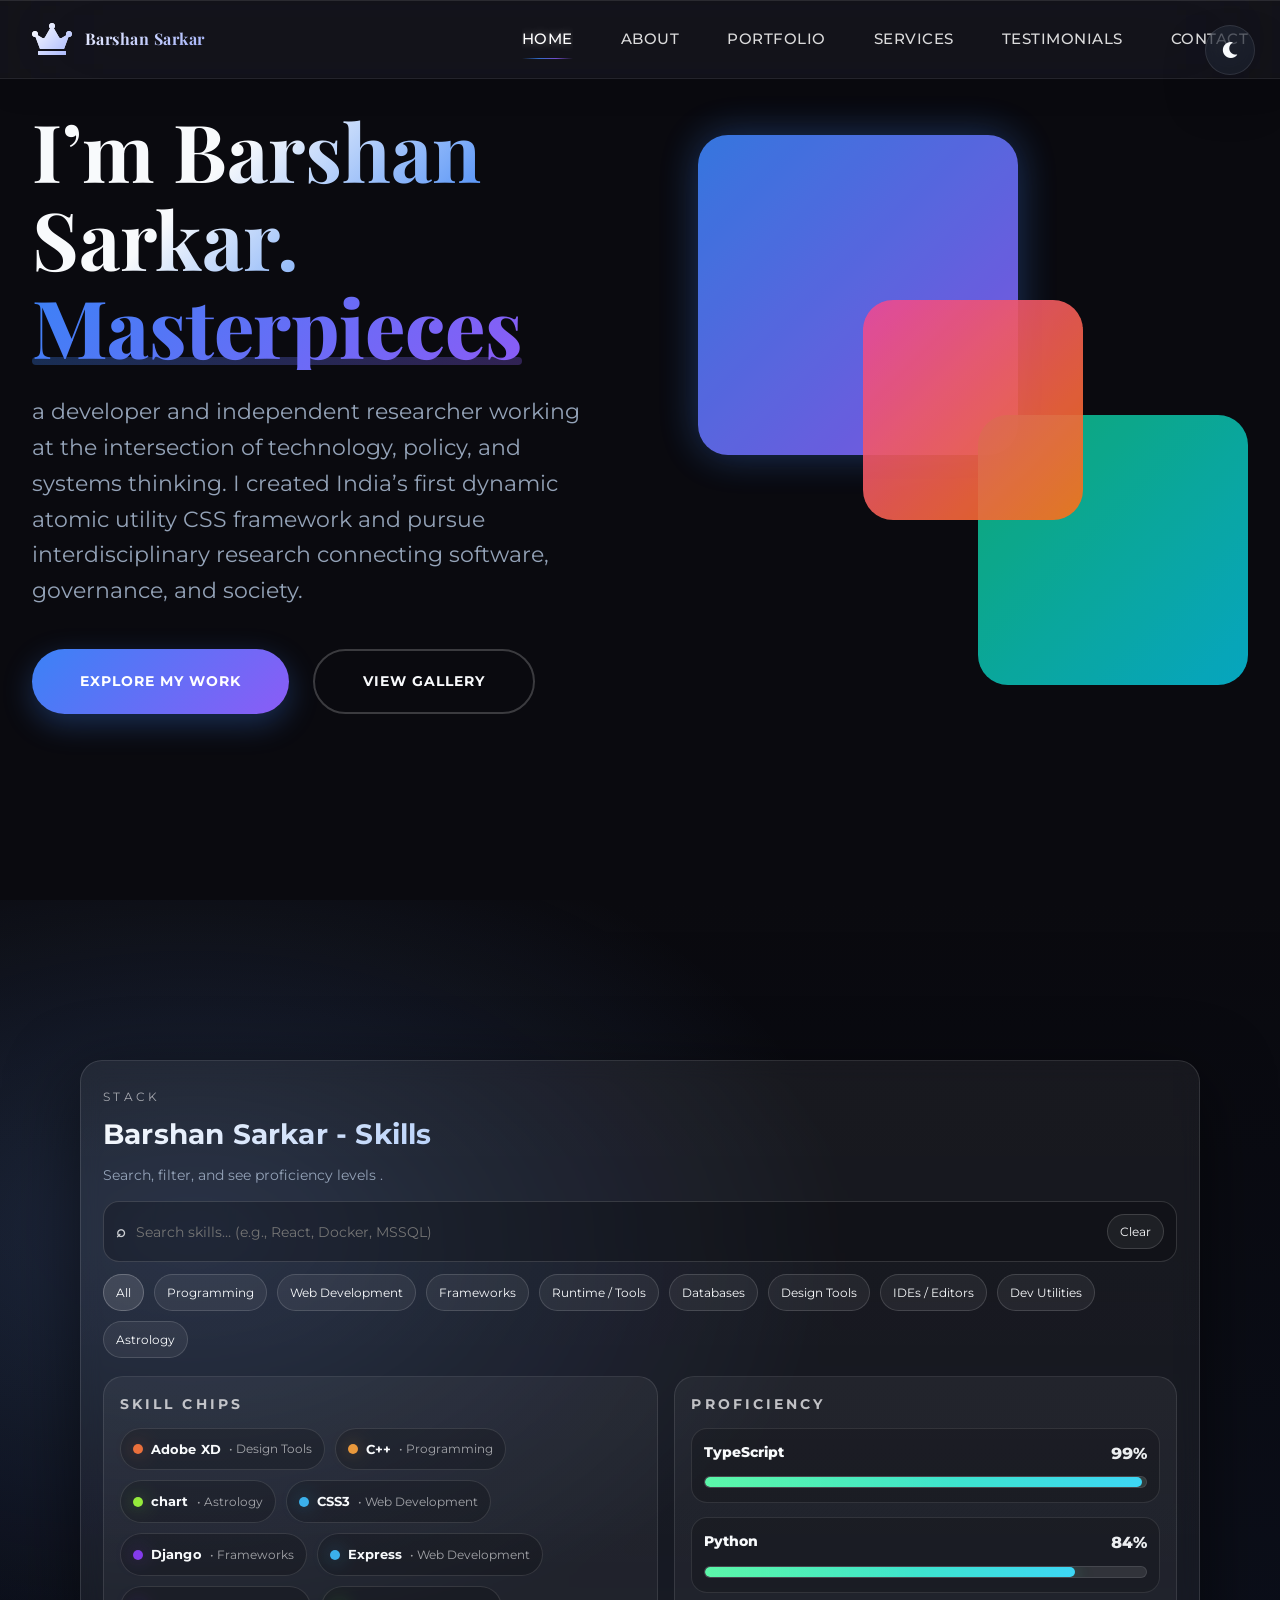
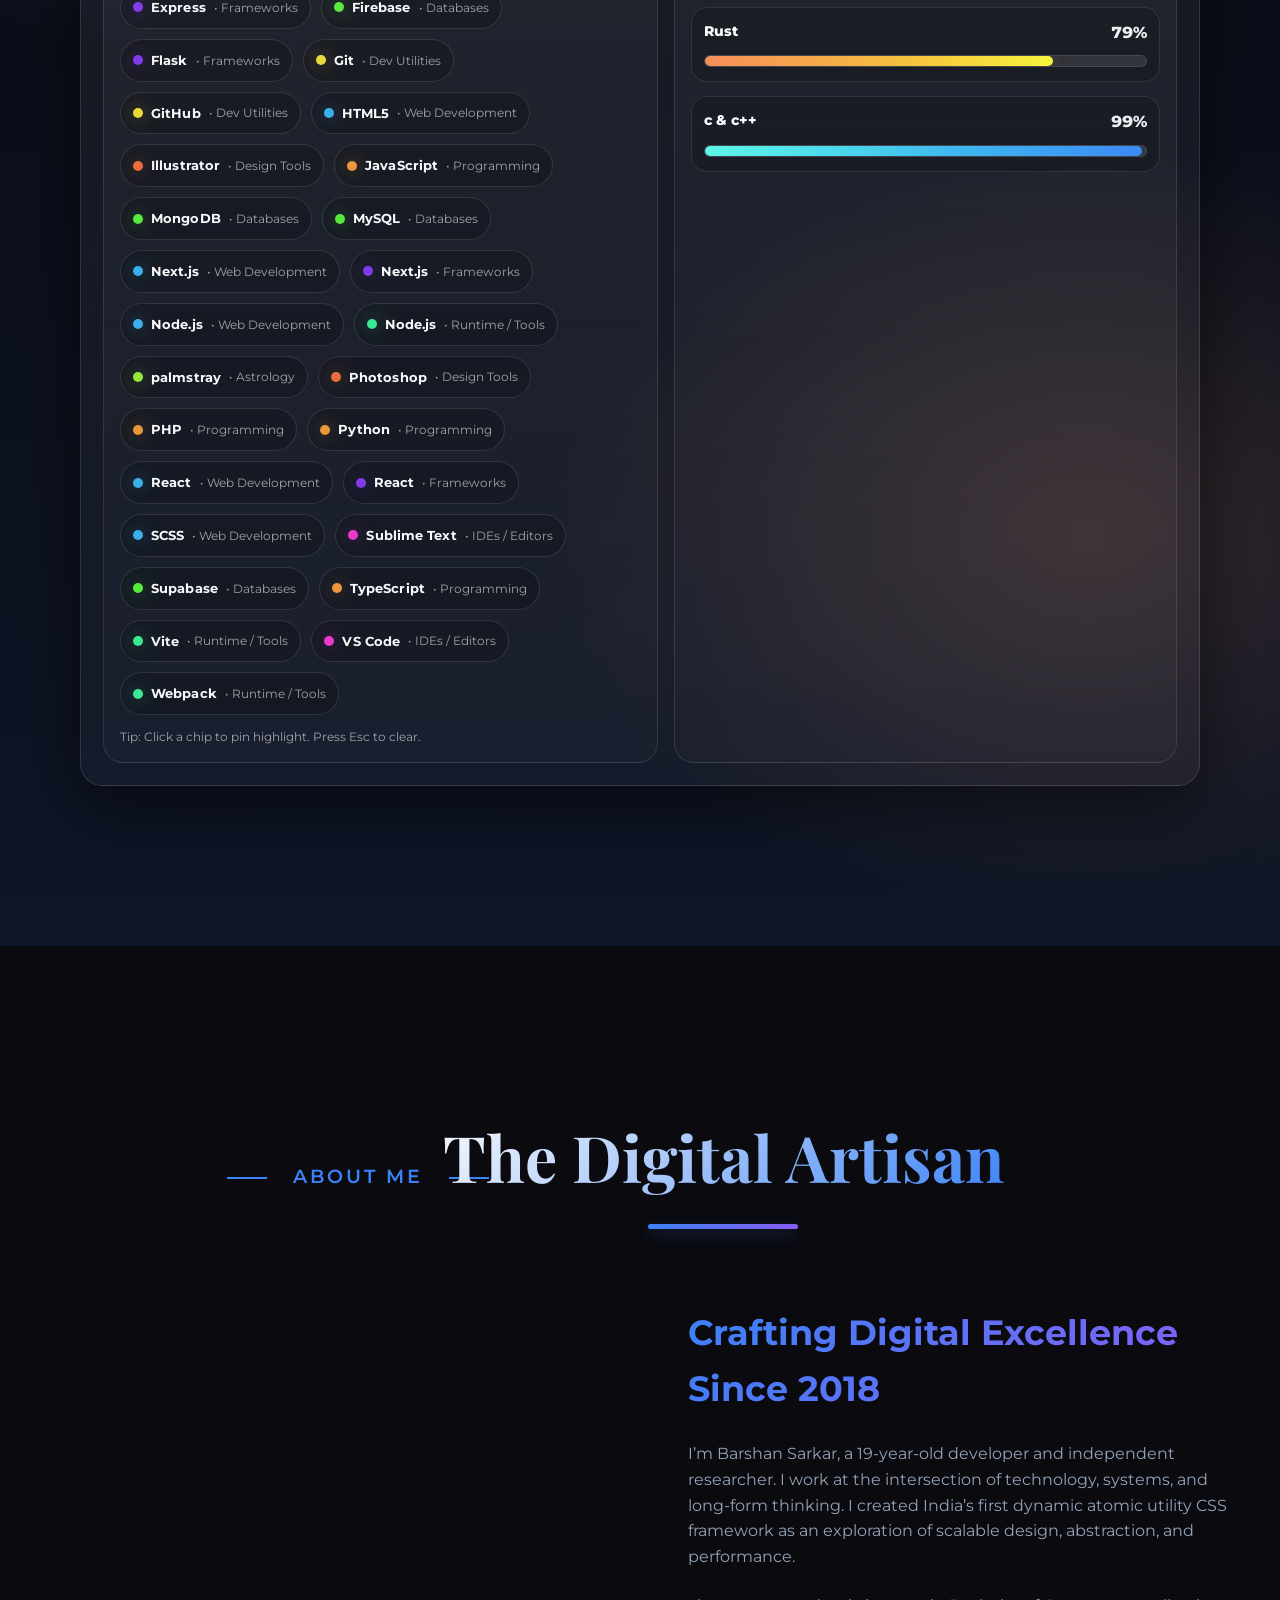
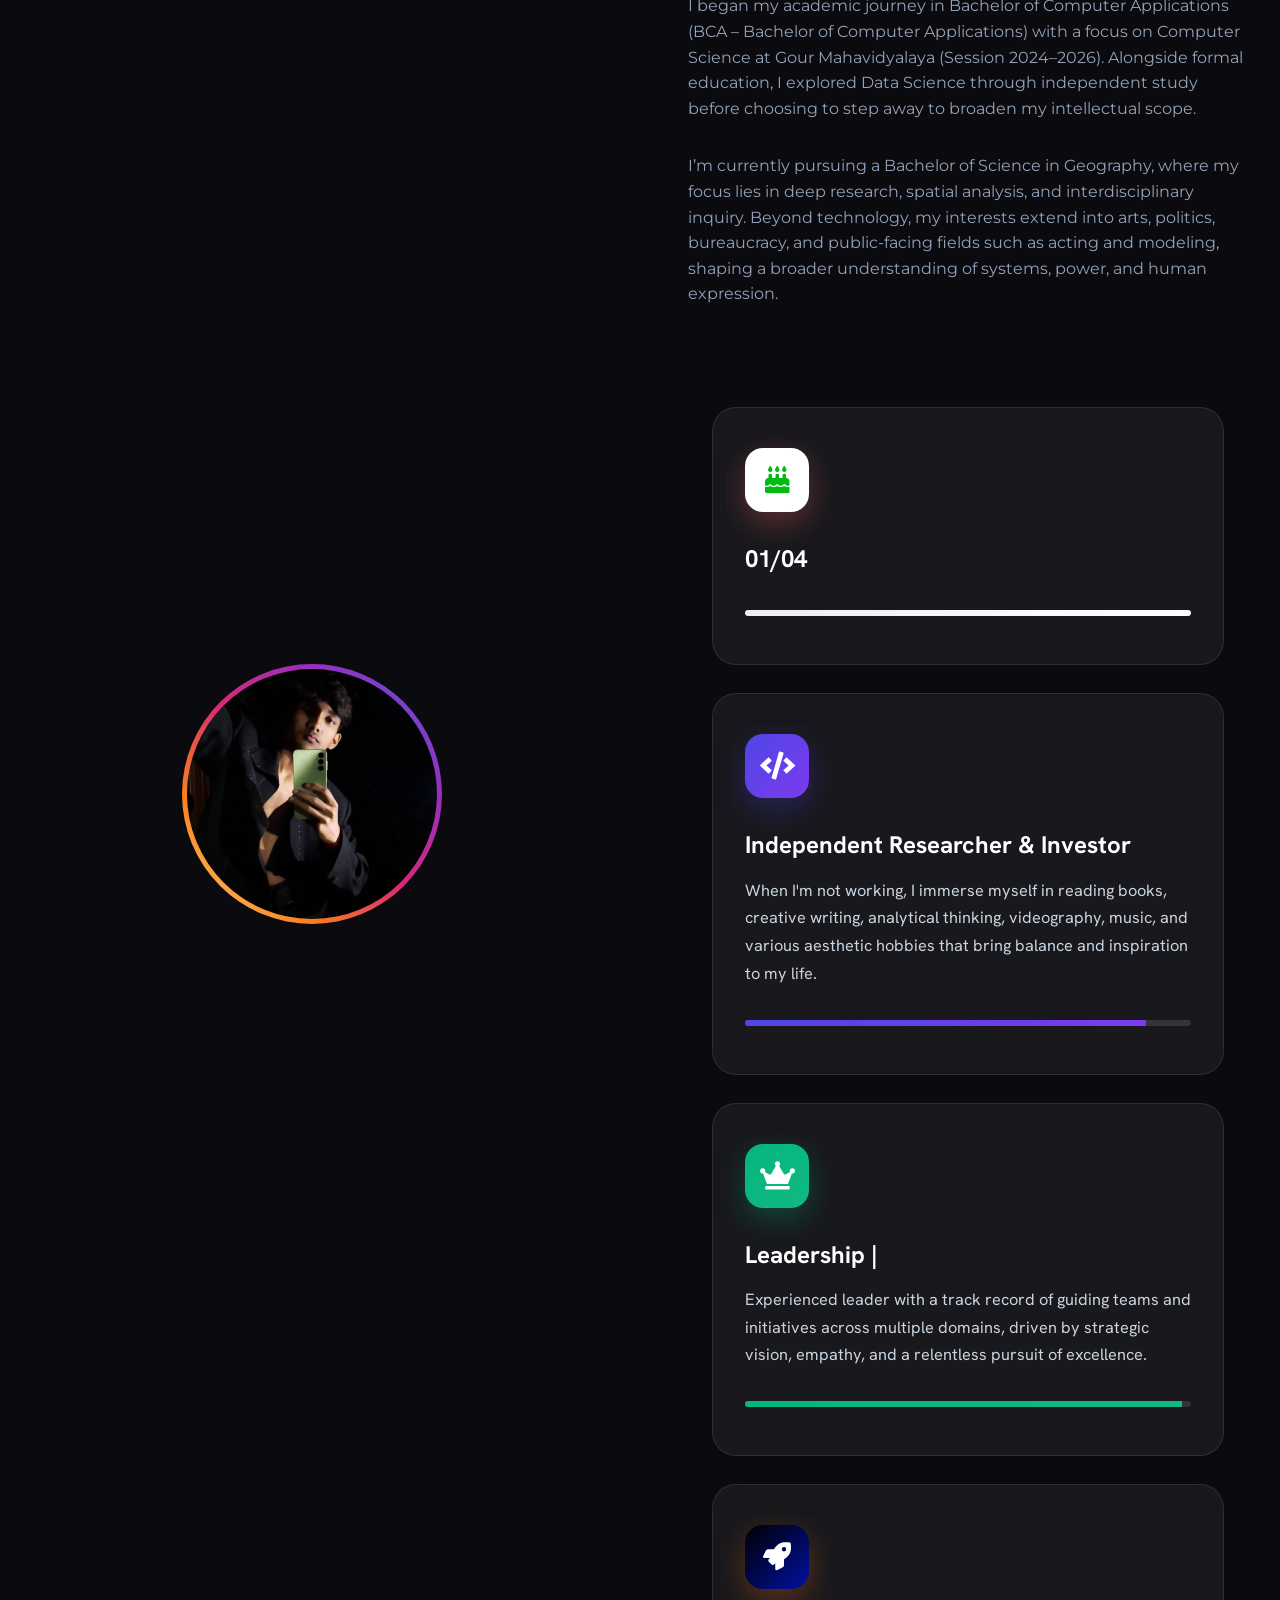
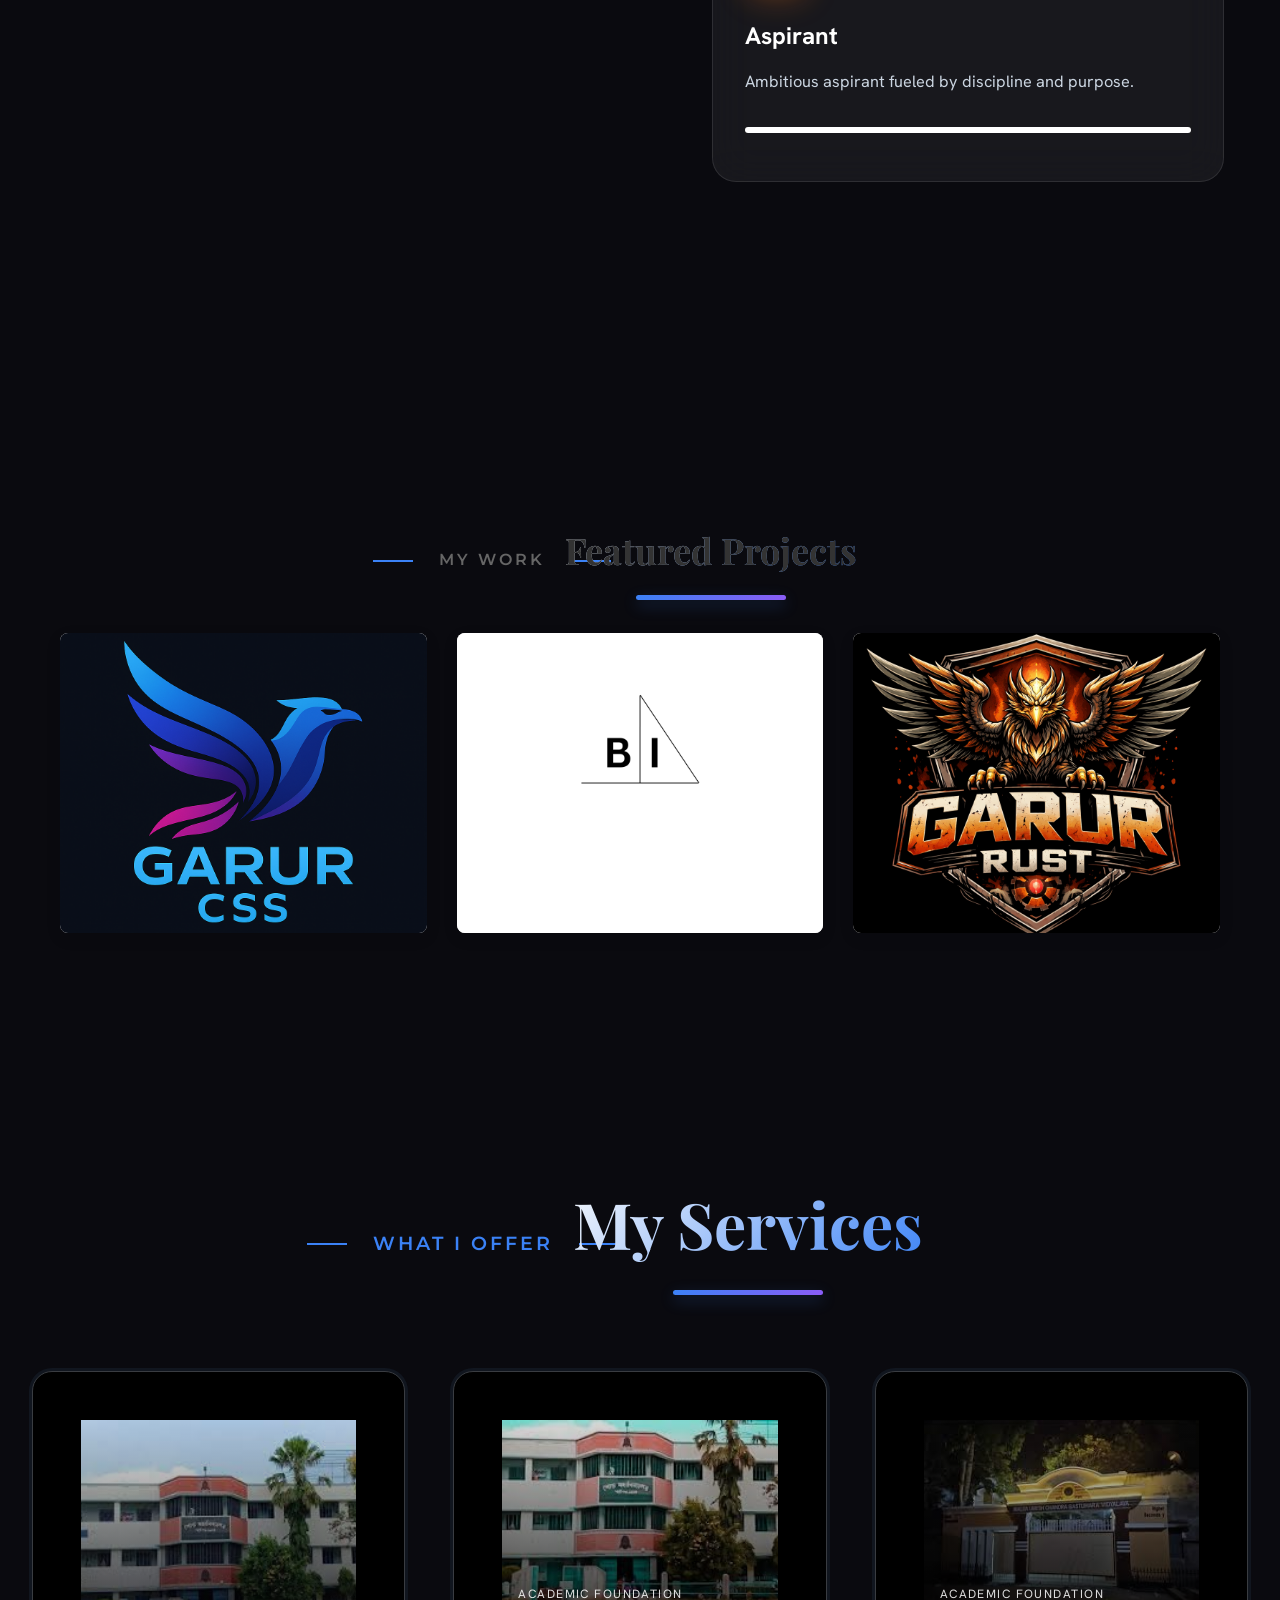
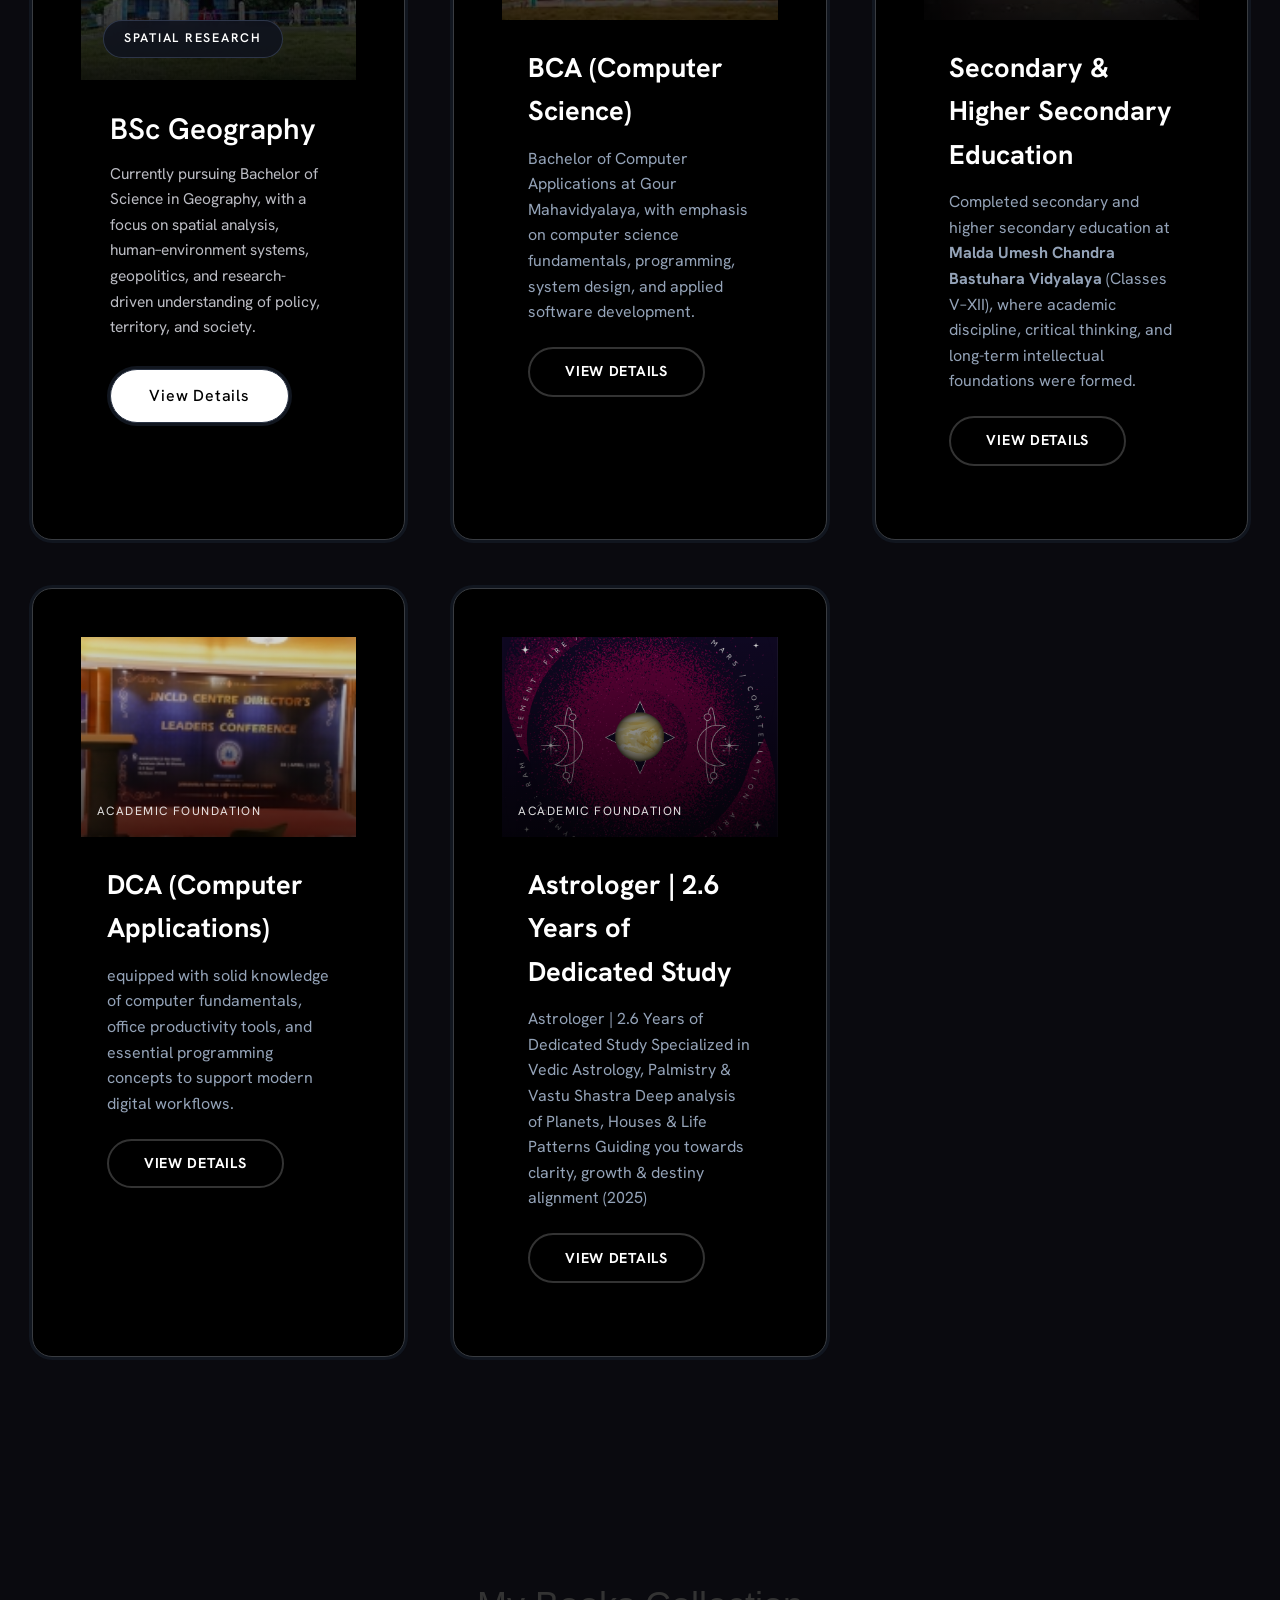
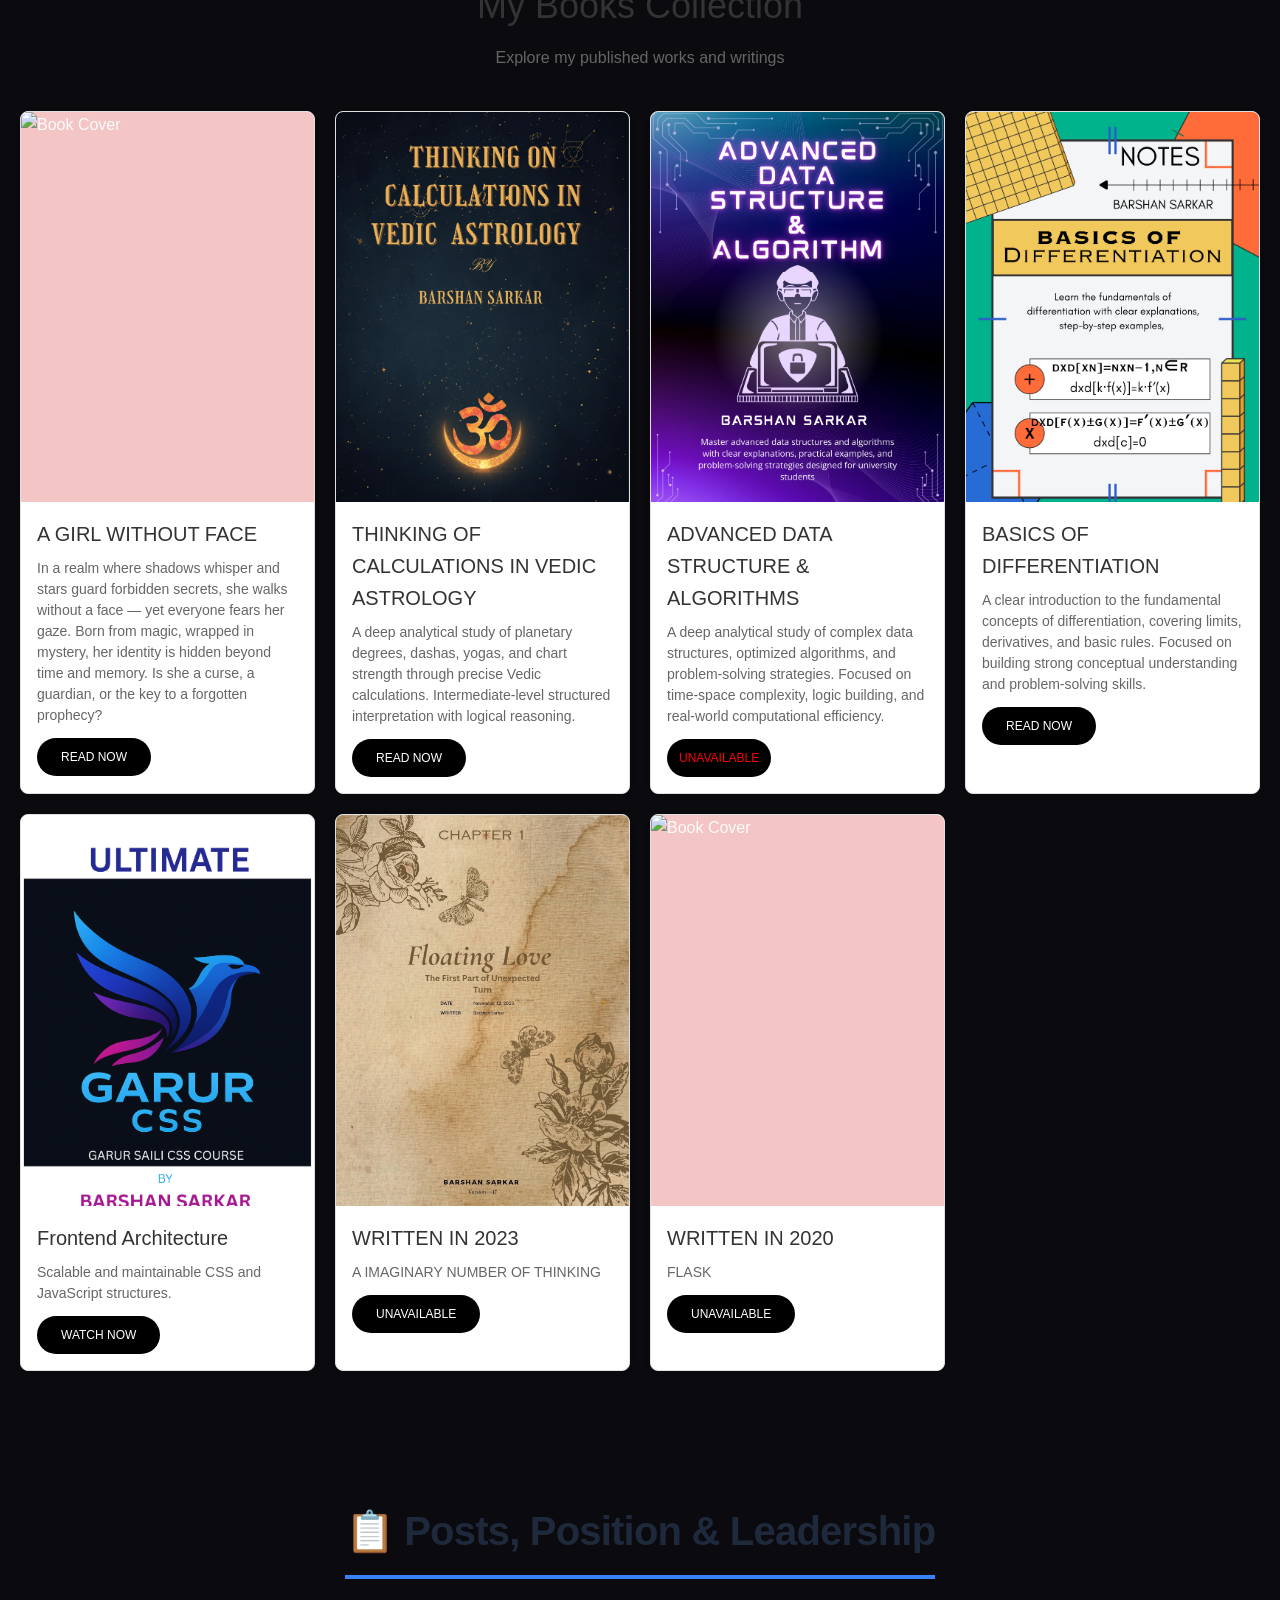
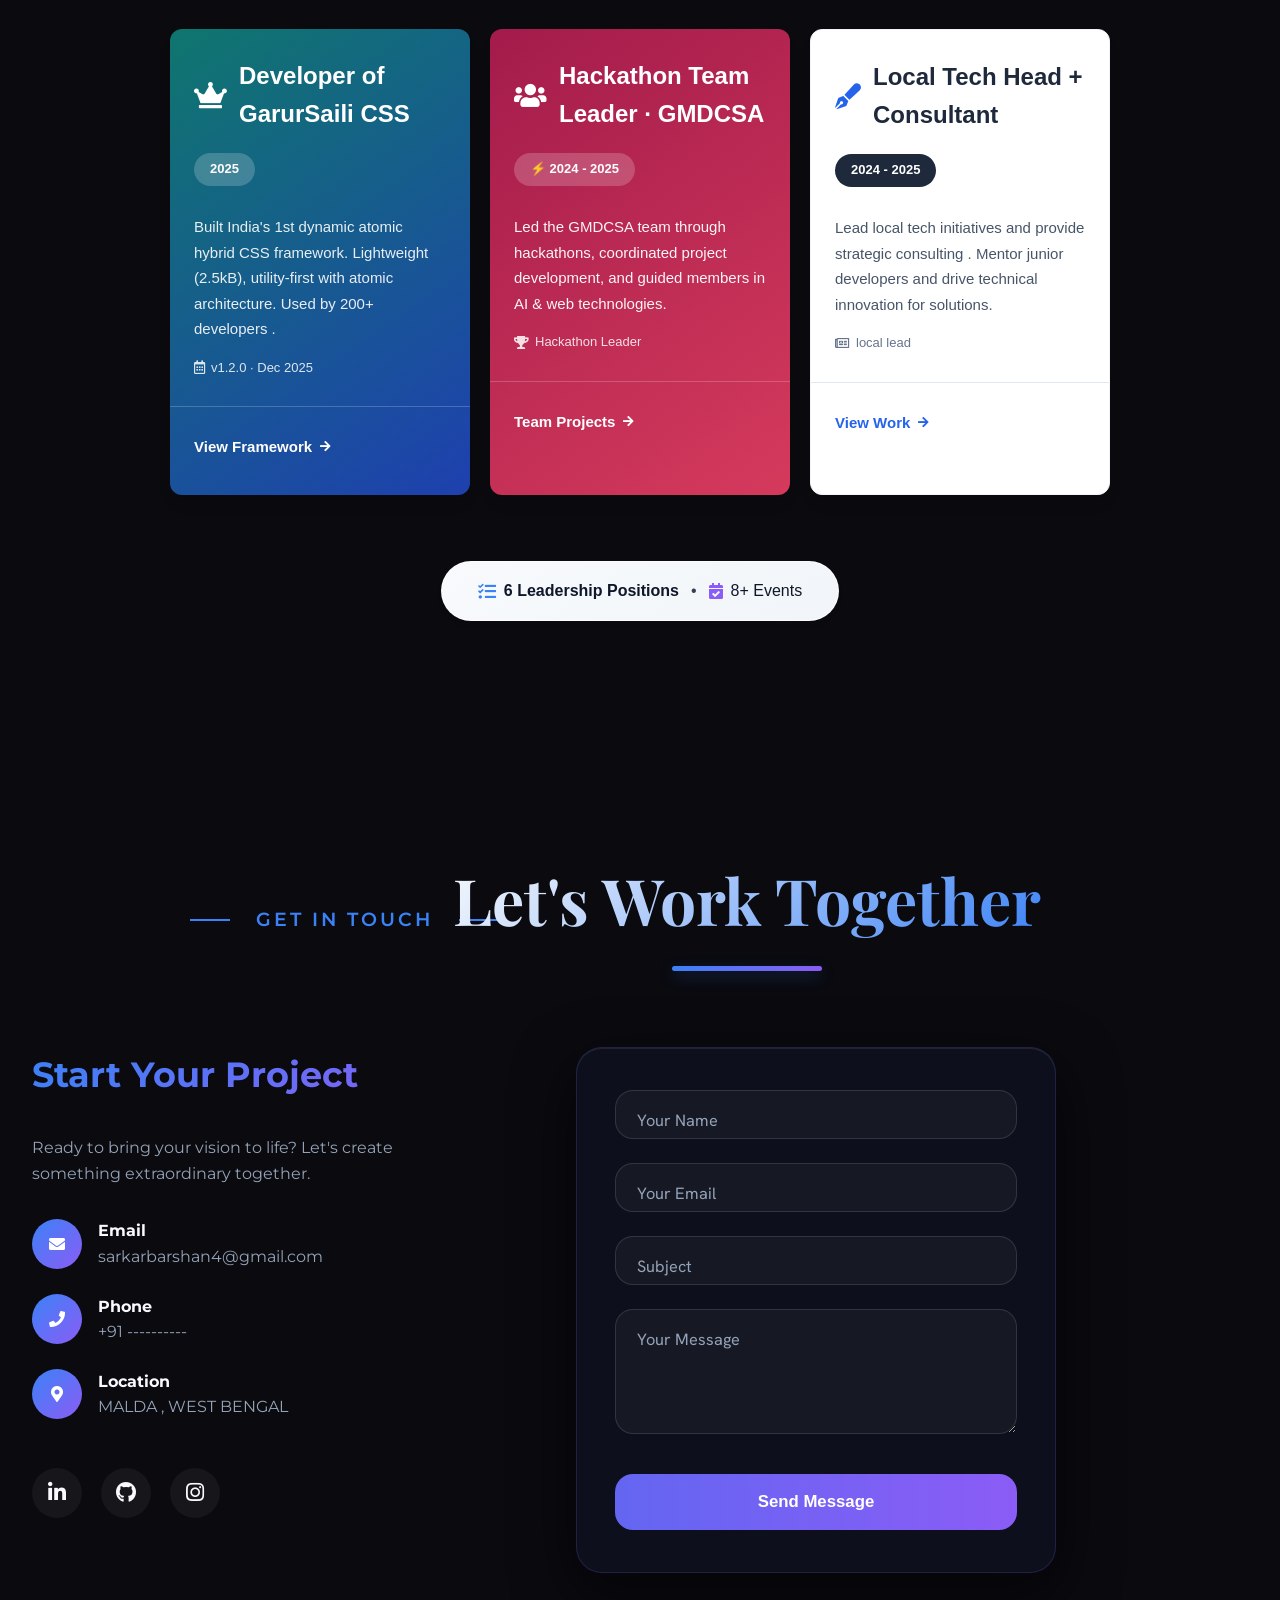
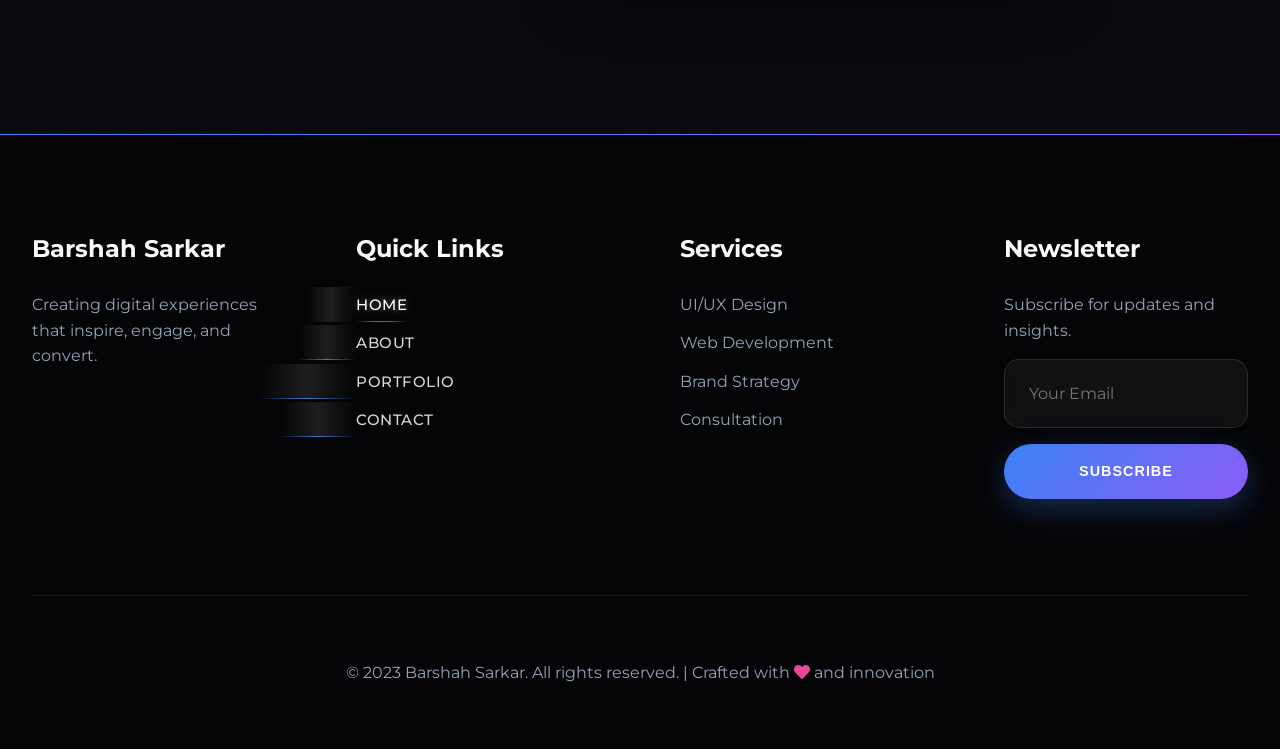
==== index.html @ 15dbcd57 "Update index.html" ====
<!DOCTYPE html>
<html lang="en">
<head>
    <meta charset="UTF-8">
    <meta name="viewport" content="width=device-width, initial-scale=1.0">
    <title>Barshah Sarkar | Digital Artisan</title>
    <link rel="stylesheet" href="https://cdnjs.cloudflare.com/ajax/libs/font-awesome/6.4.0/css/all.min.css">
    <link href="https://fonts.googleapis.com/css2?family=Montserrat:wght@300;400;500;600;700;800&family=Playfair+Display:wght@400;700;800&display=swap" rel="stylesheet">

    <style>
        :root {
            --primary-dark: #0a0a0f;
            --secondary-dark: #0f172a;
            --accent-blue: #3b82f6;
            --accent-purple: #8b5cf6;
            --accent-green: #10b981;
            --accent-pink: #ec4899;
            --accent-cyan: #06b6d4;
            --accent-orange: #f97316;
            --text-light: #f8fafc;
            --text-muted: #94a3b8;
            --card-dark: rgba(30, 41, 59, 0.4);
            --card-light: rgba(255, 255, 255, 0.05);
            --gradient-primary: linear-gradient(135deg, var(--accent-blue), var(--accent-purple));
            --gradient-secondary: linear-gradient(135deg, var(--accent-green), var(--accent-cyan));
            --gradient-tertiary: linear-gradient(135deg, var(--accent-pink), var(--accent-orange));
            --transition: all 0.5s cubic-bezier(0.4, 0, 0.2, 1);
            --shadow-lg: 0 25px 50px -12px rgba(0, 0, 0, 0.5);
            --shadow-glow-blue: 0 0 40px rgba(59, 130, 246, 0.4);
        }

        [data-theme="light"] {
            --primary-dark: #f8fafc;
            --secondary-dark: #e2e8f0;
            --text-light: #0f172a;
            --text-muted: #64748b;
            --card-dark: rgba(255, 255, 255, 0.7);
            --card-light: rgba(30, 41, 59, 0.05);
            --shadow-lg: 0 25px 50px -12px rgba(0, 0, 0, 0.15);
            --shadow-glow-blue: 0 0 30px rgba(37, 99, 235, 0.2);
        }

        * {
            margin: 0;
            padding: 0;
            box-sizing: border-box;
        }

        html {
            scroll-behavior: smooth;
            scroll-padding-top: 100px;
        }

        body {
            font-family: 'Montserrat', sans-serif;
            background-color: var(--primary-dark);
            color: var(--text-light);
            line-height: 1.6;
            overflow-x: hidden;
            transition: var(--transition);
        }

        /* Particle Background */
        #particles-js {
            position: fixed;
            width: 100%;
            height: 100%;
            z-index: -1;
        }

        /* Theme Toggle */
        .theme-toggle {
            position: fixed;
            top: 25px;
            right: 25px;
            z-index: 100000;
            width: 50px;
            height: 50px;
            border-radius: 50%;
            background: var(--card-dark);
            backdrop-filter: blur(20px);
            border: 1px solid rgba(255, 255, 255, 0.1);
            display: flex;
            align-items: center;
            justify-content: center;
            cursor: pointer;
            transition: var(--transition);
            box-shadow: var(--shadow-lg);
            animation: floatToggle 3s ease-in-out infinite;
        }

        .theme-toggle:hover {
            transform: scale(1.15) rotate(15deg);
            box-shadow: var(--shadow-glow-blue);
        }

        @keyframes floatToggle {
            0%, 100% { transform: translateY(0); }
            50% { transform: translateY(-5px); }
        }

        /* PURE CLEAR LIQUID GLASS NAVIGATION */
        .liquid-glass-nav {
            position: fixed;
            top: 0;
            left: 0;
            width: 100%;
            z-index: 1000;
            padding: 1.8rem 0;
            background: rgba(255, 255, 255, 0.04);
            backdrop-filter: blur(60px) saturate(200%) brightness(1.1);
            -webkit-backdrop-filter: blur(60px) saturate(200%) brightness(1.1);
            border-bottom: 1px solid rgba(255, 255, 255, 0.08);
            transition: all 0.6s cubic-bezier(0.175, 0.885, 0.32, 1.275);
            box-shadow:
                0 4px 40px rgba(0, 0, 0, 0.08),
                inset 0 1px 0 rgba(255, 255, 255, 0.1),
                inset 0 -1px 0 rgba(0, 0, 0, 0.05);
        }

        .liquid-glass-nav.scrolled {
            padding: 1rem 0;
            background: rgba(255, 255, 255, 0.08);
            backdrop-filter: blur(80px) saturate(300%) brightness(1.15);
            -webkit-backdrop-filter: blur(80px) saturate(300%) brightness(1.15);
            border-bottom: 1px solid rgba(255, 255, 255, 0.12);
            box-shadow:
                0 8px 50px rgba(0, 0, 0, 0.12),
                inset 0 1px 0 rgba(255, 255, 255, 0.15),
                inset 0 -1px 0 rgba(0, 0, 0, 0.08);
        }

        .container {
            max-width: 1400px;
            margin: 0 auto;
            padding: 0 2rem;
        }

        nav {
            display: flex;
            justify-content: space-between;
            align-items: center;
            position: relative;
            z-index: 1;
            height: 20px;
        }

        .logo {
            font-family: 'Playfair Display', serif;
            font-size: 2.4rem;
            font-weight: 700;
            background: linear-gradient(135deg, #ffffff 0%, #a5b4fc 100%);
            -webkit-background-clip: text;
            background-clip: text;
            color: transparent;
            letter-spacing: 0.5px;
            display: flex;
            align-items: center;
            text-decoration: none;
            transition: var(--transition);
            position: relative;
            overflow: hidden;
        }

        .logo::after {
            content: '';
            position: absolute;
            bottom: 0;
            left: 0;
            width: 0;
            height: 2px;
            background: var(--gradient-primary);
            transition: width 0.3s ease;
        }

        .logo:hover {
            transform: translateY(-2px);
        }

        .logo:hover::after {
            width: 100%;
        }

        .logo-icon {
            margin-right: 12px;
            font-size: 2rem;
            background: linear-gradient(135deg, #ffffff 0%, #a5b4fc 100%);
            -webkit-background-clip: text;
            background-clip: text;
            color: transparent;
            transition: var(--transition);
        }

        .logo:hover .logo-icon {
            transform: rotate(15deg) scale(1.1);
        }

        .nav-links {
            display: flex;
            gap: 3rem;
            align-items: center;
        }

        .nav-link {
            color: rgba(255, 255, 255, 0.85);
            text-decoration: none;
            font-weight: 500;
            font-size: 0.95rem;
            position: relative;
            padding: 0.5rem 0;
            transition: all 0.3s cubic-bezier(0.4, 0, 0.2, 1);
            letter-spacing: 0.5px;
            text-transform: uppercase;
            overflow: hidden;
        }

        .nav-link::before {
            content: '';
            position: absolute;
            bottom: 0;
            left: 0;
            width: 100%;
            height: 1px;
            background: linear-gradient(90deg, transparent, var(--accent-blue), transparent);
            transform: translateX(-100%);
            transition: transform 0.4s ease;
            opacity: 0.8;
        }

        .nav-link::after {
            content: '';
            position: absolute;
            top: 0;
            left: -100%;
            width: 100%;
            height: 100%;
            background: linear-gradient(90deg, transparent, rgba(255, 255, 255, 0.1), transparent);
            transition: left 0.5s ease;
        }

        .nav-link:hover {
            color: #ffffff;
            text-shadow: 0 0 15px rgba(255, 255, 255, 0.3);
        }

        .nav-link:hover::before {
            transform: translateX(0);
        }

        .nav-link:hover::after {
            left: 100%;
        }

        .nav-link.active {
            color: #ffffff;
            text-shadow: 0 0 10px rgba(255, 255, 255, 0.4);
        }

        .nav-link.active::before {
            transform: translateX(0);
            background: linear-gradient(90deg, transparent, var(--accent-blue), var(--accent-purple), transparent);
        }

        /* Mobile Menu Button */
        .hamburger {
            display: none;
            width: 32px;
            height: 24px;
            position: relative;
            cursor: pointer;
            background: transparent;
            border: none;
            padding: 0;
            z-index: 1001;
        }

        .hamburger span {
            position: absolute;
            width: 100%;
            height: 2px;
            background: rgba(255, 255, 255, 0.9);
            border-radius: 2px;
            transition: all 0.3s cubic-bezier(0.4, 0, 0.2, 1);
            transform-origin: center;
        }

        .hamburger span:nth-child(1) { top: 0; }
        .hamburger span:nth-child(2) { top: 11px; }
        .hamburger span:nth-child(3) { top: 22px; }

        .hamburger:hover span {
            background: var(--accent-blue);
            box-shadow: 0 0 8px rgba(59, 130, 246, 0.3);
        }

        .hamburger.active span:nth-child(1) {
            transform: rotate(45deg) translate(6px, 6px);
            background: var(--accent-blue);
        }

        .hamburger.active span:nth-child(2) {
            opacity: 0;
        }

        .hamburger.active span:nth-child(3) {
            transform: rotate(-45deg) translate(8px, -8px);
            background: var(--accent-blue);
        }

        /* Hero Section */
        .hero {
        margin-top: 10 auto;
            min-height: 100vh;
            display:flex;
            align-items: center;
            padding-top: 5rem;
            position: relative;
            overflow: hidden;
        }

        .hero-content {
            display: grid;
            grid-template-columns: 1.2fr 1fr;
            gap: 6rem;
            align-items: center;
        }

        .hero-text h1 {
            font-family: 'Playfair Display', serif;
            font-size: 5rem;
            line-height: 1.1;
            margin-bottom: 1.5rem;
            background: linear-gradient(135deg, var(--text-light) 30%, var(--accent-blue) 70%);
            -webkit-background-clip: text;
            background-clip: text;
            color: transparent;
            animation: fadeInUp 1s ease-out;
            position: relative;
        }

        .hero-text .highlight {
            background: var(--gradient-primary);
            -webkit-background-clip: text;
            background-clip: text;
            color: transparent;
            font-weight: 800;
            position: relative;
            display: inline-block;
        }

        .hero-text .highlight::after {
            content: '';
            position: absolute;
            bottom: 5px;
            left: 0;
            width: 100%;
            height: 8px;
            background: var(--gradient-primary);
            opacity: 0.3;
            z-index: -1;
            border-radius: 4px;
            animation: highlightPulse 3s infinite alternate;
        }

        @keyframes highlightPulse {
            0% { opacity: 0.2; }
            100% { opacity: 0.5; }
        }

        .hero-text p {
            font-size: 1.4rem;
            color: var(--text-muted);
            margin-bottom: 2.5rem;
            max-width: 600px;
            animation: fadeInUp 1s ease-out 0.2s both;
        }

        .hero-btns {
            display: flex;
            gap: 1.5rem;
            animation: fadeInUp 1s ease-out 0.4s both;
        }

        .btn {
            display: inline-flex;
            align-items: center;
            justify-content: center;
            padding: 1.2rem 3rem;
            border-radius: 50px;
            text-decoration: none;
            font-weight: 700;
            letter-spacing: 1px;
            transition: var(--transition);
            position: relative;
            overflow: hidden;
            z-index: 1;
            text-transform: uppercase;
            font-size: 0.9rem;
            cursor: pointer;
            border: none;
        }

        .btn-primary {
            background: var(--gradient-primary);
            color: white;
            box-shadow: 0 10px 30px rgba(59, 130, 246, 0.3);
        }

        .btn-primary:hover {
            transform: translateY(-5px) scale(1.05);
            box-shadow: 0 15px 40px rgba(59, 130, 246, 0.5);
        }

        .btn-primary::before {
            content: '';
            position: absolute;
            top: 0;
            left: -100%;
            width: 100%;
            height: 100%;
            background: linear-gradient(90deg, transparent, rgba(255,255,255,0.2), transparent);
            transition: left 0.7s;
            z-index: -1;
        }

        .btn-primary:hover::before {
            left: 100%;
        }

        .btn-secondary {
            background: transparent;
            color: var(--text-light);
            border: 2px solid rgba(255, 255, 255, 0.2);
        }

        .btn-secondary:hover {
            border-color: var(--accent-blue);
            background: rgba(59, 130, 246, 0.1);
            transform: translateY(-5px);
            box-shadow: 0 10px 25px rgba(59, 130, 246, 0.2);
        }

        /* Floating Shapes */
        .floating-shapes {
            position: relative;
            width: 550px;
            height: 550px;
        }

        .shape {
            position: absolute;
            border-radius: 30px;
            animation: float 8s ease-in-out infinite;
            opacity: 0.9;
            filter: blur(0.5px);
        }

        .shape-1 {
            width: 320px;
            height: 320px;
            background: var(--gradient-primary);
            top: 0;
            left: 0;
            animation-delay: 0s;
            box-shadow: var(--shadow-glow-blue);
        }

        .shape-2 {
            width: 270px;
            height: 270px;
            background: var(--gradient-secondary);
            bottom: 0;
            right: 0;
            animation-delay: 2s;
        }

        .shape-3 {
            width: 220px;
            height: 220px;
            background: var(--gradient-tertiary);
            top: 50%;
            left: 50%;
            transform: translate(-50%, -50%);
            animation-delay: 4s;
        }

        @keyframes float {
            0%, 100% { transform: translateY(0) rotate(0deg); }
            33% { transform: translateY(-30px) rotate(5deg); }
            66% { transform: translateY(15px) rotate(-5deg); }
        }

        @keyframes fadeInUp {
            from {
                opacity: 0;
                transform: translateY(60px) scale(0.95);
            }
            to {
                opacity: 1;
                transform: translateY(0) scale(1);
            }
        }

        /* Section Styling */
        section {
            padding: 10rem 0;
            position: relative;
        }

        .section-header {
            text-align: center;
            margin-bottom: 6rem;
        }

        .section-subtitle {
            font-size: 1.2rem;
            color: var(--accent-blue);
            text-transform: uppercase;
            letter-spacing: 3px;
            margin-bottom: 1rem;
            font-weight: 600;
            display: inline-block;
            position: relative;
            padding: 0 1rem;
        }

        .section-subtitle::before,
        .section-subtitle::after {
            content: '';
            position: absolute;
            top: 50%;
            width: 40px;
            height: 2px;
            background: var(--accent-blue);
        }

        .section-subtitle::before { left: -50px; }
        .section-subtitle::after { right: -50px; }

        .section-title {
            font-family: 'Playfair Display', serif;
            font-size: 4rem;
            background: linear-gradient(135deg, var(--text-light), var(--accent-blue));
            -webkit-background-clip: text;
            background-clip: text;
            color: transparent;
            position: relative;
            display: inline-block;
        }

        .section-title::after {
            content: '';
            position: absolute;
            bottom: -20px;
            left: 50%;
            transform: translateX(-50%);
            width: 150px;
            height: 5px;
            background: var(--gradient-primary);
            border-radius: 3px;
            box-shadow: 0 5px 15px rgba(59, 130, 246, 0.3);
        }

        /* Stats Section */
        .stats {
            padding: 5rem 0;
            background: rgba(0, 0, 0, 0.2);
            border-radius: 30px;
            margin: 3rem 0;
            position: relative;
            overflow: hidden;
        }

        .stats-grid {
            display: grid;
            grid-template-columns: repeat(4, 1fr);
            gap: 3rem;
        }

        .stat-card {
            text-align: center;
            padding: 2.5rem 2rem;
            background: var(--card-dark);
            border-radius: 25px;
            backdrop-filter: blur(20px);
            border: 1px solid rgba(255, 255, 255, 0.05);
            transition: var(--transition);
            position: relative;
            overflow: hidden;
        }

        .stat-card:hover {
            transform: translateY(-15px) scale(1.05);
            border-color: var(--accent-blue);
            box-shadow: var(--shadow-glow-blue);
        }

        .stat-icon {
            font-size: 3.5rem;
            margin-bottom: 1.5rem;
            background: var(--gradient-primary);
            -webkit-background-clip: text;
            background-clip: text;
            color: transparent;
        }

        .stat-number {
            font-size: 4rem;
            font-weight: 800;
            background: var(--gradient-primary);
            -webkit-background-clip: text;
            background-clip: text;
            color: transparent;
            line-height: 1;
            margin-bottom: 0.5rem;
        }

        /* About Section */
        .about-content {
            display: grid;
            grid-template-columns: 1fr 1fr;
            gap: 6rem;
            align-items: center;
        }

        .image-frame {
            width: 450px;
            height: 550px;
            border-radius: 30px;
            overflow: hidden;
            box-shadow: var(--shadow-lg);
            position: relative;
            margin: 0 auto;
        }

        .image-frame::before {
            content: '';
            position: absolute;
            top: -15px;
            left: -15px;
            right: -15px;
            bottom: -15px;
            /* background: var(--gradient-primary); */
            z-index: -1;
            border-radius: 45px;
            opacity: 0.5;
            filter: blur(10px);
        }

        .skills-container {
            display: grid;
            grid-template-columns: repeat(2, 1fr);
            gap: 2.5rem;
            margin-top: 4rem;
        }

        .skill-item {
            background: var(--card-dark);
            padding: 2.5rem 2rem;
            border-radius: 20px;
            transition: var(--transition);
            border: 1px solid rgba(255, 255, 255, 0.05);
            position: relative;
            overflow: hidden;
        }

        .skill-item:hover {
            transform: translateY(-15px) scale(1.02);
            border-color: var(--accent-blue);
            box-shadow: var(--shadow-glow-blue);
        }

        .skill-icon {
            font-size: 3rem;
            margin-bottom: 1.5rem;
            background: var(--gradient-primary);
            -webkit-background-clip: text;
            background-clip: text;
            color: transparent;
        }

        .skill-progress {
            height: 6px;
            background: rgba(255, 255, 255, 0.1);
            border-radius: 3px;
            margin-top: 1.5rem;
            overflow: hidden;
            position: relative;
        }

        .skill-progress-bar {
            height: 100%;
            background: var(--gradient-primary);
            border-radius: 3px;
            width: 0;
            transition: width 1.5s ease;
        }

        /* Portfolio Section */
        .portfolio-grid {
            display: grid;
            grid-template-columns: repeat(auto-fill, minmax(380px, 1fr));
            gap: 3rem;
        }

        .portfolio-item {
            position: relative;
            border-radius: 25px;
            overflow: hidden;
            height: 450px;
            transition: var(--transition);
        }

        .portfolio-item:hover {
            transform: translateY(-25px) scale(1.03);
            box-shadow: 0 30px 60px rgba(0, 0, 0, 0.4);
        }

        .portfolio-overlay {
            position: absolute;
            top: 0;
            left: 0;
            width: 100%;
            height: 100%;
            background: linear-gradient(to top, rgba(0,0,0,0.95), transparent 50%);
            padding: 3rem;
            display: flex;
            flex-direction: column;
            justify-content: flex-end;
            opacity: 0;
            transition: var(--transition);
            transform: translateY(20px);
        }

        .portfolio-item:hover .portfolio-overlay {
            opacity: 1;
            transform: translateY(0);
        }

        .portfolio-tags {
            display: flex;
            gap: 0.8rem;
            margin-bottom: 1.5rem;
            flex-wrap: wrap;
        }

        .tag {
            background: var(--accent-blue);
            color: white;
            padding: 0.4rem 1.2rem;
            border-radius: 25px;
            font-size: 0.85rem;
            font-weight: 600;
            transition: var(--transition);
            backdrop-filter: blur(10px);
        }

        .tag:hover {
            transform: translateY(-3px);
            box-shadow: 0 5px 15px rgba(59, 130, 246, 0.4);
        }

        /* Services Section */
        .services-grid {
            display: grid;
            grid-template-columns: repeat(auto-fit, minmax(350px, 1fr));
            gap: 3rem;
        }

        .service-card {
            background: var(--card-dark);
            padding: 3rem;
            border-radius: 25px;
            backdrop-filter: blur(20px);
            border: 1px solid rgba(255, 255, 255, 0.05);
            transition: var(--transition);
            position: relative;
            overflow: hidden;
        }

        .service-card:hover {
            transform: translateY(-20px);
            border-color: var(--accent-blue);
            box-shadow: var(--shadow-glow-blue);
        }

        .service-icon {
            font-size: 3.5rem;
            margin-bottom: 2rem;
            background: var(--gradient-primary);
            -webkit-background-clip: text;
            background-clip: text;
            color: transparent;
        }

        /* Testimonials */
        .testimonials {
            padding: 10rem 0;
            background: rgba(0,0,0,0.2);
            border-radius: 40px;
            position: relative;
            overflow: hidden;
        }

        .testimonial-slider {
            max-width: 900px;
            margin: 0 auto;
            position: relative;
            overflow: hidden;
        }

        .testimonial-slide {
            background: var(--card-dark);
            padding: 4rem;
            border-radius: 30px;
            text-align: center;
            backdrop-filter: blur(20px);
            border: 1px solid rgba(255, 255, 255, 0.05);
            display: none;
        }

        .testimonial-slide.active {
            display: block;
            animation: slideIn 0.8s ease;
        }

        @keyframes slideIn {
            from {
                opacity: 0;
                transform: translateX(50px) scale(0.95);
            }
            to {
                opacity: 1;
                transform: translateX(0) scale(1);
            }
        }

        .client-avatar {
            width: 100px;
            height: 100px;
            border-radius: 50%;
            margin: 0 auto 2rem;
            border: 3px solid var(--accent-blue);
            padding: 3px;
            position: relative;
            overflow: hidden;
            box-shadow: 0 10px 30px rgba(59, 130, 246, 0.3);
        }

        .client-name {
            font-size: 1.8rem;
            margin-bottom: 0.5rem;
            background: var(--gradient-primary);
            -webkit-background-clip: text;
            background-clip: text;
            color: transparent;
        }

        .client-role {
            color: var(--accent-blue);
            font-weight: 600;
            margin-bottom: 2rem;
            font-size: 1.1rem;
        }

        /* Contact Section */
        .contact-container {
            display: grid;
            grid-template-columns: 1fr 1.5fr;
            gap: 6rem;
        }

        .contact-form {
            background: var(--card-dark);
            padding: 4rem;
            border-radius: 30px;
            backdrop-filter: blur(20px);
            border: 1px solid rgba(255, 255, 255, 0.05);
            position: relative;
            overflow: hidden;
        }

        .form-group {
            margin-bottom: 2rem;
            position: relative;
        }

        .form-control {
            width: 100%;
            padding: 1.5rem;
            background: rgba(255, 255, 255, 0.05);
            border: 1px solid rgba(255, 255, 255, 0.1);
            border-radius: 15px;
            color: var(--text-light);
            font-family: 'Montserrat', sans-serif;
            transition: var(--transition);
            font-size: 1rem;
            backdrop-filter: blur(10px);
        }

        .form-control:focus {
            outline: none;
            border-color: var(--accent-blue);
            box-shadow: 0 0 0 3px rgba(59, 130, 246, 0.2);
            background: rgba(255, 255, 255, 0.08);
        }

        /* Footer */
        footer {
            padding: 6rem 0 4rem;
            background: rgba(0,0,0,0.5);
            border-top: 1px solid rgba(255,255,255,0.05);
            position: relative;
        }

        footer::before {
            content: '';
            position: absolute;
            top: 0;
            left: 0;
            width: 100%;
            height: 1px;
            background: var(--gradient-primary);
        }

        .footer-content {
            display: grid;
            grid-template-columns: repeat(4, 1fr);
            gap: 5rem;
            margin-bottom: 4rem;
        }

        .social-links {
            display: flex;
            gap: 1.2rem;
            margin-top: 2rem;
        }

        .social-link {
            display: inline-flex;
            align-items: center;
            justify-content: center;
            width: 50px;
            height: 50px;
            border-radius: 50%;
            background: var(--card-light);
            color: var(--text-light);
            font-size: 1.3rem;
            transition: var(--transition);
            text-decoration: none;
            position: relative;
            overflow: hidden;
        }

        .social-link:hover {
            transform: translateY(-8px) scale(1.1);
            box-shadow: 0 10px 25px rgba(59, 130, 246, 0.3);
            background: var(--gradient-primary);
            color: white;
        }

        .copyright {
            text-align: center;
            color: var(--text-muted);
            padding-top: 4rem;
            border-top: 1px solid rgba(255, 255, 255, 0.05);
        }

        /* Back to Top */
      .back-to-top {
    position: fixed;
    bottom: 40px;
    right: 40px;
    width: 60px;
    height: 60px;
    /* Semi-transparent base — works on both light & dark backgrounds */
    background: rgba(255, 255, 255, 0.18);
    /* Frosted glass magic (the heart of iPhone liquid glass feel) */
    backdrop-filter: blur(16px) saturate(180%);
    -webkit-backdrop-filter: blur(16px) saturate(180%);
    border-radius: 50%;
    /* Subtle luminous border like Apple's liquid glass edges */
    border: 1px solid rgba(255, 255, 255, 0.35);
    display: flex;
    align-items: center;
    justify-content: center;
    color: white;
    text-decoration: none;
    opacity: 0;
    visibility: hidden;
    transition: all 0.4s cubic-bezier(0.34, 1.56, 0.64, 1); /* Apple-like spring */
    z-index: 100;
    /* Softer, more premium shadow instead of hard glow */
    box-shadow:
        0 8px 32px rgba(0, 0, 0, 0.18),
        inset 0 1px 0 rgba(255, 255, 255, 0.35),   /* top inner shine */
        inset 0 -1px 0 rgba(255, 255, 255, 0.15);  /* subtle bottom depth */
    /* Keep your float animation but make it gentler */
    animation: float 6s ease-in-out infinite;
}

/* Optional: subtle inner specular highlight layer (very iPhone liquid glass) */
.back-to-top::before {
    content: '';
    position: absolute;
    inset: 0;
    border-radius: 50%;
    background: linear-gradient(
        135deg,
        rgba(255, 255, 255, 0.22) 0%,
        rgba(255, 255, 255, 0.08) 40%,
        transparent 60%
    );
    opacity: 0.7;
    pointer-events: none;
}

/* Hover / active state — feels more liquid & responsive */
.back-to-top:hover,
.back-to-top:active {
    transform: scale(1.12) translateY(-4px);
    background: rgba(255, 255, 255, 0.26);
    border-color: rgba(255, 255, 255, 0.5);
    box-shadow:
        0 16px 48px rgba(0, 0, 0, 0.28),
        inset 0 2px 0 rgba(255, 255, 255, 0.45),
        inset 0 -2px 0 rgba(0, 0, 0, 0.08);
    backdrop-filter: blur(20px) saturate(200%);
    -webkit-backdrop-filter: blur(20px) saturate(200%);
}

/* Your original gradient as fallback/ accent if wanted */
.back-to-top.gradient-accent {
    background: var(--gradient-primary);
    /* You can mix it like: linear-gradient(...) */
}

/* Smoother floating animation */
@keyframes float {
    0%, 100% { transform: translateY(0); }
    50%      { transform: translateY(-12px); }
}

/* Make sure it appears smoothly when visible */
.back-to-top.visible {
    opacity: 1;
    visibility: visible;
}
        /* Animations */
        .animate-on-scroll {
            opacity: 0;
            transform: translateY(60px) scale(0.95);
            transition: opacity 1s ease, transform 1s ease;
        }

        .animate-on-scroll.visible {
            opacity: 1;
            transform: translateY(0) scale(1);
        }

        /* Responsive Design */
        @media (max-width: 1200px) {
            .hero-content {
                grid-template-columns: 1fr;
                text-align: center;
                gap: 4rem;
            }

            .hero-text h1 {
                font-size: 4rem;
            }

            .floating-shapes {
                width: 450px;
                height: 450px;
                margin: 0 auto;
            }

            .about-content,
            .contact-container {
                grid-template-columns: 1fr;
                gap: 5rem;
            }

            .stats-grid {
                grid-template-columns: repeat(2, 1fr);
            }
        }

        @media (max-width: 992px) {
            .section-title {
                font-size: 3.2rem;
            }

            .footer-content {
                grid-template-columns: repeat(2, 1fr);
                gap: 4rem;
            }

            .portfolio-grid,
            .services-grid {
                grid-template-columns: repeat(auto-fill, minmax(320px, 1fr));
            }

            .skills-container {
                grid-template-columns: 1fr;
                gap: 2rem;
            }
        }

        @media (max-width: 768px) {
            .nav-links {
                position: fixed;
                top: 0;
                left: 0;
                width: 100%;
                height: 100vh;
                background: rgba(10, 10, 15, 0.98);
                backdrop-filter: blur(40px) saturate(200%);
                -webkit-backdrop-filter: blur(40px) saturate(200%);
                flex-direction: column;
                justify-content: center;
                padding: 2rem 0;
                clip-path: polygon(0 0, 100% 0, 100% 0, 0 0);
                transition: all 0.4s cubic-bezier(0.4, 0, 0.2, 1);
                opacity: 0;
                visibility: hidden;
                gap: 2rem;
            }

            .nav-links.active {
                clip-path: polygon(0 0, 100% 0, 100% 100%, 0 100%);
                opacity: 1;
                visibility: visible;
            }

            .hamburger {
                display: flex;
                flex-direction: column;
                justify-content: space-between;
                align-items: center;
            }

            .hero-text h1 {
                font-size: 3.2rem;
            }

            .section-title {
                font-size: 2.8rem;
            }

            .image-frame {
                width: 350px;
                height: 450px;
            }

            .floating-shapes {
                width: 350px;
                height: 350px;
            }

            .shape-1 { width: 220px; height: 220px; }
            .shape-2 { width: 180px; height: 180px; }
            .shape-3 { width: 150px; height: 150px; }

            .theme-toggle {
                right: 80px;
            }

            .contact-form {
                padding: 3rem;
            }
        }

        @media (max-width: 576px) {
            .container {
                padding: 0 1.5rem;
            }

            .hero-text h1 {
                font-size: 2.5rem;
            }

            .hero-btns {
                flex-direction: column;
                gap: 1.2rem;
            }

            .btn {
                width: 100%;
                justify-content: center;
            }

            .section-title {
                font-size: 2.2rem;
            }

            .section-subtitle {
                font-size: 1rem;
                letter-spacing: 2px;
            }

            .section-subtitle::before,
            .section-subtitle::after {
                width: 20px;
            }

            .section-subtitle::before { left: -30px; }
            .section-subtitle::after { right: -30px; }

            .stats-grid {
                grid-template-columns: 1fr;
                gap: 2rem;
            }

            .footer-content {
                grid-template-columns: 1fr;
                text-align: center;
                gap: 3rem;
            }

            .portfolio-grid,
            .services-grid {
                grid-template-columns: 1fr;
                gap: 2rem;
            }

            .contact-form {
                padding: 2rem;
            }

            .back-to-top {
                bottom: 20px;
                right: 20px;
                width: 50px;
                height: 50px;
            }
        }

        /* Light Theme Support */
        [data-theme="light"] .liquid-glass-nav {
            background: rgba(255, 255, 255, 0.12);
            border-bottom: 1px solid rgba(0, 0, 0, 0.08);
            box-shadow:
                0 4px 40px rgba(0, 0, 0, 0.05),
                inset 0 1px 0 rgba(255, 255, 255, 0.9),
                inset 0 -1px 0 rgba(0, 0, 0, 0.03);
        }

        [data-theme="light"] .liquid-glass-nav.scrolled {
            background: rgba(255, 255, 255, 0.18);
            border-bottom: 1px solid rgba(0, 0, 0, 0.1);
            box-shadow:
                0 8px 50px rgba(0, 0, 0, 0.08),
                inset 0 1px 0 rgba(255, 255, 255, 0.95),
                inset 0 -1px 0 rgba(0, 0, 0, 0.05);
        }

        [data-theme="light"] .logo {
            background: linear-gradient(135deg, #1e293b 0%, #475569 100%);
            -webkit-background-clip: text;
            background-clip: text;
        }

        [data-theme="light"] .logo-icon {
            background: linear-gradient(135deg, #1e293b 0%, #475569 100%);
            -webkit-background-clip: text;
            background-clip: text;
        }

        [data-theme="light"] .nav-link {
            color: rgba(15, 23, 42, 0.85);
        }

        [data-theme="light"] .nav-link:hover,
        [data-theme="light"] .nav-link.active {
            color: #0f172a;
        }

        [data-theme="light"] .nav-link::before {
            background: linear-gradient(90deg, transparent, #475569, transparent);
        }

        [data-theme="light"] .hamburger span {
            background: rgba(15, 23, 42, 0.85);
        }

        [data-theme="light"] .hamburger:hover span {
            background: #0f172a;
        }

        [data-theme="light"] .hamburger.active span {
            background: var(--accent-blue);
        }

        [data-theme="light"] .nav-links {
            background: rgba(255, 255, 255, 0.98);
        }
    </style>
</head>
<body>
    <!-- Particle Background -->
    <div id="particles-js"></div>

    <!-- Theme Toggle -->
    <div class="theme-toggle" id="themeToggle">
        <i class="fas fa-moon"></i>
    </div>

    <!-- PURE CLEAR LIQUID GLASS NAVIGATION -->
    <header class="liquid-glass-nav" id="header">
        <div class="container">
            <nav>
                <a href="#home" class="logo" style="font-size:medium;">
                    <i class="fas fa-crown logo-icon"></i>
                    Barshan Sarkar
                </a>
                <div class="nav-links" id="navLinks">
                    <a href="#home" class="nav-link active">Home</a>
                    <a href="#about" class="nav-link">About</a>
                    <a href="#portfolio" class="nav-link">Portfolio</a>
                    <a href="#services" class="nav-link">Services</a>
                    <a href="#testimonials" class="nav-link">Testimonials</a>
                    <a href="#contact" class="nav-link">Contact</a>
                </div>
                <div class="hamburger" id="hamburger">
                    <span></span>
                    <span></span>
                    <span></span>
                </div>
            </nav>
        </div>
    </header>

    <!-- Hero Section -->
    <section class="hero" id="home">
        <div class="container">
            <div class="hero-content">
                <div class="hero-text">
                    <h1>I’m Barshan Sarkar. <span class="highlight">Masterpieces</span></h1>
                    <p>a developer and independent researcher working at the intersection of technology, policy, and systems thinking. I created India’s first dynamic atomic utility CSS framework and pursue interdisciplinary research connecting software, governance, and society.</p>
                    <div class="hero-btns">
                        <a href="#portfolio" class="btn btn-primary">Explore My Work</a>
                        <a href="./image-galary.html" class="btn btn-secondary">View Gallery</a>
                    </div>
                </div>
                <div class="hero-visual">
                    <div class="floating-shapes">
                        <div class="shape shape-1"></div>
                        <div class="shape shape-2"></div>
                        <div class="shape shape-3"></div>
                    </div>
                </div>
            </div>
        </div>
    </section>

    <!-- Stats Section -->
    <!-- <section class="stats">
        <div class="container">
            <div class="stats-grid">
                <div class="stat-card animate-on-scroll">
                    <div class="stat-icon">
                        <i class="fas fa-trophy"></i>
                    </div>
                    <div class="stat-number" data-count="150">0</div>
                    <h3>Projects Completed</h3>
                </div>
                <div class="stat-card animate-on-scroll">
                    <div class="stat-icon">
                        <i class="fas fa-heart"></i>
                    </div>
                    <div class="stat-number" data-count="98">0</div>
                    <h3>Client Satisfaction</h3>
                </div>
                <div class="stat-card animate-on-scroll">
                    <div class="stat-icon">
                        <i class="fas fa-clock"></i>
                    </div>
                    <div class="stat-number" data-count="5">0</div>
                    <h3>Years Experience</h3>
                </div>
                <div class="stat-card animate-on-scroll">
                    <div class="stat-icon">
                        <i class="fas fa-award"></i>
                    </div>
                    <div class="stat-number" data-count="24">0</div>
                    <h3>Awards Won</h3>
                </div>
            </div>
        </div>
    </section> -->
    <!-- Skills Hub Section -->
<section class="skillHub" id="skills" aria-label="Skills">
    <div class="container">
        <header class="top">
            <p class="eyebrow">Stack</p>
            <h2>Barshan Sarkar - Skills</h2>
            <p class="sub">Search, filter, and see proficiency levels .</p>

            <div class="controls">
                <div class="searchWrap">
                    <span class="icon">⌕</span>
                    <input id="q" type="search" placeholder="Search skills… (e.g., React, Docker, MSSQL)" />
                    <button id="clear" type="button" class="miniBtn">Clear</button>
                </div>

                <div class="filters" id="filters" role="tablist" aria-label="Skill categories"></div>
            </div>
        </header>

        <div class="grid">
            <section class="panel">
                <h3 class="panelTitle">Skill Chips</h3>
                <div class="chipWrap" id="chipWrap" aria-live="polite"></div>
                <div class="hint">Tip: Click a chip to pin highlight. Press Esc to clear.</div>
            </section>

            <section class="panel">
                <h3 class="panelTitle">Proficiency</h3>
                <ul class="bars" id="bars"></ul>
                <!-- <div class="note">Bars are editable in the JS data. Keep it honest, keep it clean.</div> -->
            </section>
        </div>

    </div>
<style>
    /* Skills Hub Section - EXACT Implementation */
.skillHub {
    padding: 10rem 0;
    background: transparent;
    position: relative;
    overflow: hidden;
}

.skillHub .container {
    width: min(1120px, 96vw);
    border: 1px solid rgba(255, 255, 255, .12);
    border-radius: 22px;
    background: linear-gradient(180deg, rgba(255, 255, 255, .06), rgba(255, 255, 255, .03));
    box-shadow: 0 20px 70px rgba(0, 0, 0, .55);
    backdrop-filter: blur(10px);
    padding: 26px 22px 22px;
    position: relative;
    z-index: 2;
}

/* Override any conflicting global styles */
.skillHub * {
    box-sizing: border-box;
}

.skillHub .top .eyebrow {
    margin: 0 0 6px;
    font-size: 12px;
    letter-spacing: .28em;
    text-transform: uppercase;
    color: rgba(245, 245, 247, .62);
}

.skillHub .top h2 {
    margin: 0;
    font-size: 28px;
    letter-spacing: .2px;
    background: linear-gradient(135deg, var(--text-light), var(--accent-blue));
    -webkit-background-clip: text;
    background-clip: text;
    color: transparent;
}

.skillHub .top .sub {
    margin: 8px 0 0;
    color: var(--text-muted);
    line-height: 1.45;
    font-size: 14px;
}

.skillHub .controls {
    margin-top: 16px;
    display: grid;
    gap: 12px;
}

.skillHub .searchWrap {
    display: flex;
    align-items: center;
    gap: 10px;
    padding: 12px 12px;
    border-radius: 16px;
    border: 1px solid rgba(255, 255, 255, .14);
    background: rgba(0, 0, 0, .22);
}

.skillHub .searchWrap .icon {
    opacity: .8;
    font-weight: 700;
}

.skillHub .searchWrap input {
    width: 100%;
    border: 0;
    outline: none;
    background: transparent;
    color: var(--text-light);
    font-size: 14px;
    font-family: 'Montserrat', sans-serif;
}

.skillHub .miniBtn {
    border: 1px solid rgba(255, 255, 255, .14);
    background: rgba(255, 255, 255, .06);
    color: var(--text-light);
    border-radius: 999px;
    padding: 9px 12px;
    cursor: pointer;
    transition: transform .12s ease, background .12s ease;
    font-family: 'Montserrat', sans-serif;
    font-size: 12px;
}

.skillHub .miniBtn:hover {
    transform: translateY(-1px);
    background: rgba(255, 255, 255, .10);
}

.skillHub .miniBtn:active {
    transform: translateY(0) scale(.98);
}

.skillHub .filters {
    display: flex;
    flex-wrap: wrap;
    gap: 10px;
}

.skillHub .fbtn {
    border: 1px solid rgba(255, 255, 255, .14);
    background: rgba(255, 255, 255, .06);
    color: var(--text-light);
    border-radius: 999px;
    padding: 10px 12px;
    font-size: 12px;
    cursor: pointer;
    transition: transform .12s ease, background .12s ease, border-color .12s ease;
    font-family: 'Montserrat', sans-serif;
}

.skillHub .fbtn:hover {
    transform: translateY(-1px);
}

.skillHub .fbtn[aria-selected="true"] {
    background: rgba(255, 255, 255, .12);
    border-color: rgba(255, 255, 255, .22);
}

.skillHub .grid {
    margin-top: 18px;
    display: grid;
    grid-template-columns: 1.05fr .95fr;
    gap: 16px;
}

@media (max-width: 880px) {
    .skillHub .grid {
        grid-template-columns: 1fr;
    }
}

.skillHub .panel {
    border: 1px solid rgba(255, 255, 255, .10);
    background: linear-gradient(180deg, rgba(255, 255, 255, .05), rgba(255, 255, 255, .02));
    border-radius: 20px;
    padding: 16px;
    overflow: hidden;
    position: relative;
}

.skillHub .panelTitle {
    margin: 0 0 12px;
    font-size: 14px;
    letter-spacing: .22em;
    text-transform: uppercase;
    color: rgba(245, 245, 247, .75);
}

.skillHub .chipWrap {
    display: flex;
    flex-wrap: wrap;
    gap: 10px;
    align-content: flex-start;
    min-height: 200px;
}

.skillHub .chip {
    --h: 200;
    display: inline-flex;
    align-items: center;
    gap: 8px;
    padding: 10px 12px;
    border-radius: 999px;
    border: 1px solid rgba(255, 255, 255, .12);
    background: rgba(0, 0, 0, .20);
    cursor: pointer;
    user-select: none;
    transition: transform .12s ease, background .12s ease, border-color .12s ease;
    transform: translateY(6px);
    opacity: 0;
    animation: popIn .38s ease forwards;
}

@keyframes popIn {
    to {
        transform: translateY(0);
        opacity: 1;
    }
}

.skillHub .chip:hover {
    transform: translateY(-1px);
    border-color: rgba(255, 255, 255, .22);
}

.skillHub .chip .dot {
    width: 10px;
    height: 10px;
    border-radius: 999px;
    background: hsla(var(--h), 90%, 60%, .95);
    box-shadow: 0 0 18px hsla(var(--h), 90%, 60%, .42);
}

.skillHub .chip .name {
    font-size: 13px;
    font-weight: 700;
    letter-spacing: .1px;
}

.skillHub .chip .cat {
    font-size: 12px;
    color: rgba(245, 245, 247, .62);
}

.skillHub .chip.isPinned {
    background: linear-gradient(180deg, rgba(255, 255, 255, .12), rgba(255, 255, 255, .06));
    border-color: rgba(255, 255, 255, .26);
}

.skillHub .hint,
.skillHub .note {
    margin-top: 12px;
    font-size: 12px;
    color: rgba(245, 245, 247, .62);
}

.skillHub .bars {
    list-style: none;
    padding: 0;
    margin: 0;
    display: grid;
    gap: 14px;
}

.skillHub .barRow {
    padding: 12px 12px 14px;
    border-radius: 16px;
    border: 1px solid rgba(255, 255, 255, .10);
    background: rgba(0, 0, 0, .18);
}

.skillHub .barHead {
    display: flex;
    justify-content: space-between;
    align-items: flex-start;
    gap: 10px;
    margin-bottom: 10px;
}

.skillHub .barHead .label {
    font-weight: 800;
    font-size: 14px;
}

.skillHub .barHead .pct {
    font-variant-numeric: tabular-nums;
    font-weight: 800;
    opacity: .95;
}

.skillHub .track {
    height: 12px;
    border-radius: 999px;
    background: rgba(255, 255, 255, .10);
    border: 1px solid rgba(255, 255, 255, .10);
    overflow: hidden;
}

.skillHub .fill {
    --h: 200;
    width: 0%;
    height: 100%;
    border-radius: 999px;
    background: linear-gradient(90deg,
            hsla(var(--h), 90%, 60%, 1),
            hsla(calc(var(--h) + 40), 90%, 60%, 1));
    box-shadow: 0 10px 26px hsla(var(--h), 90%, 55%, .22),
        0 0 18px hsla(var(--h), 90%, 60%, .20);
    position: relative;
}

.skillHub .fill::before {
    content: "";
    position: absolute;
    inset: -30% -40%;
    background: linear-gradient(90deg, transparent, rgba(255, 255, 255, .24), transparent);
    transform: translateX(-45%);
    animation: shimmer 1.15s linear infinite;
}

@keyframes shimmer {
    0% {
        transform: translateX(-45%);
    }

    100% {
        transform: translateX(45%);
    }
}

@media (prefers-reduced-motion: reduce) {
    .skillHub .chip {
        animation: none;
        opacity: 1;
        transform: none;
    }

    .skillHub .fill::before {
        animation: none;
    }
}

/* Light theme support for skills hub */
[data-theme="light"] .skillHub .container {
    background: linear-gradient(180deg, rgba(255, 255, 255, .15), rgba(255, 255, 255, .08));
    border: 1px solid rgba(0, 0, 0, .12);
}

[data-theme="light"] .skillHub .top .eyebrow {
    color: rgba(0, 0, 0, .62);
}

[data-theme="light"] .skillHub .top .sub {
    color: var(--text-muted);
}

[data-theme="light"] .skillHub .searchWrap {
    border: 1px solid rgba(0, 0, 0, .14);
    background: rgba(255, 255, 255, .4);
}

[data-theme="light"] .skillHub .searchWrap input {
    color: var(--text-light);
}

[data-theme="light"] .skillHub .miniBtn,
[data-theme="light"] .skillHub .fbtn {
    border: 1px solid rgba(0, 0, 0, .14);
    background: rgba(0, 0, 0, .06);
    color: var(--text-light);
}

[data-theme="light"] .skillHub .fbtn:hover {
    background: rgba(0, 0, 0, .10);
}

[data-theme="light"] .skillHub .fbtn[aria-selected="true"] {
    background: rgba(0, 0, 0, .12);
    border-color: rgba(0, 0, 0, .22);
}

[data-theme="light"] .skillHub .panel {
    border: 1px solid rgba(0, 0, 0, .10);
    background: linear-gradient(180deg, rgba(0, 0, 0, .05), rgba(0, 0, 0, .02));
}

[data-theme="light"] .skillHub .panelTitle {
    color: rgba(0, 0, 0, .75);
}

[data-theme="light"] .skillHub .chip {
    border: 1px solid rgba(0, 0, 0, .12);
    background: rgba(255, 255, 255, .4);
}

[data-theme="light"] .skillHub .chip .cat {
    color: rgba(0, 0, 0, .62);
}

[data-theme="light"] .skillHub .chip.isPinned {
    background: linear-gradient(180deg, rgba(0, 0, 0, .12), rgba(0, 0, 0, .06));
    border-color: rgba(0, 0, 0, .26);
}

[data-theme="light"] .skillHub .hint,
[data-theme="light"] .skillHub .note {
    color: rgba(0, 0, 0, .62);
}

[data-theme="light"] .skillHub .barRow {
    border: 1px solid rgba(0, 0, 0, .10);
    background: rgba(255, 255, 255, .4);
}

[data-theme="light"] .skillHub .track {
    background: rgba(0, 0, 0, .10);
    border: 1px solid rgba(0, 0, 0, .10);
}

[data-theme="light"] .skillHub .fill::before {
    background: linear-gradient(90deg, transparent, rgba(0, 0, 0, .24), transparent);
}

/* Skills Hub Background Effect */
.skillHub::before {
    content: '';
    position: absolute;
    top: 0;
    left: 0;
    right: 0;
    bottom: 0;
    background:
        radial-gradient(1100px 700px at 15% 20%, rgba(120, 170, 255, .18), transparent 60%),
        radial-gradient(900px 650px at 85% 75%, rgba(255, 155, 110, .16), transparent 60%),
        linear-gradient(180deg, rgba(10, 10, 15, 0.8), rgba(15, 23, 42, 0.9));
    z-index: 1;
}

.skillHub > .container {
    position: relative;
    z-index: 2;
}
</style>
<script>
    // Skills Hub - EXACT Implementation
(function () {
    // Single source of truth
    const DATA = [
        {
            category: "Programming",
            hue: 32,
            items: ["JavaScript", "Python", "C++", "TypeScript", "PHP"]
        },
        {
            category: "Web Development",
            hue: 200,
            items: ["HTML5", "CSS3", "SCSS", "React",  "Next.js", "Node.js", "Express"]
        },
        {
            category: "Frameworks",
            hue: 265,
            items: ["React", "Next.js", "Express", "Django", "Flask"]
        },
        {
            category: "Runtime / Tools",
            hue: 150,
            items: ["Node.js",  "Webpack", "Vite"]
        },
        {
            category: "Databases",
            hue: 110,
            items: ["MySQL",  "MongoDB",  "Firebase", "Supabase"]
        },
        {
            category: "Design Tools",
            hue: 18,
            items: ["Adobe XD", "Photoshop", "Illustrator",]
        },
        {
            category: "IDEs / Editors",
            hue: 310,
            items: ["VS Code",  "Sublime Text"]
        },
        {
            category: "Dev Utilities",
            hue: 55,
            items: ["Git", "GitHub"]
        },
         {
            category: "Astrology ",
            hue: 89,
            items: ["palmstray", "chart "]
        }
    ];

    // Proficiency bars (top/core view)
    const BARS = [
        // { name: "React", value: 92, hue: 32 },
        // { name: "JavaScript", value: 96, hue: 200 },
        // { name: "Node.js", value: 86, hue: 55 },
        // { name: "UI/UX Design", value: 82, hue: 265 },
        { name: "TypeScript", value: 99, hue: 150 },
        { name: "Python", value: 84, hue: 150 },
        // { name: "AWS", value: 72, hue: 110 },
        // { name: "Docker", value: 66, hue: 110 },
        // { name: "MongoDB", value: 70, hue: 110 },
        // { name: "Next.js", value: 64, hue: 110 },
        { name: "Rust", value:79,hue:20},
        { name : "c & c++", value:99, hue : 175}
    ];

    const q = document.getElementById("q");
    const clearBtn = document.getElementById("clear");
    const filters = document.getElementById("filters");
    const chipWrap = document.getElementById("chipWrap");
    const barsEl = document.getElementById("bars");

    let activeCat = "All";
    let pinned = null;

    const prefersReduced = window.matchMedia("(prefers-reduced-motion: reduce)").matches;
    const easeOutCubic = (t) => 1 - Math.pow(1 - t, 3);

    // Build filter buttons
    const cats = ["All", ...DATA.map(d => d.category)];
    cats.forEach((c) => {
        const b = document.createElement("button");
        b.className = "fbtn";
        b.type = "button";
        b.role = "tab";
        b.setAttribute("aria-selected", c === "All" ? "true" : "false");
        b.textContent = c;
        b.addEventListener("click", () => {
            activeCat = c;
            [...filters.querySelectorAll(".fbtn")].forEach(x => x.setAttribute("aria-selected", x.textContent === c ? "true" : "false"));
            pinned = null;
            render();
        });
        filters.appendChild(b);
    });

    // Build bars
    function buildBars() {
        barsEl.innerHTML = "";
        BARS.forEach((b) => {
            const li = document.createElement("li");
            li.className = "barRow";
            li.innerHTML = `
        <div class="barHead">
          <div class="label">${escapeHtml(b.name)}</div>
          <div class="pct">0%</div>
        </div>
        <div class="track" role="progressbar" aria-valuemin="0" aria-valuemax="100" aria-valuenow="0">
          <div class="fill" style="--h:${b.hue}"></div>
        </div>
      `;
            li.dataset.value = String(b.value);
            li.dataset.hue = String(b.hue);
            barsEl.appendChild(li);
        });
    }

    function animateBars() {
        const rows = [...barsEl.querySelectorAll(".barRow")];
        rows.forEach((row, i) => {
            const value = Number(row.dataset.value || 0);
            const fill = row.querySelector(".fill");
            const pct = row.querySelector(".pct");
            const track = row.querySelector(".track");

            if (prefersReduced) {
                fill.style.width = value + "%";
                pct.textContent = value + "%";
                track.setAttribute("aria-valuenow", String(value));
                return;
            }

            fill.style.width = "0%";
            pct.textContent = "0%";
            track.setAttribute("aria-valuenow", "0");

            const delay = 90 * i;
            setTimeout(() => {
                const start = performance.now();
                const duration = 900 + Math.round(value * 5);

                const tick = (now) => {
                    const t = Math.max(0, Math.min(1, (now - start) / duration));
                    const e = easeOutCubic(t);
                    const current = Math.round(value * e);

                    fill.style.width = (value * e).toFixed(2) + "%";
                    pct.textContent = current + "%";
                    track.setAttribute("aria-valuenow", String(current));

                    if (t < 1) requestAnimationFrame(tick);
                };

                requestAnimationFrame(tick);
            }, delay);
        });
    }

    // Render chips
    function render() {
        const query = (q.value || "").trim().toLowerCase();
        chipWrap.innerHTML = "";

        let flat = [];
        DATA.forEach((group) => {
            group.items.forEach((name) => {
                flat.push({
                    name,
                    category: group.category,
                    hue: group.hue
                });
            });
        });

        // filter by category
        if (activeCat !== "All") {
            flat = flat.filter(x => x.category === activeCat);
        }

        // filter by search
        if (query) {
            flat = flat.filter(x => x.name.toLowerCase().includes(query) || x.category.toLowerCase().includes(query));
        }

        // sort: pinned first, then alpha
        flat.sort((a, b) => a.name.localeCompare(b.name));

        // render
        flat.forEach((s, idx) => {
            const chip = document.createElement("div");
            chip.className = "chip";
            chip.style.setProperty("--h", s.hue);
            chip.style.animationDelay = `${Math.min(300, idx * 14)}ms`;
            chip.innerHTML = `
        <span class="dot" aria-hidden="true"></span>
        <span class="name">${escapeHtml(s.name)}</span>
        <span class="cat">• ${escapeHtml(s.category)}</span>
      `;

            chip.addEventListener("click", () => {
                const isSame = pinned && pinned.name === s.name && pinned.category === s.category;
                pinned = isSame ? null : s;

                [...chipWrap.querySelectorAll(".chip")].forEach(c => c.classList.remove("isPinned"));
                if (!isSame) chip.classList.add("isPinned");
            });

            chipWrap.appendChild(chip);
        });

        // animate bars again so it feels synced with filters/search
        animateBars();
    }

    // Search events
    if (q) q.addEventListener("input", () => render());
    if (clearBtn) clearBtn.addEventListener("click", () => {
        if (q) q.value = "";
        render();
        if (q) q.focus();
    });

    // Esc to clear pin/search
    window.addEventListener("keydown", (e) => {
        if (e.key === "Escape") {
            pinned = null;
            if (q) q.value = "";
            render();
        }
    });

    // Intersection: animate once visible
    const io = new IntersectionObserver((entries) => {
        entries.forEach((entry) => {
            if (!entry.isIntersecting) return;
            render();
            io.disconnect();
        });
    }, { threshold: 0.22 });

    const skillHub = document.querySelector(".skillHub");
    if (skillHub) io.observe(skillHub);

    // helpers
    function escapeHtml(str) {
        return String(str)
            .replaceAll("&", "&amp;")
            .replaceAll("<", "&lt;")
            .replaceAll(">", "&gt;")
            .replaceAll('"', "&quot;")
            .replaceAll("'", "&#039;");
    }

    // Initialize when DOM is loaded
    document.addEventListener('DOMContentLoaded', function () {
        buildBars();
        render();
    });
})();
</script>
</section>


    <!-- About Section -->
    <section class="about" id="about">
        <div class="container">
            <div class="section-header">
                <p class="section-subtitle">About Me</p>
                <h2 class="section-title">The Digital Artisan</h2>
            </div>
            <div class="about-content">
               <div class="story-wrapper">
  <div class="story-ring">
    <img src="./bar.jpg" alt="Profile">
  </div>
</div>

<style>
    .story-wrapper {
  display: flex;
  justify-content: center;
  align-items: center;
}

.story-ring {
  width: 260px;
  height: 260px;
  padding: 5px; /* thickness of the ring */
  border-radius: 50%;
  background: linear-gradient(
    45deg,
    #feda75,
    #fa7e1e,
    #d62976,
    #962fbf,
    #4f5bd5
  );
  display: flex;
  justify-content: center;
  align-items: center;
}

.story-ring img {
  width: 100%;
  height: 100%;
  border-radius: 50%;
  object-fit: cover;
  background: white;
}
.story-ring {
  animation: rotate 3s linear infinite;
}

@keyframes rotate {
  0% { background-position: 0% 50%; }
  100% { background-position: 100% 50%; }
}

</style>
                <div class="about-text animate-on-scroll">
                    <h3 style="font-size: 2.2rem; margin-bottom: 1.5rem; background: var(--gradient-primary); -webkit-background-clip: text; background-clip: text; color: transparent;">Crafting Digital Excellence Since 2018</h3>
                    <p style="  margin-bottom: 1.5rem; color: var(--text-muted);">I’m Barshan Sarkar, a 19-year-old developer and independent researcher. I work at the intersection of technology, systems, and long-form thinking. I created India’s first dynamic atomic utility CSS framework as an exploration of scalable design, abstraction, and performance.</p>
                    <p style="margin-bottom: 2rem; color: var(--text-muted);">I began my academic journey in Bachelor of Computer Applications (BCA – Bachelor of Computer Applications) with a focus on Computer Science at Gour Mahavidyalaya (Session 2024–2026). Alongside formal education, I explored Data Science through independent study before choosing to step away to broaden my intellectual scope.</p>
                    <p style="margin-bottom: 2rem; color: var(--text-muted);">I’m currently pursuing a Bachelor of Science in Geography, where my focus lies in deep research, spatial analysis, and interdisciplinary inquiry. Beyond technology, my interests extend into arts, politics, bureaucracy, and public-facing fields such as acting and modeling, shaping a broader understanding of systems, power, and human expression.</p>

                    <!-- SUPER SEXY TAILWIND-STYLE SKILLS SECTION – 100% RAW CSS (no Tailwind CDN) -->
<link href="https://fonts.googleapis.com/css2?family=Hanken+Grotesk:wght@400;500;600;700&display=swap" rel="stylesheet">

<div style="max-width: 1280px; margin: 100px auto; padding: 0 24px; font-family: 'Hanken Grotesk', system-ui, sans-serif;">

  <div style="display: grid; grid-template-columns: repeat(auto-fit, minmax(300px, 1fr)); gap: 28px;">

    <!-- Skill 1 -->
    <div style="background: rgba(255,255,255,0.06); backdrop-filter: blur(20px); border: 1px solid rgba(255,255,255,0.1); border-radius: 24px; padding: 40px 32px; transition: all 0.4s cubic-bezier(0.4,0,0.2,1); position: relative; overflow: hidden;">
      <div style="width: 64px; height: 64px; background: linear-gradient(135deg, #ffffff, #ffffff); border-radius: 18px; display: flex; align-items: center; justify-content: center; margin-bottom: 28px; box-shadow: 0 10px 30px rgba(255,107,107,0.3);">
        <i class="fa-solid fa-cake-candles" style="font-size: 28px; color: rgb(0, 187, 16);"></i>
      </div>
      <h4 style="font-size: 1.5rem; font-weight: 700; color: white; margin-bottom: 12px;">01/04</h4>
      <p style="color: #cbd5e1; line-height: 1.7; font-size: 1.02rem;"></p>

      <div style="margin-top: 32px; height: 6px; background: rgba(255,255,255,0.12); border-radius: 999px; overflow: hidden;">
        <div style="width: 0%; height: 100%; background: linear-gradient(to right, #eeeeee, #ffffff); transition: width 2s cubic-bezier(0.34,1.56,0.64,1);" data-width="100"></div>
      </div>
      <div style="margin-top: 8px; font-size: 0.95rem; font-weight: 600; color: #94a3b8;"></div>
    </div>

    <!-- Skill 2 -->
    <div style="background: rgba(255,255,255,0.06); backdrop-filter: blur(20px); border: 1px solid rgba(255,255,255,0.1); border-radius: 24px; padding: 40px 32px; transition: all 0.4s cubic-bezier(0.4,0,0.2,1); position: relative; overflow: hidden;">
      <div style="width: 64px; height: 64px; background: linear-gradient(135deg, #4f46e5, #7c3aed); border-radius: 18px; display: flex; align-items: center; justify-content: center; margin-bottom: 28px; box-shadow: 0 10px 30px rgba(79,70,229,0.3);">
        <i class="fas fa-code" style="font-size: 28px; color: white;"></i>
      </div>
      <h4 style="font-size: 1.5rem; font-weight: 700; color: white; margin-bottom: 12px;">Independent Researcher & Investor </h4>
      <p style="color: #cbd5e1; line-height: 1.7; font-size: 1.02rem;">When I'm not working, I immerse myself in reading books, creative writing, analytical thinking, videography, music, and various aesthetic hobbies that bring balance and inspiration to my life.</p>

      <div style="margin-top: 32px; height: 6px; background: rgba(255,255,255,0.12); border-radius: 999px; overflow: hidden;">
        <div style="width: 0%; height: 100%; background: linear-gradient(to right, #4f46e5, #7c3aed); transition: width 2s cubic-bezier(0.34,1.56,0.64,1);" data-width="90"></div>
      </div>
      <div style="margin-top: 8px; font-size: 0.95rem; font-weight: 600; color: #94a3b8;"></div>
    </div>

    <!-- Skill 3 -->
    <div style="background: rgba(255,255,255,0.06); backdrop-filter: blur(20px); border: 1px solid rgba(255,255,255,0.1); border-radius: 24px; padding: 40px 32px; transition: all 0.4s cubic-bezier(0.4,0,0.2,1); position: relative; overflow: hidden;">
      <div style="width: 64px; height: 64px; background: linear-gradient(135deg, #06b67f, #10b981); border-radius: 18px; display: flex; align-items: center; justify-content: center; margin-bottom: 28px; box-shadow: 0 10px 30px rgba(6,182,127,0.3);">
        <i class="fas fa-crown" style="font-size: 28px; color: white;"></i>
      </div>
      <h4 style="font-size: 1.5rem; font-weight: 700; color: white; margin-bottom: 12px;">Leadership | </h4>
      <p style="color: #cbd5e1; line-height: 1.7; font-size: 1.02rem;">Experienced leader with a track record of guiding teams and initiatives across multiple domains,
    driven by strategic vision, empathy, and a relentless pursuit of excellence.</p>

      <div style="margin-top: 32px; height: 6px; background: rgba(255,255,255,0.12); border-radius: 999px; overflow: hidden;">
        <div style="width: 0%; height: 100%; background: linear-gradient(to right, #06b67f, #10b981); transition: width 2s cubic-bezier(0.34,1.56,0.64,1);" data-width="98"></div>
      </div>
      <div style="margin-top: 8px; font-size: 0.95rem; font-weight: 600; color: #94a3b8;"></div>
    </div>

    <!-- Skill 4 -->
    <div style="background: rgba(255,255,255,0.06); backdrop-filter: blur(20px); border: 1px solid rgba(255,255,255,0.1); border-radius: 24px; padding: 40px 32px; transition: all 0.4s cubic-bezier(0.4,0,0.2,1); position: relative; overflow: hidden;">
      <div style="width: 64px; height: 64px; background: linear-gradient(135deg, #000000, #0010a3); border-radius: 18px; display: flex; align-items: center; justify-content: center; margin-bottom: 28px; box-shadow: 0 10px 30px rgba(249,115,22,0.3);">
        <i class="fas fa-rocket" style="font-size: 28px; color: white;"></i>
      </div>
      <h4 style="font-size: 1.5rem; font-weight: 700; color: white; margin-bottom: 12px;">Aspirant </h4>
      <p style="color: #cbd5e1; line-height: 1.7; font-size: 1.02rem;">Ambitious aspirant fueled by discipline and purpose.</p>

      <div style="margin-top: 32px; height: 6px; background: rgba(255,255,255,0.12); border-radius: 999px; overflow: hidden;">
        <div style="width: 0%; height: 100%; background: linear-gradient(to right, #ffffff, #ffffff); transition: width 2s cubic-bezier(0.34,1.56,0.64,1);" data-width="100"></div>
      </div>
      <div style="margin-top: 8px; font-size: 0.95rem; font-weight: 600; color: #94a3b8;"></div>
    </div>

  </div>
</div>

<script>
  // Animate progress bars on load
  document.addEventListener('DOMContentLoaded', () => {
    document.querySelectorAll('[data-width]').forEach(bar => {
      setTimeout(() => {
        bar.style.width = bar.getAttribute('data-width') + '%';
      }, 300);
    });
  });
</script>
                </div>
            </div>
        </div>
    </section>

    <!-- Portfolio Section -->
    <section class="portfolio" id="portfolio" style="padding: 80px 0; background: transparent;  ">
    <div class="container" style="max-width: 1200px; margin: 0 auto; padding: 0 20px;">

        <!-- Section Header -->
        <div class="section-header" style="text-align: center; margin-bottom: 50px;">
            <p class="section-subtitle" style="color: #666; font-size: 16px; margin-bottom: 10px;">My Work</p>
            <h2 class="section-title" style="font-size: 36px; color: #333; margin: 0;">Featured Projects</h2>
        </div>

        <!-- Portfolio Grid -->
        <div class="portfolio-grid" style="display: grid; grid-template-columns: repeat(auto-fit, minmax(300px, 1fr)); gap: 30px;">

            <!-- Project 1 -->
            <div class="portfolio-item animate-on-scroll" style="position: relative; border-radius: 8px; overflow: hidden; box-shadow: 0 5px 15px rgba(0,0,0,0.1); height: 300px; background: #f5f5f5;">
                <img src="./garur.png"
                     alt="Luxe Retail Platform"
                     style="width: 100%; height: 100%; object-fit: cover; display: block;">
                <div class="portfolio-overlay" style="position: absolute; bottom: 0; left: 0; right: 0; padding: 20px; background: linear-gradient(to top, rgba(0,0,0,0.8), transparent); color: white;">
                    <div class="portfolio-tags" style="margin-bottom: 10px;">
                        <span class="tag" style="background: rgba(255,255,255,0.2); padding: 4px 12px; border-radius: 20px; font-size: 12px; margin-right: 8px;">Web Design</span>
                        <span class="tag" style="background: rgba(255,255,255,0.2); padding: 4px 12px; border-radius: 20px; font-size: 12px; margin-right: 8px;">Atomic </span>
                        <span class="tag" style="background: rgba(255,255,255,0.2); padding: 4px 12px; border-radius: 20px; font-size: 12px;">Dynamic </span>
                    </div>
                    <h3 style="font-size: 20px; margin-bottom: 5px; color: white;">GARUR SAILI CSS </h3>
                    <p style="font-size: 14px; margin: 0; opacity: 0.9;">INDIAN AND GLOBAL 1ST FULLY DYNAMIC ATOMIC HYBRID CSS FRAMEWORK . WHEN I WAS IN 19 Y OLD I MADE IT </p>
                </div>
            </div>

            <!-- Project 2 -->
            <div class="portfolio-item animate-on-scroll" style="position: relative; border-radius: 8px; overflow: hidden; box-shadow: 0 5px 15px rgba(0,0,0,0.1); height: 300px; background: #f5f5f5;">
                <img src="./B.png"
                     alt="Wellness Tracker"
                     style="width: 100%; height: 100%; object-fit: cover; display: block;">
                <div class="portfolio-overlay" style="position: absolute; bottom: 0; left: 0; right: 0; padding: 20px; background: linear-gradient(to top, rgba(0,0,0,0.8), transparent); color: white;">
                    <div class="portfolio-tags" style="margin-bottom: 10px;">
                        <span class="tag" style="background: rgba(255,255,255,0.2); padding: 4px 12px; border-radius: 20px; font-size: 12px; margin-right: 8px;">Web Function and Logic </span>
                        <span class="tag" style="background: rgba(255,255,255,0.2); padding: 4px 12px; border-radius: 20px; font-size: 12px; margin-right: 8px;">Compiler </span>
                        <span class="tag" style="background: rgba(255,255,255,0.2); padding: 4px 12px; border-radius: 20px; font-size: 12px;">Programming Language </span>
                    </div>
                    <h3 style="font-size: 20px; margin-bottom: 5px; color: white;">BI</h3>
                    <p style="font-size: 14px; margin: 0; opacity: 0.9;">THIS IS A MICRO COMPILER TO MAKE LOGICAL FUNCTIONS FOR HTML , LIKE JAVASCRIPT </p>
                </div>
            </div>

            <!-- Project 3 -->
            <div class="portfolio-item animate-on-scroll" style="position: relative; border-radius: 8px; overflow: hidden; box-shadow: 0 5px 15px rgba(0,0,0,0.1); height: 300px; background: #f5f5f5;">
                <img src="./ChatGPT Image Feb 21, 2026, 09_30_31 PM.png"
                     alt="Fintech Dashboard"
                     style="width: 100%; height: 100%; object-fit: cover; display: block;">
                <div class="portfolio-overlay" style="position: absolute; bottom: 0; left: 0; right: 0; padding: 20px; background: linear-gradient(to top, rgba(0,0,0,0.8), transparent); color: white;">
                    <div class="portfolio-tags" style="margin-bottom: 10px;">
                        <span class="tag" style="background: rgba(255,255,255,0.2); padding: 4px 12px; border-radius: 20px; font-size: 12px; margin-right: 8px;">Ultra Fast </span>
                        <span class="tag" style="background: rgba(255,255,255,0.2); padding: 4px 12px; border-radius: 20px; font-size: 12px; margin-right: 8px;">Rust Based </span>
                        <span class="tag" style="background: rgba(255,255,255,0.2); padding: 4px 12px; border-radius: 20px; font-size: 12px;">Performance</span>
                    </div>
                    <h3 style="font-size: 20px; margin-bottom: 5px; color: white;">RUST POWERD GARURSAILI CSS </h3>
                    <p style="font-size: 14px; margin: 0; opacity: 0.9;">EXTREAMLY POWERFUL AND LIGHTNING FAST . IT IS UNDER DEV .. IT WILL FULLY DYNAMIC AND POWERFUL</p>
                </div>
            </div>

        </div>
    </div>
</section>

<!-- Add Font Awesome if needed -->
<link rel="stylesheet" href="https://cdnjs.cloudflare.com/ajax/libs/font-awesome/5.8.2/css/all.min.css">

    <!-- Services Section -->
    <section class="services" id="services">
        <div class="container">
            <div class="section-header">
                <p class="section-subtitle">What I Offer</p>
                <h2 class="section-title">My Services</h2>
            </div>
            <div class="services-grid">
               <!-- 1. Add this font link once in your <head> -->
<link href="https://fonts.googleapis.com/css2?family=Hanken+Grotesk:wght@400;500;600&display=swap" rel="stylesheet">

<!-- YOUR ORIGINAL CARD – NOW FULL SLEEK PREMIUM (100% inline CSS + JS for shine) -->
<div class="service-card animate-on-scroll"
     style="
       position: relative;
       overflow: hidden;
       border-radius: 20px;
       background: #000000;
       border: 1px solid #393c41;
       box-shadow: 0 0 0 3px #11161f;
       transition: all 0.2s cubic-bezier(0.3, 0.8, 0.5, 0.5);
       font-family: 'Hanken Grotesk', sans-serif;
       color: white;
       width: 100%;
       max-width: 380px;
     "
     id="premium-card"
     onmouseover="this.style.boxShadow='0 0 0 3px #1f2839'; this.style.transform='scale(1.02)';"
     onmouseout="this.style.boxShadow='0 0 0 3px #11161f'; this.style.transform='scale(1)';">

  <!-- Image Section -->
  <div style="position: relative; width: 100%; height: 260px; overflow: hidden;">
    <img
      src="./images.jpeg"
      alt="BSc Geography"
      style="
        width: 100%;
        height: 100%;
        object-fit: cover;
        transition: transform 0.8s cubic-bezier(0.3, 0.8, 0.5, 0.5);
      "
      onmouseover="this.style.transform='scale(1.08)'"
      onmouseout="this.style.transform='scale(1)'"
    >

    <!-- Dark Gradient Overlay -->
    <div style="
      position: absolute;
      inset: 0;
      background: linear-gradient(to bottom, rgba(0,0,0,0.12), rgba(4, 4, 7, 0.88));
    "></div>

    <!-- Floating Label -->
    <span style="
      position: absolute;
      bottom: 22px;
      left: 22px;
      font-size: 0.78rem;
      font-weight: 600;
      letter-spacing: 0.14em;
      text-transform: uppercase;
      color: white;
      background: rgba(15,18,30,0.85);
      padding: 8px 20px;
      border-radius: 999px;
      backdrop-filter: blur(10px);
      border: 1px solid rgba(165,195,255,0.2);
      z-index: 3;
    ">Spatial Research</span>
  </div>

  <!-- Content -->
  <div style="padding: 2rem 1.8rem 2.2rem; position: relative; z-index: 3;">
    <h3 style="font-size: 1.85rem; margin-bottom: 0.9rem; font-weight: 600; line-height: 1.15;">
      BSc Geography
    </h3>
    <p style="color: #bcbdc4; margin-bottom: 1.8rem; line-height: 1.65; font-size: 0.97rem;">
      Currently pursuing Bachelor of Science in Geography, with a focus on spatial analysis, human–environment systems, geopolitics, and research-driven understanding of policy, territory, and society.
    </p>
    <a href="#education"
       style="
         padding: 0.85rem 2.4rem;
         border-radius: 120px;
         background: #ffffff;
         border: 1px solid #2a3344;
         color: #000000;
         font-weight: 500;
         letter-spacing: 0.05em;
         text-decoration: none;
         display: inline-flex;
         align-items: center;
         transition: all 0.3s cubic-bezier(0.3, 0.8, 0.5, 0.5);
         box-shadow: 0 0 0 3px #11161f;
       "
       onmouseover="this.style.borderColor='#64748b'; this.style.boxShadow='0 0 0 3px #1f2839'; this.style.transform='translateY(-2px)';"
       onmouseout="this.style.borderColor='#2a3344'; this.style.boxShadow='0 0 0 3px #11161f'; this.style.transform='translateY(0)';">
      View Details
    </a>
  </div>

  <!-- Mouse-following shine layer (inline) -->
  <div id="shine" style="
    position: absolute;
    inset: 0;
    border-radius: inherit;
    background: radial-gradient(96px circle at 50% 50%, rgba(255, 255, 255, 0.35) 33%, transparent 50%);
    filter: blur(30px);
    opacity: 0;
    pointer-events: none;
    transition: opacity 1s cubic-bezier(0.3, 0.8, 0.5, 0.5);
    z-index: 2;
  "></div>

  <!-- Edge shine layer (inline) -->
  <div id="edge" style="
    position: absolute;
    top: -30%;
    left: 0;
    width: 2px;
    height: 90px;
    background: linear-gradient(transparent, #a3bffa, transparent);
    opacity: 0.3;
    transform: translateY(-100%);
    transition: all 1s ease-in;
    z-index: 3;
  "></div>
</div>

<script>
  // Mouse-following shine + edge shine (exactly like your SCSS)
  const card = document.getElementById('premium-card');
  const shine = document.getElementById('shine');
  const edge = document.getElementById('edge');

  card.addEventListener('mousemove', (e) => {
    const rect = card.getBoundingClientRect();
    const x = ((e.clientX - rect.left) / rect.width) * 100;
    const y = ((e.clientY - rect.top) / rect.height) * 100;

    shine.style.background = `radial-gradient(96px circle at ${x}% ${y}%, rgba(255,255,255,0.35) 33%, transparent 50%)`;
    shine.style.opacity = '1';
    edge.style.transform = 'translateY(420%)';
    edge.style.opacity = '0.9';
  });

  card.addEventListener('mouseleave', () => {
    shine.style.opacity = '0';
    edge.style.transform = 'translateY(-100%)';
    edge.style.opacity = '0.3';
  });
</script>
              <div class="service-card animate-on-scroll"
     style="
       position: relative;
       overflow: hidden;
       border-radius: 20px;
       background: #000000;
       border: 1px solid #393c41;
       box-shadow: 0 0 0 3px #11161f;
       transition: all 0.2s cubic-bezier(0.3, 0.8, 0.5, 0.5);
       font-family: 'Hanken Grotesk', sans-serif;
       color: white;
       width: 100%;
       max-width: 380px;
     "
     id="premium-card"
     onmouseover="this.style.boxShadow='0 0 0 3px #1f2839'; this.style.transform='scale(1.02)';"
     onmouseout="this.style.boxShadow='0 0 0 3px #11161f'; this.style.transform='scale(1)';"

     onmouseover="this.style.transform='translateY(-8px)'; this.style.boxShadow='0 30px 80px rgba(0,0,0,0.45)'"
     onmouseout="this.style.transform='translateY(0)'; this.style.boxShadow='none'"
>

    <!-- Image Section -->
    <div style="position: relative; width: 100%; height: 200px; overflow: hidden;">
        <img
            src="./images (1).jpeg"
            alt="Gour Mahavidyalaya"
            style="
                width: 100%;
                height: 100%;
                object-fit: cover;
                transition: transform 0.6s ease;
            "
            onmouseover="this.style.transform='scale(1.08)'"
            onmouseout="this.style.transform='scale(1)'"
        >

        <!-- Dark Gradient Overlay -->
        <div style="
            position: absolute;
            inset: 0;
            background: linear-gradient(
                to bottom,
                rgba(0,0,0,0.15),
                rgba(0,0,0,0.75)
            );
        "></div>

        <!-- Floating Label -->
        <span style="
            position: absolute;
            bottom: 16px;
            left: 16px;
            font-size: 0.75rem;
            letter-spacing: 0.12em;
            text-transform: uppercase;
            color: rgba(255,255,255,0.85);
        ">
            Academic Foundation
        </span>
    </div>

    <!-- Content -->
    <div style="padding: 1.6rem;">
        <h3 style="font-size: 1.7rem; margin-bottom: 0.8rem;">
            BCA (Computer Science)
        </h3>

        <p style="color: var(--text-muted); margin-bottom: 1.4rem; line-height: 1.6;">
            Bachelor of Computer Applications at Gour Mahavidyalaya, with emphasis on computer science fundamentals, programming, system design, and applied software development.
        </p>

        <a href="#education"
           class="btn btn-secondary"
           style="
                padding: 0.7rem 2.2rem;
                border-radius: 999px;
                letter-spacing: 0.05em;
                color: #fff ;
           ">
            View Details
        </a>
    </div>
</div>


               <div class="service-card animate-on-scroll"
     style="
        position: relative;
       overflow: hidden;
       border-radius: 20px;
       background: #000000;
       border: 1px solid #393c41;
       box-shadow: 0 0 0 3px #11161f;
       transition: all 0.2s cubic-bezier(0.3, 0.8, 0.5, 0.5);
       font-family: 'Hanken Grotesk', sans-serif;
       color: white;
       width: 100%;
       max-width: 380px;
     "
     id="premium-card"
     onmouseover="this.style.boxShadow='0 0 0 3px #1f2839'; this.style.transform='scale(1.02)';"
     onmouseout="this.style.boxShadow='0 0 0 3px #11161f'; this.style.transform='scale(1)';"

     onmouseover="this.style.transform='translateY(-8px)'; this.style.boxShadow='0 30px 80px rgba(0,0,0,0.45)'"
     onmouseout="this.style.transform='translateY(0)'; this.style.boxShadow='none'"
>

    <!-- Image Section -->
    <div style="position: relative; width: 100%; height: 200px; overflow: hidden;">
        <img
            src="./images (2).jpeg"
            alt="Malda Umesh Chandra Bastuhara Vidyalaya"
            style="
                width: 100%;
                height: 100%;
                object-fit: cover;
                transition: transform 0.6s ease;
            "
            onmouseover="this.style.transform='scale(1.08)'"
            onmouseout="this.style.transform='scale(1)'"
        >

        <!-- Dark Gradient Overlay -->
        <div style="
            position: absolute;
            inset: 0;
            background: linear-gradient(
                to bottom,
                rgba(0,0,0,0.15),
                rgba(0,0,0,0.75)
            );
        "></div>

        <!-- Floating Label -->
        <span style="
            position: absolute;
            bottom: 16px;
            left: 16px;
            font-size: 0.75rem;
            letter-spacing: 0.12em;
            text-transform: uppercase;
            color: rgba(255,255,255,0.85);
        ">
            Academic Foundation
        </span>
    </div>

    <!-- Content -->
    <div style="padding: 1.6rem;">
        <h3 style="font-size: 1.7rem; margin-bottom: 0.8rem;">
            Secondary & Higher Secondary Education
        </h3>

        <p style="color: var(--text-muted); margin-bottom: 1.4rem; line-height: 1.6;">
            Completed secondary and higher secondary education at
            <strong>Malda Umesh Chandra Bastuhara Vidyalaya</strong> (Classes V–XII),
            where academic discipline, critical thinking, and long-term intellectual foundations were formed.
        </p>

        <a href="#education"
           class="btn btn-secondary"
           style="
                padding: 0.7rem 2.2rem;
                border-radius: 999px;
                letter-spacing: 0.05em;
                color: #fff ;
           ">
            View Details
        </a>
    </div>




</div>

  <div class="service-card animate-on-scroll"
     style="
        position: relative;
       overflow: hidden;
       border-radius: 20px;
       background: #000000;
       border: 1px solid #393c41;
       box-shadow: 0 0 0 3px #11161f;
       transition: all 0.2s cubic-bezier(0.3, 0.8, 0.5, 0.5);
       font-family: 'Hanken Grotesk', sans-serif;
       color: white;
       width: 100%;
       max-width: 380px;
     "
     id="premium-card"
     onmouseover="this.style.boxShadow='0 0 0 3px #1f2839'; this.style.transform='scale(1.02)';"
     onmouseout="this.style.boxShadow='0 0 0 3px #11161f'; this.style.transform='scale(1)';"

     onmouseover="this.style.transform='translateY(-8px)'; this.style.boxShadow='0 30px 80px rgba(0,0,0,0.45)'"
     onmouseout="this.style.transform='translateY(0)'; this.style.boxShadow='none'"
>

    <!-- Image Section -->
    <div style="position: relative; width: 100%; height: 200px; overflow: hidden;">
        <img
            src="./jncldn60717e63509c0.jpg"
            alt="Malda Umesh Chandra Bastuhara Vidyalaya"
            style="
                width: 100%;
                height: 100%;
                object-fit: cover;
                transition: transform 0.6s ease;
            "
            onmouseover="this.style.transform='scale(1.08)'"
            onmouseout="this.style.transform='scale(1)'"
        >

        <!-- Dark Gradient Overlay -->
        <div style="
            position: absolute;
            inset: 0;
            background: linear-gradient(
                to bottom,
                rgba(0,0,0,0.15),
                rgba(0,0,0,0.75)
            );
        "></div>

        <!-- Floating Label -->
        <span style="
            position: absolute;
            bottom: 16px;
            left: 16px;
            font-size: 0.75rem;
            letter-spacing: 0.12em;
            text-transform: uppercase;
            color: rgba(255,255,255,0.85);
        ">
            Academic Foundation
        </span>
    </div>

    <!-- Content -->
    <div style="padding: 1.6rem;">
        <h3 style="font-size: 1.7rem; margin-bottom: 0.8rem;">
            DCA (Computer Applications)
        </h3>

        <p style="color: var(--text-muted); margin-bottom: 1.4rem; line-height: 1.6;">
            equipped with solid knowledge of computer fundamentals,
    office productivity tools, and essential programming concepts to support modern digital workflows.
</p>
        </p>

        <a href="#education"
           class="btn btn-secondary"
           style="
                padding: 0.7rem 2.2rem;
                border-radius: 999px;
                letter-spacing: 0.05em;
                color: #fff;
           ">
            View Details
        </a>
    </div>





</div>


  <div class="service-card animate-on-scroll"
     style="
        position: relative;
       overflow: hidden;
       border-radius: 20px;
       background: #000000;
       border: 1px solid #393c41;
       box-shadow: 0 0 0 3px #11161f;
       transition: all 0.2s cubic-bezier(0.3, 0.8, 0.5, 0.5);
       font-family: 'Hanken Grotesk', sans-serif;
       color: white;
       width: 100%;
       max-width: 380px;
     "
     id="premium-card"
     onmouseover="this.style.boxShadow='0 0 0 3px #1f2839'; this.style.transform='scale(1.02)';"
     onmouseout="this.style.boxShadow='0 0 0 3px #11161f'; this.style.transform='scale(1)';"

     onmouseover="this.style.transform='translateY(-8px)'; this.style.boxShadow='0 30px 80px rgba(0,0,0,0.45)'"
     onmouseout="this.style.transform='translateY(0)'; this.style.boxShadow='none'"
>

    <!-- Image Section -->
    <div style="position: relative; width: 100%; height: 200px; overflow: hidden;">
        <img
            src="./Astrologer.png"
            alt="Malda Umesh Chandra Bastuhara Vidyalaya"
            style="
                width: 100%;
                height: 100%;
                object-fit: cover;
                transition: transform 0.6s ease;
            "
            onmouseover="this.style.transform='scale(1.08)'"
            onmouseout="this.style.transform='scale(1)'"
        >

        <!-- Dark Gradient Overlay -->
        <div style="
            position: absolute;
            inset: 0;
            background: linear-gradient(
                to bottom,
                rgba(0,0,0,0.15),
                rgba(0,0,0,0.75)
            );
        "></div>

        <!-- Floating Label -->
        <span style="
            position: absolute;
            bottom: 16px;
            left: 16px;
            font-size: 0.75rem;
            letter-spacing: 0.12em;
            text-transform: uppercase;
            color: rgba(255,255,255,0.85);
        ">
            Academic Foundation
        </span>
    </div>

    <!-- Content -->
    <div style="padding: 1.6rem;">
        <h3 style="font-size: 1.7rem; margin-bottom: 0.8rem;">
            Astrologer | 2.6 Years of Dedicated Study
        </h3>

        <p style="color: var(--text-muted); margin-bottom: 1.4rem; line-height: 1.6;">
            Astrologer | 2.6 Years of Dedicated Study
Specialized in Vedic Astrology, Palmistry & Vastu Shastra
Deep analysis of Planets, Houses & Life Patterns
Guiding you towards clarity, growth & destiny alignment (2025)
        </p>

        <a href="#education"
           class="btn btn-secondary"
           style="
                padding: 0.7rem 2.2rem;
                border-radius: 999px;
                letter-spacing: 0.05em;
                color: #fff;
           ">
            View Details
        </a>
    </div>

            </div>
        </div>
    </section>



<!-- Achievements Section -->




<!-- Books Collection Section -->
<section style="padding: 60px 0; font-family: 'Roboto', sans-serif; background: transparent;">
    <div style="max-width: 1368px; margin: 0 auto; padding: 0 20px;">
        <!-- Section Header -->
        <div style="text-align: center; margin-bottom: 40px;">
            <h2 style="font-size: 36px; color: #333; margin-bottom: 10px; font-weight: 500;">My Books Collection</h2>
            <p style="color: #666; font-size: 16px;">Explore my published works and writings</p>
        </div>

        <!-- The Modal (hidden by default) -->
        <div id="contactModal" style="display:none; position:fixed; z-index:1000; left:0; top:0; width:100%; height:100%; background:rgba(0,0,0,0.4); backdrop-filter: blur(8px); -webkit-backdrop-filter: blur(8px);">
          <div style="background:#fff; margin:10% auto; padding:30px; border-radius:12px; width:90%; max-width:480px; position:relative; box-shadow:0 8px 32px rgba(0,0,0,0.3);">
            <!-- Close button -->
            <span onclick="document.getElementById('contactModal').style.display='none'"
                  style="position:absolute; right:20px; top:10px; font-size:36px; cursor:pointer; color:#aaa;">
              ×
            </span>
            <h2>Contact Me</h2>
            <form action="https://formsubmit.co/sarkarbarshan4@gmail.com" method="POST" style="display:flex; flex-direction:column; gap:16px;">
              <input type="text" name="name" placeholder="Your Name" required style="padding:12px; border:1px solid #ccc; border-radius:6px;">
              <input type="email" name="email" placeholder="Your Email" required style="padding:12px; border:1px solid #ccc; border-radius:6px;">
              <textarea name="message" placeholder="Your Message" required style="padding:12px; border:1px solid #ccc; border-radius:6px; min-height:120px;"></textarea>
              <button type="submit" style="padding:12px; background:#000; color:white; border:none; border-radius:6px; cursor:pointer;">Send Message</button>
            </form>
            <p style="font-size:13px; color:#555; text-align:center; margin-top:20px;">
              Messages will be sent to: <strong>sarkarbarshan4@gmail.com</strong><br>
              Check your <strong>Spam folder</strong> if not in Inbox!
            </p>
          </div>
        </div>

        <!-- Product Grid - Modified for single column on mobile -->
        <div class="product-grid" style="display: grid;
                                        grid-template-columns: repeat(1, 1fr);
                                        gap: 20px;
                                        width: 100%;">

            <!-- Book 1 -->
            <div class="product-card" style="overflow: hidden; width: 100%; max-width: 328px; margin: 0 auto; border: solid 1px #e0e0e0; border-radius: 8px; background: white; box-shadow: 0 2px 8px rgba(0,0,0,0.05);">
                <div class="image-container" style="width: 100%; aspect-ratio: 3/4; background-color: #f4c5c5; position: relative; overflow: hidden;">
                    <img src="./A GIRL WITHOUT FACE.png" width="328" height="440" alt="Book Cover" style="width: 100%; height: auto; max-width: 100%; display: block;">
                </div>
                <div class="product-details" style="padding: 16px;">
                    <h2 style="font-size: 20px; margin-bottom: 8px; color: #333; font-weight: 500;">A GIRL WITHOUT FACE </h2>
                    <p style="color: #666; font-size: 14px; margin-bottom: 12px; line-height: 1.5;">In a realm where shadows whisper and stars guard forbidden secrets, she walks without a face — yet everyone fears her gaze. Born from magic, wrapped in mystery, her identity is hidden beyond time and memory. Is she a curse, a guardian, or the key to a forgotten prophecy?</p>
                    <button class="btnx"
                            onclick="document.getElementById('contactModal').style.display='block';"
                            style="font-size:12px; color:#fff; font-weight:100; padding:12px 24px; border:none; background:#000; border-radius:20px; cursor:pointer; transition:background-color 0.3s ease;"
                            onmouseover="this.style.backgroundColor='#333333'"
                            onmouseout="this.style.backgroundColor='#000000'">
                      READ NOW
                    </button>
                </div>
            </div>

            <!-- Book 2 -->
            <div class="product-card" style="overflow: hidden; width: 100%; max-width: 328px; margin: 0 auto; border: solid 1px #e0e0e0; border-radius: 8px; background: white; box-shadow: 0 2px 8px rgba(0,0,0,0.05);">
                <div class="image-container" style="width: 100%; aspect-ratio: 3/4; background-color: #f4c5c5; position: relative; overflow: hidden;">
                    <img src="./THINKING OF CALCULATIONS.png" width="328" height="440" alt="Book Cover" style="width: 100%; height: auto; max-width: 100%; display: block;">
                </div>
                <div class="product-details" style="padding: 16px;">
                    <h2 style="font-size: 20px; margin-bottom: 8px; color: #333; font-weight: 500;">THINKING OF CALCULATIONS IN VEDIC ASTROLOGY</h2>
                    <p style="color: #666; font-size: 14px; margin-bottom: 12px; line-height: 1.5;">A deep analytical study of planetary degrees, dashas, yogas, and chart strength through precise Vedic calculations. Intermediate-level structured interpretation with logical reasoning.</p>
                    <button class="btnx"
                            onclick="document.getElementById('contactModal').style.display='block';"
                            style="font-size:12px; color:#fff; font-weight:100; padding:12px 24px; border:none; background:#000; border-radius:20px; cursor:pointer; transition:background-color 0.3s ease;"
                            onmouseover="this.style.backgroundColor='#333333'"
                            onmouseout="this.style.backgroundColor='#000000'">
                      READ NOW
                    </button>
                </div>
            </div>

            <!-- Book 3 -->
            <div class="product-card" style="overflow: hidden; width: 100%; max-width: 328px; margin: 0 auto; border: solid 1px #e0e0e0; border-radius: 8px; background: white; box-shadow: 0 2px 8px rgba(0,0,0,0.05);">
                <div class="image-container" style="width: 100%; aspect-ratio: 3/4; background-color: #f4c5c5; position: relative; overflow: hidden;">
                    <img src="./Advanced Data Structure & Algorithm.png" width="328" height="440" alt="Book Cover" style="width: 100%; height: auto; max-width: 100%; display: block;">
                </div>
                <div class="product-details" style="padding: 16px;">
                    <h2 style="font-size: 20px; margin-bottom: 8px; color: #333; font-weight: 500;">ADVANCED DATA STRUCTURE & ALGORITHMS</h2>
                    <p style="color: #666; font-size: 14px; margin-bottom: 12px; line-height: 1.5;">A deep analytical study of complex data structures, optimized algorithms, and problem-solving strategies. Focused on time-space complexity, logic building, and real-world computational efficiency.</p>
                    <button style="font-size: 12px; color: #ff0000; font-weight: 100; padding: 12px; border: none; background-color: #000000; border-radius: 20px; "> UNAVAILABLE </button>
                </div>
            </div>

            <!-- Book 4 -->
            <div class="product-card" style="overflow: hidden; width: 100%; max-width: 328px; margin: 0 auto; border: solid 1px #e0e0e0; border-radius: 8px; background: white; box-shadow: 0 2px 8px rgba(0,0,0,0.05);">
                <div class="image-container" style="width: 100%; aspect-ratio: 3/4; background-color: #f4c5c5; position: relative; overflow: hidden;">
                    <img src="./BASICS OF.png" width="328" height="440" alt="Book Cover" style="width: 100%; height: auto; max-width: 100%; display: block;">
                </div>
                <div class="product-details" style="padding: 16px;">
                    <h2 style="font-size: 20px; margin-bottom: 8px; color: #333; font-weight: 500;">BASICS OF DIFFERENTIATION</h2>
                    <p style="color: #666; font-size: 14px; margin-bottom: 12px; line-height: 1.5;">A clear introduction to the fundamental concepts of differentiation, covering limits, derivatives, and basic rules. Focused on building strong conceptual understanding and problem-solving skills.</p>
                    <button class="btnx"
                            onclick="document.getElementById('contactModal').style.display='block';"
                            style="font-size:12px; color:#fff; font-weight:100; padding:12px 24px; border:none; background:#000; border-radius:20px; cursor:pointer; transition:background-color 0.3s ease;"
                            onmouseover="this.style.backgroundColor='#333333'"
                            onmouseout="this.style.backgroundColor='#000000'">
                      READ NOW
                    </button>
                </div>
            </div>

            <!-- Book 5 -->
            <div class="product-card" style="overflow: hidden; width: 100%; max-width: 328px; margin: 0 auto; border: solid 1px #e0e0e0; border-radius: 8px; background: white; box-shadow: 0 2px 8px rgba(0,0,0,0.05);">
                <div class="image-container" style="width: 100%; aspect-ratio: 3/4; background-color: #f4c5c5; position: relative; overflow: hidden;">
                    <img src="./GARUR SAILI CSS COURSE.png" width="328" height="440" alt="Book Cover" style="width: 100%; height: auto; max-width: 100%; display: block;">
                </div>
                <div class="product-details" style="padding: 16px;">
                    <h2 style="font-size: 20px; margin-bottom: 8px; color: #333; font-weight: 500;">Frontend Architecture</h2>
                    <p style="color: #666; font-size: 14px; margin-bottom: 12px; line-height: 1.5;">Scalable and maintainable CSS and JavaScript structures.</p>
                    <button class="btnx"
                            onclick="document.getElementById('contactModal').style.display='block';"
                            style="font-size:12px; color:#fff; font-weight:100; padding:12px 24px; border:none; background:#000; border-radius:20px; cursor:pointer; transition:background-color 0.3s ease;"
                            onmouseover="this.style.backgroundColor='#333333'"
                            onmouseout="this.style.backgroundColor='#000000'">
                      WATCH NOW
                    </button>
                </div>
            </div>


             <div class="product-card" style="overflow: hidden; width: 100%; max-width: 328px; margin: 0 auto; border: solid 1px #e0e0e0; border-radius: 8px; background: white; box-shadow: 0 2px 8px rgba(0,0,0,0.05);">
                <div class="image-container" style="width: 100%; aspect-ratio: 3/4; background-color: #f4c5c5; position: relative; overflow: hidden;">
                    <img src="./GI/Screenshot_20231112_001047_Chrome.jpg" width="328" height="440" alt="Book Cover" style="width: 100%; height: auto; max-width: 100%; display: block;">
                </div>
                <div class="product-details" style="padding: 16px;">
                    <h2 style="font-size: 20px; margin-bottom: 8px; color: #333; font-weight: 500;">WRITTEN IN 2023</h2>
                    <p style="color: #666; font-size: 14px; margin-bottom: 12px; line-height: 1.5;">A IMAGINARY NUMBER OF THINKING </p>
                    <button class="btnx"
                            onclick="document.getElementById('contactModal').style.display='block';"
                            style="font-size:12px; color:#fff; font-weight:100; padding:12px 24px; border:none; background:#000; border-radius:20px; cursor:pointer; transition:background-color 0.3s ease;"
                            onmouseover="this.style.backgroundColor='#333333'"
                            onmouseout="this.style.backgroundColor='#000000'">
                      UNAVAILABLE
                    </button>
                </div>
            </div>




              <div class="product-card" style="overflow: hidden; width: 100%; max-width: 328px; margin: 0 auto; border: solid 1px #e0e0e0; border-radius: 8px; background: white; box-shadow: 0 2px 8px rgba(0,0,0,0.05);">
                <div class="image-container" style="width: 100%; aspect-ratio: 3/4; background-color: #f4c5c5; position: relative; overflow: hidden;">
                    <img src="./GI/" width="328" height="440" alt="Book Cover" style="width: 100%; height: auto; max-width: 100%; display: block;">
                </div>
                <div class="product-details" style="padding: 16px;">
                    <h2 style="font-size: 20px; margin-bottom: 8px; color: #333; font-weight: 500;">WRITTEN IN 2020</h2>
                    <p style="color: #666; font-size: 14px; margin-bottom: 12px; line-height: 1.5;">FLASK </p>
                    <button class="btnx"
                            onclick="document.getElementById('contactModal').style.display='block';"
                            style="font-size:12px; color:#fff; font-weight:100; padding:12px 24px; border:none; background:#000; border-radius:20px; cursor:pointer; transition:background-color 0.3s ease;"
                            onmouseover="this.style.backgroundColor='#333333'"
                            onmouseout="this.style.backgroundColor='#000000'">
                      UNAVAILABLE
                    </button>
                </div>
            </div>
        </div>

        <!-- Media Queries -->
        <style>
            @media (min-width: 640px) {
                .product-grid {
                    grid-template-columns: repeat(3, 1fr) !important;
                }
            }
            @media (min-width: 1024px) {
                .product-grid {
                    grid-template-columns: repeat(4, 1fr) !important;
                }
            }
        </style>
    </div>
</section>


    <!-- Testimonials -->

<!-- ===== SECTION: POSTS, POSITION & LEADERSHIP ===== -->
<!-- Tailwind-style inline CSS - No external classes, pure inline styles -->

<div style="margin: 48px 0; padding: 20px; font-family: -apple-system, BlinkMacSystemFont, 'Segoe UI', Roboto, sans-serif;">

    <!-- Category Header -->
    <div style="width: 100%; text-align: center; margin-bottom: 24px;">
        <span style="font-size: 40px; font-weight: 600; color: #1e293b; letter-spacing: -0.02em; display: inline-block; border-bottom: 4px solid #3b82f6; padding-bottom: 12px;">
            📋 Posts, Position & Leadership
        </span>
    </div>
    <br/>

    <!-- Cards Container - Flexbox Grid -->
    <div style="display: flex; flex-wrap: wrap; justify-content: center; gap: 20px; max-width: 1400px; margin: 0 auto;">

        <!-- ========== CARD 1: Student Council President ========== -->
       <div style="width: 300px; position: relative; box-shadow: 0 10px 15px -3px rgba(0,0,0,0.1), 0 4px 6px -2px rgba(0,0,0,0.05); transition: all 0.3s; border-radius: 12px; background: linear-gradient(145deg, #0f766e, #1e40af); display: inline-block; vertical-align: top; min-height: 300px;"
     onmouseover="this.style.transform='translateY(-8px)'; this.style.boxShadow='0 20px 25px -5px rgba(0,0,0,0.2), 0 10px 10px -5px rgba(0,0,0,0.1)'"
     onmouseout="this.style.transform='translateY(0)'; this.style.boxShadow='0 10px 15px -3px rgba(0,0,0,0.1), 0 4px 6px -2px rgba(0,0,0,0.05)'">

    <div style="padding: 28px 24px; color: white;">
        <!-- Title with Icon -->
        <span style="font-size: 24px; font-weight: 700; font-family: 'Open Sans', sans-serif; display: flex; align-items: center; gap: 12px; margin-bottom: 12px;">
            <i class="fas fa-crown" style="font-size: 26px;"></i>
            Developer of GarurSaili CSS
        </span>

        <!-- Position Badge -->
        <span style="display: inline-block; background: rgba(255,255,255,0.2); padding: 6px 16px; border-radius: 9999px; font-size: 13px; font-weight: 600; margin: 8px 0 12px; backdrop-filter: blur(4px);">
             2025
        </span>

        <!-- Description -->
        <p style="line-height: 1.7; font-size: 15px; color: rgba(255,255,255,0.95); margin: 16px 0; opacity: 0.95;">
            Built India's 1st dynamic atomic hybrid CSS framework. Lightweight (2.5kB), utility-first with atomic architecture. Used by 200+ developers .
        </p>

        <!-- Date/Metric Tag -->
        <span style="display: block; font-size: 13px; opacity: 0.85; margin-top: 16px; display: flex; align-items: center; gap: 6px;">
            <i class="far fa-calendar-alt"></i> v1.2.0 · Dec 2025
        </span>
    </div>

    <!-- Card Link/Button -->
    <div style="padding: 20px 24px 28px; border-top: 1px solid rgba(255,255,255,0.2); width: 100%;">
        <a href="#" style="text-decoration: none; color: white; font-weight: 600; font-size: 15px; position: relative; padding: 8px 0; display: inline-flex; align-items: center; gap: 8px; transition: all 0.2s;"
           onmouseover="this.style.gap='12px'; this.querySelector('span').style.borderBottom='2px solid white'; this.querySelector('span').style.width='100%'; this.querySelector('span').style.left='0'"
           onmouseout="this.style.gap='8px'; this.querySelector('span').style.width='0'; this.querySelector('span').style.left='50%'">
            <span style="position: relative;">View Framework</span>
            <span style="position: absolute; bottom: 0; left: 50%; width: 0; height: 2px; background: white; transition: all 0.3s ease;"></span>
            <i class="fas fa-arrow-right" style="font-size: 12px;"></i>
        </a>
    </div>
</div>

        <!-- ========== CARD 2: Technical Head ========== -->
        <div style="width: 300px; position: relative; box-shadow: 0 10px 15px -3px rgba(0,0,0,0.1), 0 4px 6px -2px rgba(0,0,0,0.05); transition: all 0.3s; border-radius: 12px; background: linear-gradient(145deg, #a31b4b, #d53a5c); display: inline-block; vertical-align: top; min-height: 300px;"
     onmouseover="this.style.transform='translateY(-8px)'; this.style.boxShadow='0 20px 25px -5px rgba(0,0,0,0.2), 0 10px 10px -5px rgba(0,0,0,0.1)'"
     onmouseout="this.style.transform='translateY(0)'; this.style.boxShadow='0 10px 15px -3px rgba(0,0,0,0.1), 0 4px 6px -2px rgba(0,0,0,0.05)'">

    <div style="padding: 28px 24px; color: white;">
        <span style="font-size: 24px; font-weight: 700; font-family: 'Open Sans', sans-serif; display: flex; align-items: center; gap: 12px; margin-bottom: 12px;">
            <i class="fas fa-users" style="font-size: 26px;"></i>
            Hackathon Team Leader · GMDCSA
        </span>
        <span style="display: inline-block; background: rgba(255,255,255,0.2); padding: 6px 16px; border-radius: 9999px; font-size: 13px; font-weight: 600; margin: 8px 0 12px; backdrop-filter: blur(4px);">
            ⚡ 2024 - 2025
        </span>
        <p style="line-height: 1.7; font-size: 15px; color: rgba(255,255,255,0.95); margin: 16px 0;">
            Led the GMDCSA team through hackathons, coordinated project development, and guided members in AI & web technologies.
        </p>
        <span style="display: block; font-size: 13px; opacity: 0.85; margin-top: 16px; display: flex; align-items: center; gap: 6px;">
            <i class="fas fa-trophy"></i>  Hackathon  Leader
        </span>
    </div>
    <div style="padding: 20px 24px 28px; border-top: 1px solid rgba(255,255,255,0.2);">
        <a href="#" style="text-decoration: none; color: white; font-weight: 600; font-size: 15px; position: relative; padding: 8px 0; display: inline-flex; align-items: center; gap: 8px; transition: all 0.2s;"
           onmouseover="this.style.gap='12px'; this.querySelector('span').style.borderBottom='2px solid white'; this.querySelector('span').style.width='100%'; this.querySelector('span').style.left='0'"
           onmouseout="this.style.gap='8px'; this.querySelector('span').style.width='0'; this.querySelector('span').style.left='50%'">
            <span style="position: relative;">Team Projects</span>
            <span style="position: absolute; bottom: 0; left: 50%; width: 0; height: 2px; background: white; transition: all 0.3s ease;"></span>
            <i class="fas fa-arrow-right" style="font-size: 12px;"></i>
        </a>
    </div>
</div>

        <!-- ========== CARD 3: Editorial Head ========== -->
      <div style="width: 300px; position: relative; box-shadow: 0 10px 15px -3px rgba(0,0,0,0.1), 0 4px 6px -2px rgba(0,0,0,0.05); transition: all 0.3s; border-radius: 12px; background: white; border: 1px solid #f1f5f9; display: inline-block; vertical-align: top; min-height: 300px;"
     onmouseover="this.style.transform='translateY(-8px)'; this.style.boxShadow='0 20px 25px -5px rgba(0,0,0,0.15), 0 10px 10px -5px rgba(0,0,0,0.05)'"
     onmouseout="this.style.transform='translateY(0)'; this.style.boxShadow='0 10px 15px -3px rgba(0,0,0,0.1), 0 4px 6px -2px rgba(0,0,0,0.05)'">

    <div style="padding: 28px 24px;">
        <span style="font-size: 24px; font-weight: 700; font-family: 'Open Sans', sans-serif; display: flex; align-items: center; gap: 12px; margin-bottom: 12px; color: #1e293b;">
            <i class="fas fa-pen-fancy" style="font-size: 26px; color: #2563eb;"></i>
            Local Tech Head + Consultant
        </span>
        <span style="display: inline-block; background: #1e293b; padding: 6px 16px; border-radius: 9999px; font-size: 13px; font-weight: 600; margin: 8px 0 12px; color: white;">
            2024 - 2025
        </span>
        <p style="line-height: 1.7; font-size: 15px; color: #475569; margin: 16px 0;">
            Lead local tech initiatives and provide strategic consulting . Mentor junior developers and drive technical innovation for  solutions.
        </p>
        <span style="display: block; font-size: 13px; color: #64748b; margin-top: 16px; display: flex; align-items: center; gap: 6px;">
            <i class="far fa-newspaper"></i> local lead
        </span>
    </div>
    <div style="padding: 20px 24px 28px; border-top: 1px solid #e2e8f0;">
        <a href="#" style="text-decoration: none; color: #2563eb; font-weight: 600; font-size: 15px; position: relative; padding: 8px 0; display: inline-flex; align-items: center; gap: 8px; transition: all 0.2s;"
           onmouseover="this.style.gap='12px'; this.querySelector('span').style.borderBottom='2px solid #2563eb'; this.querySelector('span').style.width='100%'; this.querySelector('span').style.left='0'"
           onmouseout="this.style.gap='8px'; this.querySelector('span').style.width='0'; this.querySelector('span').style.left='50%'">
            <span style="position: relative;">View Work</span>
            <span style="position: absolute; bottom: 0; left: 50%; width: 0; height: 2px; background: #2563eb; transition: all 0.3s ease;"></span>
            <i class="fas fa-arrow-right" style="font-size: 12px;"></i>
        </a>
    </div>
</div>

        <!-- ========== CARD 4: Event Coordinator ========== -->
        <!-- <div style="width: 300px; position: relative; box-shadow: 0 10px 15px -3px rgba(0,0,0,0.1), 0 4px 6px -2px rgba(0,0,0,0.05); transition: all 0.3s; border-radius: 12px; background: linear-gradient(145deg, #0f172a, #1e293b); display: inline-block; vertical-align: top; min-height: 300px;"
             onmouseover="this.style.transform='translateY(-8px)'; this.style.boxShadow='0 20px 25px -5px rgba(0,0,0,0.3), 0 10px 10px -5px rgba(0,0,0,0.2)'"
             onmouseout="this.style.transform='translateY(0)'; this.style.boxShadow='0 10px 15px -3px rgba(0,0,0,0.1), 0 4px 6px -2px rgba(0,0,0,0.05)'">

            <div style="padding: 28px 24px; color: #f8fafc;">
                <span style="font-size: 24px; font-weight: 700; font-family: 'Open Sans', sans-serif; display: flex; align-items: center; gap: 12px; margin-bottom: 12px;">
                    <i class="fas fa-calendar-check" style="font-size: 26px;"></i>
                    Event Coordinator
                </span>
                <span style="display: inline-block; background: rgba(255,255,255,0.15); padding: 6px 16px; border-radius: 9999px; font-size: 13px; font-weight: 600; margin: 8px 0 12px; backdrop-filter: blur(4px);">
                    🎪 2023 - 2024
                </span>
                <p style="line-height: 1.7; font-size: 15px; color: rgba(248,250,252,0.95); margin: 16px 0;">
                    Coordinated "TechFest 2024" with 1000+ participants. Managed ₹2.5L budget, 15+ events, and 30+ volunteers.
                </p>
                <span style="display: block; font-size: 13px; opacity: 0.85; margin-top: 16px; display: flex; align-items: center; gap: 6px;">
                    <i class="fas fa-users"></i> 1000+ Participants
                </span>
            </div>
            <div style="padding: 20px 24px 28px; border-top: 1px solid rgba(255,255,255,0.15);">
                <a href="#" style="text-decoration: none; color: white; font-weight: 600; font-size: 15px; position: relative; padding: 8px 0; display: inline-flex; align-items: center; gap: 8px; transition: all 0.2s;"
                   onmouseover="this.style.gap='12px'; this.querySelector('span').style.borderBottom='2px solid white'; this.querySelector('span').style.width='100%'; this.querySelector('span').style.left='0'"
                   onmouseout="this.style.gap='8px'; this.querySelector('span').style.width='0'; this.querySelector('span').style.left='50%'">
                    <span style="position: relative;">View Details</span>
                    <span style="position: absolute; bottom: 0; left: 50%; width: 0; height: 2px; background: white; transition: all 0.3s ease;"></span>
                    <i class="fas fa-arrow-right" style="font-size: 12px;"></i>
                </a>
            </div>
        </div> -->

        <!-- ========== CARD 5: Placement Representative ========== -->
        <!-- <div style="width: 300px; position: relative; box-shadow: 0 10px 15px -3px rgba(0,0,0,0.1), 0 4px 6px -2px rgba(0,0,0,0.05); transition: all 0.3s; border-radius: 12px; background: linear-gradient(145deg, #0b4f6c, #1a7f7a); display: inline-block; vertical-align: top; min-height: 300px;"
             onmouseover="this.style.transform='translateY(-8px)'; this.style.boxShadow='0 20px 25px -5px rgba(0,0,0,0.2), 0 10px 10px -5px rgba(0,0,0,0.1)'"
             onmouseout="this.style.transform='translateY(0)'; this.style.boxShadow='0 10px 15px -3px rgba(0,0,0,0.1), 0 4px 6px -2px rgba(0,0,0,0.05)'">

            <div style="padding: 28px 24px; color: white;">
                <span style="font-size: 24px; font-weight: 700; font-family: 'Open Sans', sans-serif; display: flex; align-items: center; gap: 12px; margin-bottom: 12px;">
                    <i class="fas fa-briefcase" style="font-size: 26px;"></i>
                    Placement Rep
                </span>
                <span style="display: inline-block; background: rgba(255,255,255,0.2); padding: 6px 16px; border-radius: 9999px; font-size: 13px; font-weight: 600; margin: 8px 0 12px;">
                    💼 2024 - Present
                </span>
                <p style="line-height: 1.7; font-size: 15px; color: rgba(255,255,255,0.95); margin: 16px 0;">
                    Bridge between training cell and BCA students. Facilitated 8 campus drives, assisted 50+ students in placements.
                </p>
                <span style="display: block; font-size: 13px; opacity: 0.85; margin-top: 16px; display: flex; align-items: center; gap: 6px;">
                    <i class="fas fa-handshake"></i> 8+ Companies
                </span>
            </div>
            <div style="padding: 20px 24px 28px; border-top: 1px solid rgba(255,255,255,0.2);">
                <a href="#" style="text-decoration: none; color: white; font-weight: 600; font-size: 15px; position: relative; padding: 8px 0; display: inline-flex; align-items: center; gap: 8px;"
                   onmouseover="this.style.gap='12px'; this.querySelector('span').style.borderBottom='2px solid white'; this.querySelector('span').style.width='100%'; this.querySelector('span').style.left='0'"
                   onmouseout="this.style.gap='8px'; this.querySelector('span').style.width='0'; this.querySelector('span').style.left='50%'">
                    <span style="position: relative;">View Stats</span>
                    <span style="position: absolute; bottom: 0; left: 50%; width: 0; height: 2px; background: white; transition: all 0.3s ease;"></span>
                    <i class="fas fa-arrow-right" style="font-size: 12px;"></i>
                </a>
            </div>
        </div> -->

        <!-- ========== CARD 6: NSS Leader ========== -->
        <!-- <div style="width: 300px; position: relative; box-shadow: 0 10px 15px -3px rgba(0,0,0,0.1), 0 4px 6px -2px rgba(0,0,0,0.05); transition: all 0.3s; border-radius: 12px; background: linear-gradient(145deg, #b91c1c, #dc2626); display: inline-block; vertical-align: top; min-height: 300px;"
             onmouseover="this.style.transform='translateY(-8px)'; this.style.boxShadow='0 20px 25px -5px rgba(0,0,0,0.2), 0 10px 10px -5px rgba(0,0,0,0.1)'"
             onmouseout="this.style.transform='translateY(0)'; this.style.boxShadow='0 10px 15px -3px rgba(0,0,0,0.1), 0 4px 6px -2px rgba(0,0,0,0.05)'">

            <div style="padding: 28px 24px; color: white;">
                <span style="font-size: 24px; font-weight: 700; font-family: 'Open Sans', sans-serif; display: flex; align-items: center; gap: 12px; margin-bottom: 12px;">
                    <i class="fas fa-hands-helping" style="font-size: 26px;"></i>
                    NSS Leader
                </span>
                <span style="display: inline-block; background: rgba(255,255,255,0.2); padding: 6px 16px; border-radius: 9999px; font-size: 13px; font-weight: 600; margin: 8px 0 12px;">
                    🤝 2022 - 2024
                </span>
                <p style="line-height: 1.7; font-size: 15px; color: rgba(255,255,255,0.95); margin: 16px 0;">
                    Led 40+ volunteers in 7-day camp, organized blood donation drive (200+ units), literacy programs in 3 villages.
                </p>
                <span style="display: block; font-size: 13px; opacity: 0.85; margin-top: 16px; display: flex; align-items: center; gap: 6px;">
                    <i class="fas fa-heart"></i> 500+ Service Hours
                </span>
            </div>
            <div style="padding: 20px 24px 28px; border-top: 1px solid rgba(255,255,255,0.2);">
                <a href="#" style="text-decoration: none; color: white; font-weight: 600; font-size: 15px; position: relative; padding: 8px 0; display: inline-flex; align-items: center; gap: 8px;"
                   onmouseover="this.style.gap='12px'; this.querySelector('span').style.borderBottom='2px solid white'; this.querySelector('span').style.width='100%'; this.querySelector('span').style.left='0'"
                   onmouseout="this.style.gap='8px'; this.querySelector('span').style.width='0'; this.querySelector('span').style.left='50%'">
                    <span style="position: relative;">View Initiatives</span>
                    <span style="position: absolute; bottom: 0; left: 50%; width: 0; height: 2px; background: white; transition: all 0.3s ease;"></span>
                    <i class="fas fa-arrow-right" style="font-size: 12px;"></i>
                </a>
            </div>
        </div> -->

        <!-- ========== CARD 7: Research Coordinator ========== -->
        <!-- <div style="width: 300px; position: relative; box-shadow: 0 10px 15px -3px rgba(0,0,0,0.1), 0 4px 6px -2px rgba(0,0,0,0.05); transition: all 0.3s; border-radius: 12px; background: white; border: 1px solid #f1f5f9; display: inline-block; vertical-align: top; min-height: 300px;"
             onmouseover="this.style.transform='translateY(-8px)'; this.style.boxShadow='0 20px 25px -5px rgba(0,0,0,0.15), 0 10px 10px -5px rgba(0,0,0,0.05)'"
             onmouseout="this.style.transform='translateY(0)'; this.style.boxShadow='0 10px 15px -3px rgba(0,0,0,0.1), 0 4px 6px -2px rgba(0,0,0,0.05)'">

            <div style="padding: 28px 24px;">
                <span style="font-size: 24px; font-weight: 700; font-family: 'Open Sans', sans-serif; display: flex; align-items: center; gap: 12px; margin-bottom: 12px; color: #0f172a;">
                    <i class="fas fa-microscope" style="font-size: 26px; color: #7e22ce;"></i>
                    Research Coord.
                </span>
                <span style="display: inline-block; background: #334155; padding: 6px 16px; border-radius: 9999px; font-size: 13px; font-weight: 600; margin: 8px 0 12px; color: white;">
                    🔬 2023 - 2024
                </span>
                <p style="line-height: 1.7; font-size: 15px; color: #334155; margin: 16px 0;">
                    Coordinated student research forum, guided 6 papers, 2 presented at international conferences, 1 IEEE publication.
                </p>
                <span style="display: block; font-size: 13px; color: #475569; margin-top: 16px; display: flex; align-items: center; gap: 6px;">
                    <i class="fas fa-file-alt"></i> 3 Publications
                </span>
            </div>
            <div style="padding: 20px 24px 28px; border-top: 1px solid #e2e8f0;">
                <a href="#" style="text-decoration: none; color: #7e22ce; font-weight: 600; font-size: 15px; position: relative; padding: 8px 0; display: inline-flex; align-items: center; gap: 8px;"
                   onmouseover="this.style.gap='12px'; this.querySelector('span').style.borderBottom='2px solid #7e22ce'; this.querySelector('span').style.width='100%'; this.querySelector('span').style.left='0'"
                   onmouseout="this.style.gap='8px'; this.querySelector('span').style.width='0'; this.querySelector('span').style.left='50%'">
                    <span style="position: relative;">Read Papers</span>
                    <span style="position: absolute; bottom: 0; left: 50%; width: 0; height: 2px; background: #7e22ce; transition: all 0.3s ease;"></span>
                    <i class="fas fa-arrow-right" style="font-size: 12px;"></i>
                </a>
            </div>
        </div> -->

        <!-- ========== CARD 8: Sports Secretary ========== -->
        <!-- <div style="width: 300px; position: relative; box-shadow: 0 10px 15px -3px rgba(0,0,0,0.1), 0 4px 6px -2px rgba(0,0,0,0.05); transition: all 0.3s; border-radius: 12px; background: linear-gradient(145deg, #0b3b5c, #1e4b6e); display: inline-block; vertical-align: top; min-height: 300px;"
             onmouseover="this.style.transform='translateY(-8px)'; this.style.boxShadow='0 20px 25px -5px rgba(0,0,0,0.25), 0 10px 10px -5px rgba(0,0,0,0.15)'"
             onmouseout="this.style.transform='translateY(0)'; this.style.boxShadow='0 10px 15px -3px rgba(0,0,0,0.1), 0 4px 6px -2px rgba(0,0,0,0.05)'">

            <div style="padding: 28px 24px; color: white;">
                <span style="font-size: 24px; font-weight: 700; font-family: 'Open Sans', sans-serif; display: flex; align-items: center; gap: 12px; margin-bottom: 12px;">
                    <i class="fas fa-futbol" style="font-size: 26px;"></i>
                    Sports Secretary
                </span>
                <span style="display: inline-block; background: rgba(255,255,255,0.2); padding: 6px 16px; border-radius: 9999px; font-size: 13px; font-weight: 600; margin: 8px 0 12px;">
                    🏆 2023 - 2024
                </span>
                <p style="line-height: 1.7; font-size: 15px; color: rgba(255,255,255,0.95); margin: 16px 0;">
                    Organized inter-college sports meet with 15+ colleges, 500+ athletes. Managed 25-member organizing committee.
                </p>
                <span style="display: block; font-size: 13px; opacity: 0.85; margin-top: 16px; display: flex; align-items: center; gap: 6px;">
                    <i class="fas fa-medal"></i> 12+ Events
                </span>
            </div>
            <div style="padding: 20px 24px 28px; border-top: 1px solid rgba(255,255,255,0.15);">
                <a href="#" style="text-decoration: none; color: white; font-weight: 600; font-size: 15px; position: relative; padding: 8px 0; display: inline-flex; align-items: center; gap: 8px;"
                   onmouseover="this.style.gap='12px'; this.querySelector('span').style.borderBottom='2px solid white'; this.querySelector('span').style.width='100%'; this.querySelector('span').style.left='0'"
                   onmouseout="this.style.gap='8px'; this.querySelector('span').style.width='0'; this.querySelector('span').style.left='50%'">
                    <span style="position: relative;">View Events</span>
                    <span style="position: absolute; bottom: 0; left: 50%; width: 0; height: 2px; background: white; transition: all 0.3s ease;"></span>
                    <i class="fas fa-arrow-right" style="font-size: 12px;"></i>
                </a>
            </div>
        </div> -->

    </div>

    <br/>

    <!-- Summary Footer - Tailwind Style -->
    <div style="display: flex; justify-content: center; margin-top: 40px;">
        <div style="background: linear-gradient(145deg, #f8fafc, #f1f5f9); padding: 16px 36px; border-radius: 9999px; box-shadow: 0 4px 6px -1px rgba(0,0,0,0.05); border: 1px solid rgba(255,255,255,0.8); display: flex; align-items: center; gap: 12px; flex-wrap: wrap; justify-content: center;">
            <span style="display: flex; align-items: center; gap: 8px; color: #0f172a; font-weight: 500;">
                <i class="fas fa-tasks" style="color: #3b82f6; font-size: 18px;"></i>
                <span style="font-weight: 700;">6 Leadership Positions</span>
            </span>
            <span style="color: #334155;">•</span>
            <span style="display: flex; align-items: center; gap: 8px; color: #0f172a;">
                <i class="fas fa-calendar-check" style="color: #8b5cf6;"></i>
                8+ Events
            </span>
            <!-- <span style="color: #334155;">•</span>
            <span style="display: flex; align-items: center; gap: 8px; color: #0f172a;">
                <i class="fas fa-users" style="color: #ec4899;"></i>
                2000+ Volunteers
            </span> -->
            <!-- <span style="color: #334155;">•</span>
            <span style="display: flex; align-items: center; gap: 8px; color: #0f172a;">
                <i class="fas fa-trophy" style="color: #f59e0b;"></i>
                5000+ Beneficiaries
            </span> -->
        </div>
    </div>

</div>
<!-- ===== END SECTION ===== -->

    <!-- Contact Section -->
    <section class="contact" id="contact">
        <div class="container">
            <div class="section-header">
                <p class="section-subtitle">Get In Touch</p>
                <h2 class="section-title">Let's Work Together</h2>
            </div>
            <div class="contact-container">
                <div class="contact-info animate-on-scroll">
                    <h3 style="font-size: 2.2rem; margin-bottom: 2rem; background: var(--gradient-primary); -webkit-background-clip: text; background-clip: text; color: transparent;">Start Your Project</h3>
                    <p style="margin-bottom: 2rem; color: var(--text-muted);">Ready to bring your vision to life? Let's create something extraordinary together.</p>

                    <div style="display: flex; flex-direction: column; gap: 1.5rem; margin-bottom: 3rem;">
                        <div style="display: flex; align-items: center; gap: 1rem;">
                            <div style="width: 50px; height: 50px; border-radius: 50%; background: var(--gradient-primary); display: flex; align-items: center; justify-content: center; color: white;">
                                <i class="fas fa-envelope"></i>
                            </div>
                            <div>
                                <h4>Email</h4>
                                <p style="color: var(--text-muted);">sarkarbarshan4@gmail.com</p>
                            </div>
                        </div>
                        <div style="display: flex; align-items: center; gap: 1rem;">
                            <div style="width: 50px; height: 50px; border-radius: 50%; background: var(--gradient-primary); display: flex; align-items: center; justify-content: center; color: white;">
                                <i class="fas fa-phone"></i>
                            </div>
                            <div>
                                <h4>Phone</h4>
                                <p style="color: var(--text-muted);">+91 ----------</p>
                            </div>
                        </div>
                        <div style="display: flex; align-items: center; gap: 1rem;">
                            <div style="width: 50px; height: 50px; border-radius: 50%; background: var(--gradient-primary); display: flex; align-items: center; justify-content: center; color: white;">
                                <i class="fas fa-map-marker-alt"></i>
                            </div>
                            <div>
                                <h4>Location</h4>
                                <p style="color: var(--text-muted);">MALDA , WEST BENGAL </p>
                            </div>
                        </div>
                    </div>

                    <div class="social-links">
                        <a href="https://www.linkedin.com/in/barshan-sarkar-0302b42b9?originalSubdomain=in" class="social-link"><i class="fab fa-linkedin-in"></i></a>
                        <a href="https://github.com/barshansarkar" class="social-link"><i class="fab fa-github"></i></a>
                        <!-- <a href="#" class="social-link"><i class="fab fa-dribbble"></i></a>
                        <a href="" class="social-link"><i class="fab fa-behance"></i></a> -->
                        <a href="https://www.instagram.com/barshansarkar01/" class="social-link"><i class="fab fa-instagram"></i></a>
                    </div>
                </div>

               <!-- Hanken Grotesk Font (add once in <head>) -->
<link href="https://fonts.googleapis.com/css2?family=Hanken+Grotesk:wght@400;500;600;700&display=swap" rel="stylesheet">
<!-- SLEEK & COMPACT MATTE RUSH CONTACT FORM – 100% inline CSS -->
<div class="contact-form animate-on-scroll" style="
  background: rgba(15,17,30,0.92);
  backdrop-filter: blur(22px) saturate(120%);
  -webkit-backdrop-filter: blur(22px) saturate(120%);
  border: 1px solid rgba(110,125,255,0.18);
  border-radius: 26px;
  padding: 42px 38px;
  box-shadow:
    0 20px 60px rgba(0,0,0,0.55),
    inset 0 1px 0 rgba(255,255,255,0.08);
  font-family: 'Hanken Grotesk', sans-serif;
  max-width: 480px;
  width: 100%;
">

  <form id="contactForm" style="display: flex; flex-direction: column; gap: 24px;" action="https://formsubmit.co/sarkarbarshan4@gmail.com" method="POST" >

    <!-- Name -->
    <div style="position: relative;">
      <input
        type="text"
        id="name"
        required
        style="width: 100%; padding: 20px 22px 8px; background: rgba(255,255,255,0.04); border: 1px solid rgba(255,255,255,0.12); border-radius: 18px; color: #f8fafc; font-size: 1.02rem; transition: all 0.35s cubic-bezier(0.4,0,0.2,1);"
        onfocus="this.style.borderColor='#818cf8'; this.parentElement.querySelector('label').style.top='8px'; this.parentElement.querySelector('label').style.fontSize='0.82rem'; this.parentElement.querySelector('label').style.color='#c4d0ff';"
        onblur="if(this.value===''){this.style.borderColor='rgba(255,255,255,0.12)'; this.parentElement.querySelector('label').style.top='18px'; this.parentElement.querySelector('label').style.fontSize='1.02rem'; this.parentElement.querySelector('label').style.color='#94a3b8';}"
      >
      <label for="name" style="position: absolute; top: 18px; left: 22px; color: #94a3b8; font-size: 1.02rem; pointer-events: none; transition: all 0.35s cubic-bezier(0.4,0,0.2,1);">Your Name</label>
    </div>

    <!-- Email -->
    <div style="position: relative;">
      <input
        type="email"
        id="email"
        required
        style="width: 100%; padding: 20px 22px 8px; background: rgba(255,255,255,0.04); border: 1px solid rgba(255,255,255,0.12); border-radius: 18px; color: #f8fafc; font-size: 1.02rem; transition: all 0.35s cubic-bezier(0.4,0,0.2,1);"
        onfocus="this.style.borderColor='#818cf8'; this.parentElement.querySelector('label').style.top='8px'; this.parentElement.querySelector('label').style.fontSize='0.82rem'; this.parentElement.querySelector('label').style.color='#c4d0ff';"
        onblur="if(this.value===''){this.style.borderColor='rgba(255,255,255,0.12)'; this.parentElement.querySelector('label').style.top='18px'; this.parentElement.querySelector('label').style.fontSize='1.02rem'; this.parentElement.querySelector('label').style.color='#94a3b8';}"
      >
      <label for="email" style="position: absolute; top: 18px; left: 22px; color: #94a3b8; font-size: 1.02rem; pointer-events: none; transition: all 0.35s cubic-bezier(0.4,0,0.2,1);">Your Email</label>
    </div>

    <!-- Subject -->
    <div style="position: relative;">
      <input
        type="text"
        id="subject"
        required
        style="width: 100%; padding: 20px 22px 8px; background: rgba(255,255,255,0.04); border: 1px solid rgba(255,255,255,0.12); border-radius: 18px; color: #f8fafc; font-size: 1.02rem; transition: all 0.35s cubic-bezier(0.4,0,0.2,1);"
        onfocus="this.style.borderColor='#818cf8'; this.parentElement.querySelector('label').style.top='8px'; this.parentElement.querySelector('label').style.fontSize='0.82rem'; this.parentElement.querySelector('label').style.color='#c4d0ff';"
        onblur="if(this.value===''){this.style.borderColor='rgba(255,255,255,0.12)'; this.parentElement.querySelector('label').style.top='18px'; this.parentElement.querySelector('label').style.fontSize='1.02rem'; this.parentElement.querySelector('label').style.color='#94a3b8';}"
      >
      <label for="subject" style="position: absolute; top: 18px; left: 22px; color: #94a3b8; font-size: 1.02rem; pointer-events: none; transition: all 0.35s cubic-bezier(0.4,0,0.2,1);">Subject</label>
    </div>

    <!-- Message -->
    <div style="position: relative;">
      <textarea
        id="message"
        rows="5"
        required
        style="width: 100%; padding: 20px 22px 8px; background: rgba(255,255,255,0.04); border: 1px solid rgba(255,255,255,0.12); border-radius: 18px; color: #f8fafc; font-size: 1.02rem; resize: vertical; transition: all 0.35s cubic-bezier(0.4,0,0.2,1);"
        onfocus="this.style.borderColor='#818cf8'; this.parentElement.querySelector('label').style.top='8px'; this.parentElement.querySelector('label').style.fontSize='0.82rem'; this.parentElement.querySelector('label').style.color='#c4d0ff';"
        onblur="if(this.value===''){this.style.borderColor='rgba(255,255,255,0.12)'; this.parentElement.querySelector('label').style.top='18px'; this.parentElement.querySelector('label').style.fontSize='1.02rem'; this.parentElement.querySelector('label').style.color='#94a3b8';}"
      ></textarea>
      <label for="message" style="position: absolute; top: 18px; left: 22px; color: #94a3b8; font-size: 1.02rem; pointer-events: none; transition: all 0.35s cubic-bezier(0.4,0,0.2,1);">Your Message</label>
    </div>

    <!-- Submit Button -->
    <button
      type="submit"
      style="margin-top: 8px; padding: 18px 32px; background: linear-gradient(90deg, #6366f1, #8b5cf6); border: none; border-radius: 18px; color: white; font-weight: 700; font-size: 1.05rem; cursor: pointer; transition: all 0.4s cubic-bezier(0.4,0,0.2,1);">
      Send Message
    </button>

  </form>
</div>
            </div>
        </div>
    </section>

    <!-- Footer -->
    <footer>
        <div class="container">
            <div class="footer-content">
                <div class="footer-section">
                    <h3 style="margin-bottom: 1.5rem; font-size: 1.5rem;">Barshah Sarkar</h3>
                    <p style="color: var(--text-muted);">Creating digital experiences that inspire, engage, and convert.</p>
                </div>
                <div class="footer-section">
                    <h3 style="margin-bottom: 1.5rem; font-size: 1.5rem;">Quick Links</h3>
                    <ul style="list-style: none; padding: 0;">
                        <li style="margin-bottom: 0.8rem;"><a href="#home" class="nav-link">Home</a></li>
                        <li style="margin-bottom: 0.8rem;"><a href="#about" class="nav-link">About</a></li>
                        <li style="margin-bottom: 0.8rem;"><a href="#portfolio" class="nav-link">Portfolio</a></li>
                        <li style="margin-bottom: 0.8rem;"><a href="#contact" class="nav-link">Contact</a></li>
                    </ul>
                </div>
                <div class="footer-section">
                    <h3 style="margin-bottom: 1.5rem; font-size: 1.5rem;">Services</h3>
                    <ul style="list-style: none; padding: 0;">
                        <li style="margin-bottom: 0.8rem; color: var(--text-muted);">UI/UX Design</li>
                        <li style="margin-bottom: 0.8rem; color: var(--text-muted);">Web Development</li>
                        <li style="margin-bottom: 0.8rem; color: var(--text-muted);">Brand Strategy</li>
                        <li style="margin-bottom: 0.8rem; color: var(--text-muted);">Consultation</li>
                    </ul>
                </div>
                <div class="footer-section">
                    <h3 style="margin-bottom: 1.5rem; font-size: 1.5rem;">Newsletter</h3>
                    <p style="color: var(--text-muted); margin-bottom: 1rem;">Subscribe for updates and insights.</p>
                    <div class="form-group">
                        <input type="email" class="form-control" placeholder="Your Email" style="margin-bottom: 1rem;">
                        <button type="submit" class="btn btn-primary" style="width: 100%;">Subscribe</button>
                    </div>
                </div>
            </div>
            <div class="copyright">
                <p>&copy; 2023 Barshah Sarkar. All rights reserved. | Crafted with <i class="fas fa-heart" style="color: var(--accent-pink);"></i> and innovation</p>
            </div>
        </div>
    </footer>

    <!-- Back to Top -->
    <a href="#home" class="back-to-top" id="backToTop">
        <i class="fas fa-chevron-up"></i>
    </a>

    <!-- Particles.js Library -->
    <script src="https://cdn.jsdelivr.net/particles.js/2.0.0/particles.min.js"></script>

    <script>
        document.addEventListener('DOMContentLoaded', function() {
            // Elements
            const header = document.getElementById('header');
            const hamburger = document.getElementById('hamburger');
            const navLinks = document.getElementById('navLinks');
            const navLinkItems = document.querySelectorAll('.nav-link');
            const backToTop = document.getElementById('backToTop');
            const body = document.body;
            const themeToggle = document.getElementById('themeToggle');
            const animateElements = document.querySelectorAll('.animate-on-scroll');

            // Header scroll effect
            window.addEventListener('scroll', () => {
                if (window.scrollY > 50) {
                    header.classList.add('scrolled');
                } else {
                    header.classList.remove('scrolled');
                }

                // Update active nav link based on scroll position
                const sections = document.querySelectorAll('section');
                let current = '';

                sections.forEach(section => {
                    const sectionTop = section.offsetTop;
                    const sectionHeight = section.clientHeight;
                    if (window.scrollY >= (sectionTop - 200)) {
                        current = section.getAttribute('id');
                    }
                });

                navLinkItems.forEach(link => {
                    link.classList.remove('active');
                    if (link.getAttribute('href') === '#' + current) {
                        link.classList.add('active');
                    }
                });

                // Back to Top Button
                if (window.scrollY > 500) {
                    backToTop.classList.add('visible');
                } else {
                    backToTop.classList.remove('visible');
                }
            });

            // Mobile menu toggle
            hamburger.addEventListener('click', () => {
                navLinks.classList.toggle('active');
                hamburger.classList.toggle('active');

                if (navLinks.classList.contains('active')) {
                    body.style.overflow = 'hidden';
                } else {
                    body.style.overflow = '';
                }
            });

            // Close mobile menu when clicking a link
            navLinkItems.forEach(link => {
                link.addEventListener('click', () => {
                    navLinks.classList.remove('active');
                    hamburger.classList.remove('active');
                    body.style.overflow = '';
                });
            });

            // Smooth scrolling for anchor links
            document.querySelectorAll('a[href^="#"]').forEach(anchor => {
                anchor.addEventListener('click', function(e) {
                    e.preventDefault();

                    const targetId = this.getAttribute('href');
                    if (targetId === '#') return;

                    const targetElement = document.querySelector(targetId);
                    if (targetElement) {
                        const offset = 80;
                        const targetPosition = targetElement.offsetTop - offset;

                        window.scrollTo({
                            top: targetPosition,
                            behavior: 'smooth'
                        });
                    }
                });
            });

            // Theme toggle
            themeToggle.addEventListener('click', () => {
                const currentTheme = body.getAttribute('data-theme');
                if (currentTheme === 'light') {
                    body.setAttribute('data-theme', 'dark');
                    themeToggle.innerHTML = '<i class="fas fa-moon"></i>';
                    localStorage.setItem('theme', 'dark');
                } else {
                    body.setAttribute('data-theme', 'light');
                    themeToggle.innerHTML = '<i class="fas fa-sun"></i>';
                    localStorage.setItem('theme', 'light');
                }

                themeToggle.style.transform = 'rotate(360deg)';
                setTimeout(() => {
                    themeToggle.style.transform = '';
                }, 300);
            });

            // Load saved theme
            const savedTheme = localStorage.getItem('theme') || 'dark';
            body.setAttribute('data-theme', savedTheme);
            themeToggle.innerHTML = savedTheme === 'light' ? '<i class="fas fa-sun"></i>' : '<i class="fas fa-moon"></i>';

            // Animate on scroll
            const observer = new IntersectionObserver((entries) => {
                entries.forEach(entry => {
                    if (entry.isIntersecting) {
                        entry.target.classList.add('visible');

                        // Animate stats counters
                        if (entry.target.classList.contains('stat-card')) {
                            const statNumber = entry.target.querySelector('.stat-number');
                            const target = parseInt(statNumber.getAttribute('data-count'));
                            const duration = 2000;
                            const step = target / (duration / 16);
                            let current = 0;

                            if (!statNumber.getAttribute('data-animated')) {
                                statNumber.setAttribute('data-animated', 'true');

                                const timer = setInterval(() => {
                                    current += step;
                                    if (current >= target) {
                                        clearInterval(timer);
                                        current = target;
                                    }
                                    statNumber.textContent = Math.floor(current);
                                }, 16);
                            }
                        }

                        // Animate skill progress bars
                        if (entry.target.classList.contains('skill-item')) {
                            const progressBar = entry.target.querySelector('.skill-progress-bar');
                            if (progressBar && !progressBar.getAttribute('data-animated')) {
                                const width = progressBar.getAttribute('data-width');
                                progressBar.setAttribute('data-animated', 'true');
                                setTimeout(() => {
                                    progressBar.style.width = width + '%';
                                }, 300);
                            }
                        }
                    }
                });
            }, {
                threshold: 0.1,
                rootMargin: '0px 0px -50px 0px'
            });

            // Observe all animate-on-scroll elements
            animateElements.forEach(el => {
                observer.observe(el);
            });

            // Initialize particles
            if (typeof particlesJS !== 'undefined') {
                particlesJS('particles-js', {
                    particles: {
                        number: {
                            value: 80,
                            density: {
                                enable: true,
                                value_area: 800
                            }
                        },
                        color: {
                            value: ["#3b82f6", "#8b5cf6", "#10b981"]
                        },
                        shape: {
                            type: "circle"
                        },
                        opacity: {
                            value: 0.5,
                            random: true
                        },
                        size: {
                            value: 3,
                            random: true
                        },
                        line_linked: {
                            enable: true,
                            distance: 150,
                            color: "#8b5cf6",
                            opacity: 0.2,
                            width: 1
                        },
                        move: {
                            enable: true,
                            speed: 2,
                            direction: "none",
                            random: true,
                            straight: false,
                            out_mode: "out",
                            bounce: false
                        }
                    },
                    interactivity: {
                        detect_on: "canvas",
                        events: {
                            onhover: {
                                enable: true,
                                mode: "grab"
                            }
                        },
                        modes: {
                            grab: {
                                distance: 200,
                                line_linked: {
                                    opacity: 0.3
                                }
                            }
                        }
                    },
                    retina_detect: true
                });
            }

            // Testimonial slider
            let currentSlide = 0;
            const slides = document.querySelectorAll('.testimonial-slide');

            function showSlide(index) {
                slides.forEach(slide => slide.classList.remove('active'));
                slides[index].classList.add('active');
                currentSlide = index;
            }

            setInterval(() => {
                currentSlide = (currentSlide + 1) % slides.length;
                showSlide(currentSlide);
            }, 5000);

            // Form handling
            const contactForm = document.getElementById('contactForm');
            contactForm.addEventListener('submit', (e) => {
                e.preventDefault();

                // Get form data
                const formData = new FormData(contactForm);
                const data = Object.fromEntries(formData);

                // Show success message
                const submitBtn = contactForm.querySelector('button[type="submit"]');
                submitBtn.textContent = 'Message Sent!';
                submitBtn.style.background = 'var(--gradient-secondary)';
                submitBtn.disabled = true;

                setTimeout(() => {
                    alert('Thank you for your message! I will get back to you within 24 hours.');
                    contactForm.reset();
                    submitBtn.textContent = 'Send Message';
                    submitBtn.style.background = 'var(--gradient-primary)';
                    submitBtn.disabled = false;
                }, 1000);
            });

            // Form label animation
            document.querySelectorAll('.form-control').forEach(input => {
                input.addEventListener('focus', function() {
                    this.nextElementSibling.style.top = '0.5rem';
                    this.nextElementSibling.style.left = '1rem';
                    this.nextElementSibling.style.fontSize = '0.85rem';
                    this.nextElementSibling.style.color = 'var(--accent-blue)';
                    this.nextElementSibling.style.background = 'var(--card-dark)';
                    this.nextElementSibling.style.padding = '0 0.5rem';
                });

                input.addEventListener('blur', function() {
                    if (!this.value) {
                        this.nextElementSibling.style.top = '1.5rem';
                        this.nextElementSibling.style.left = '1.5rem';
                        this.nextElementSibling.style.fontSize = '1rem';
                        this.nextElementSibling.style.color = 'var(--text-muted)';
                        this.nextElementSibling.style.background = 'transparent';
                        this.nextElementSibling.style.padding = '0';
                    }
                });
            });
        });
    </script>
</body>
</html>
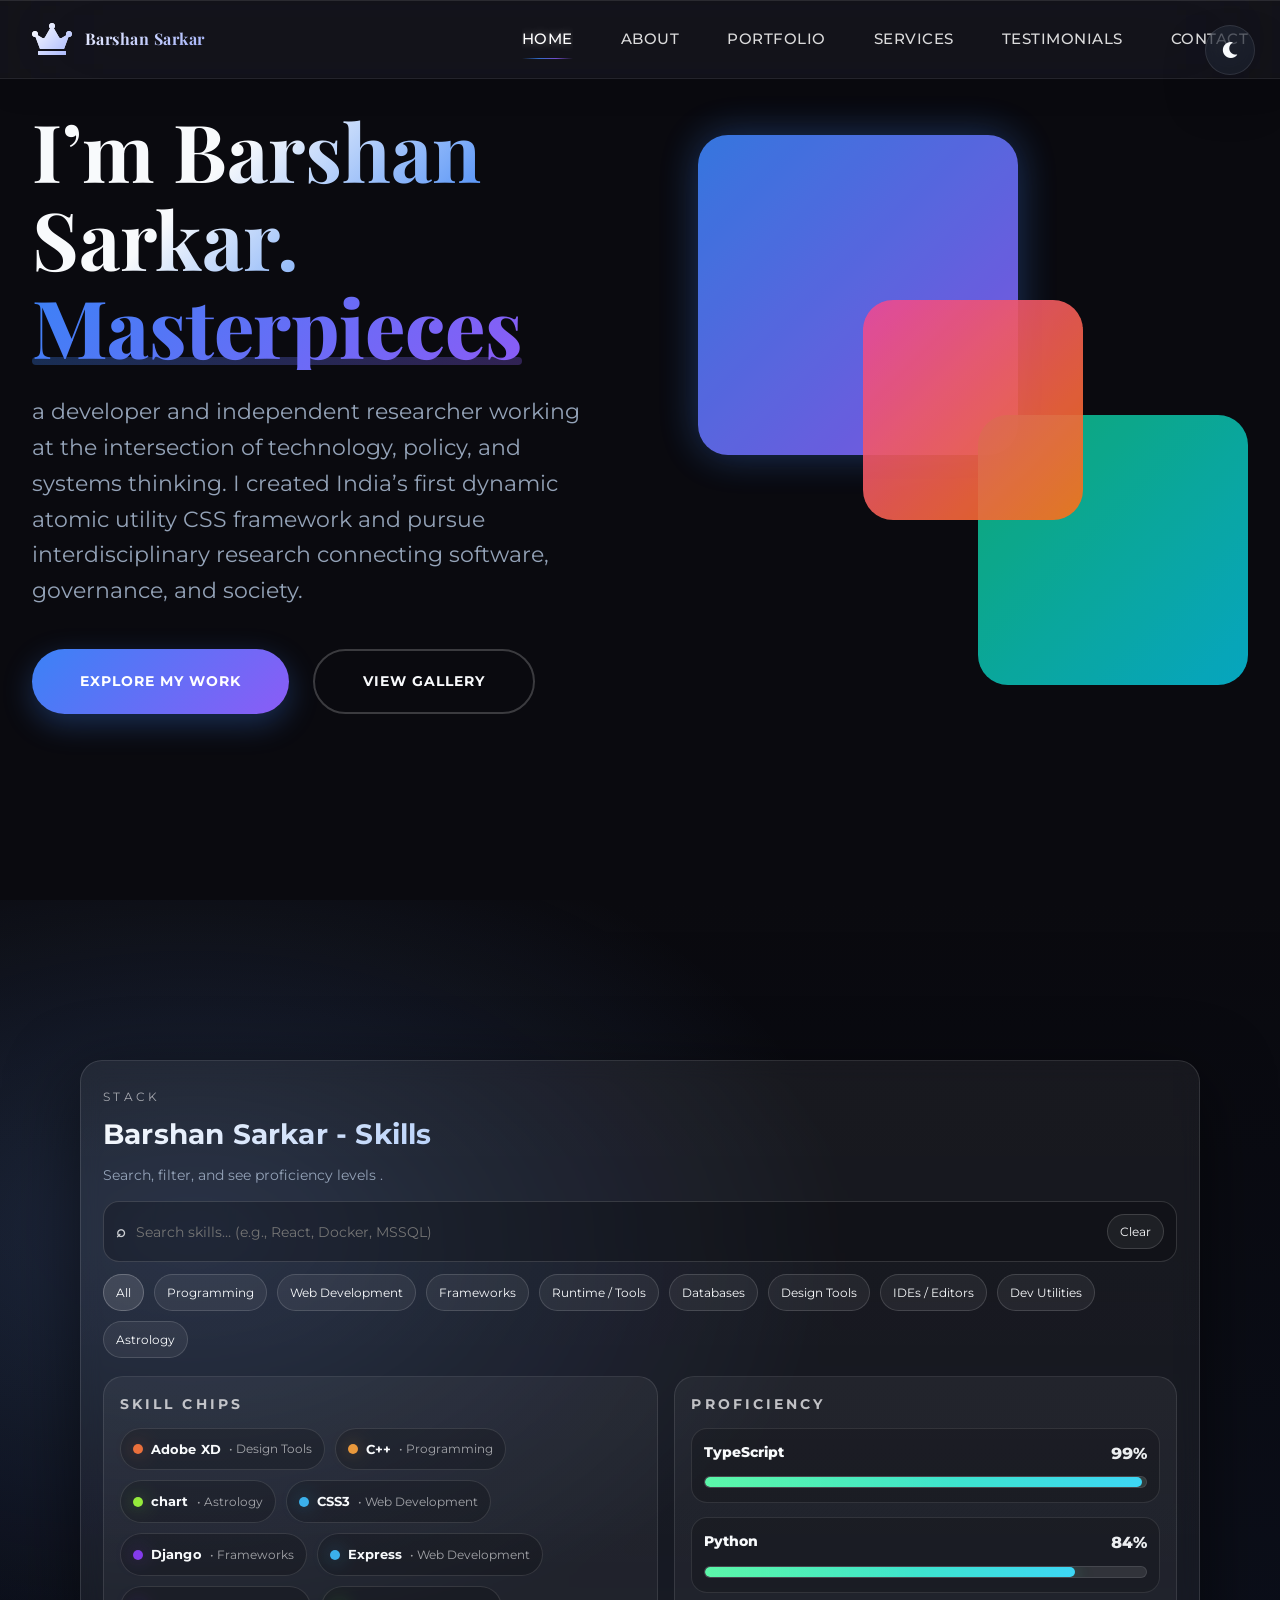
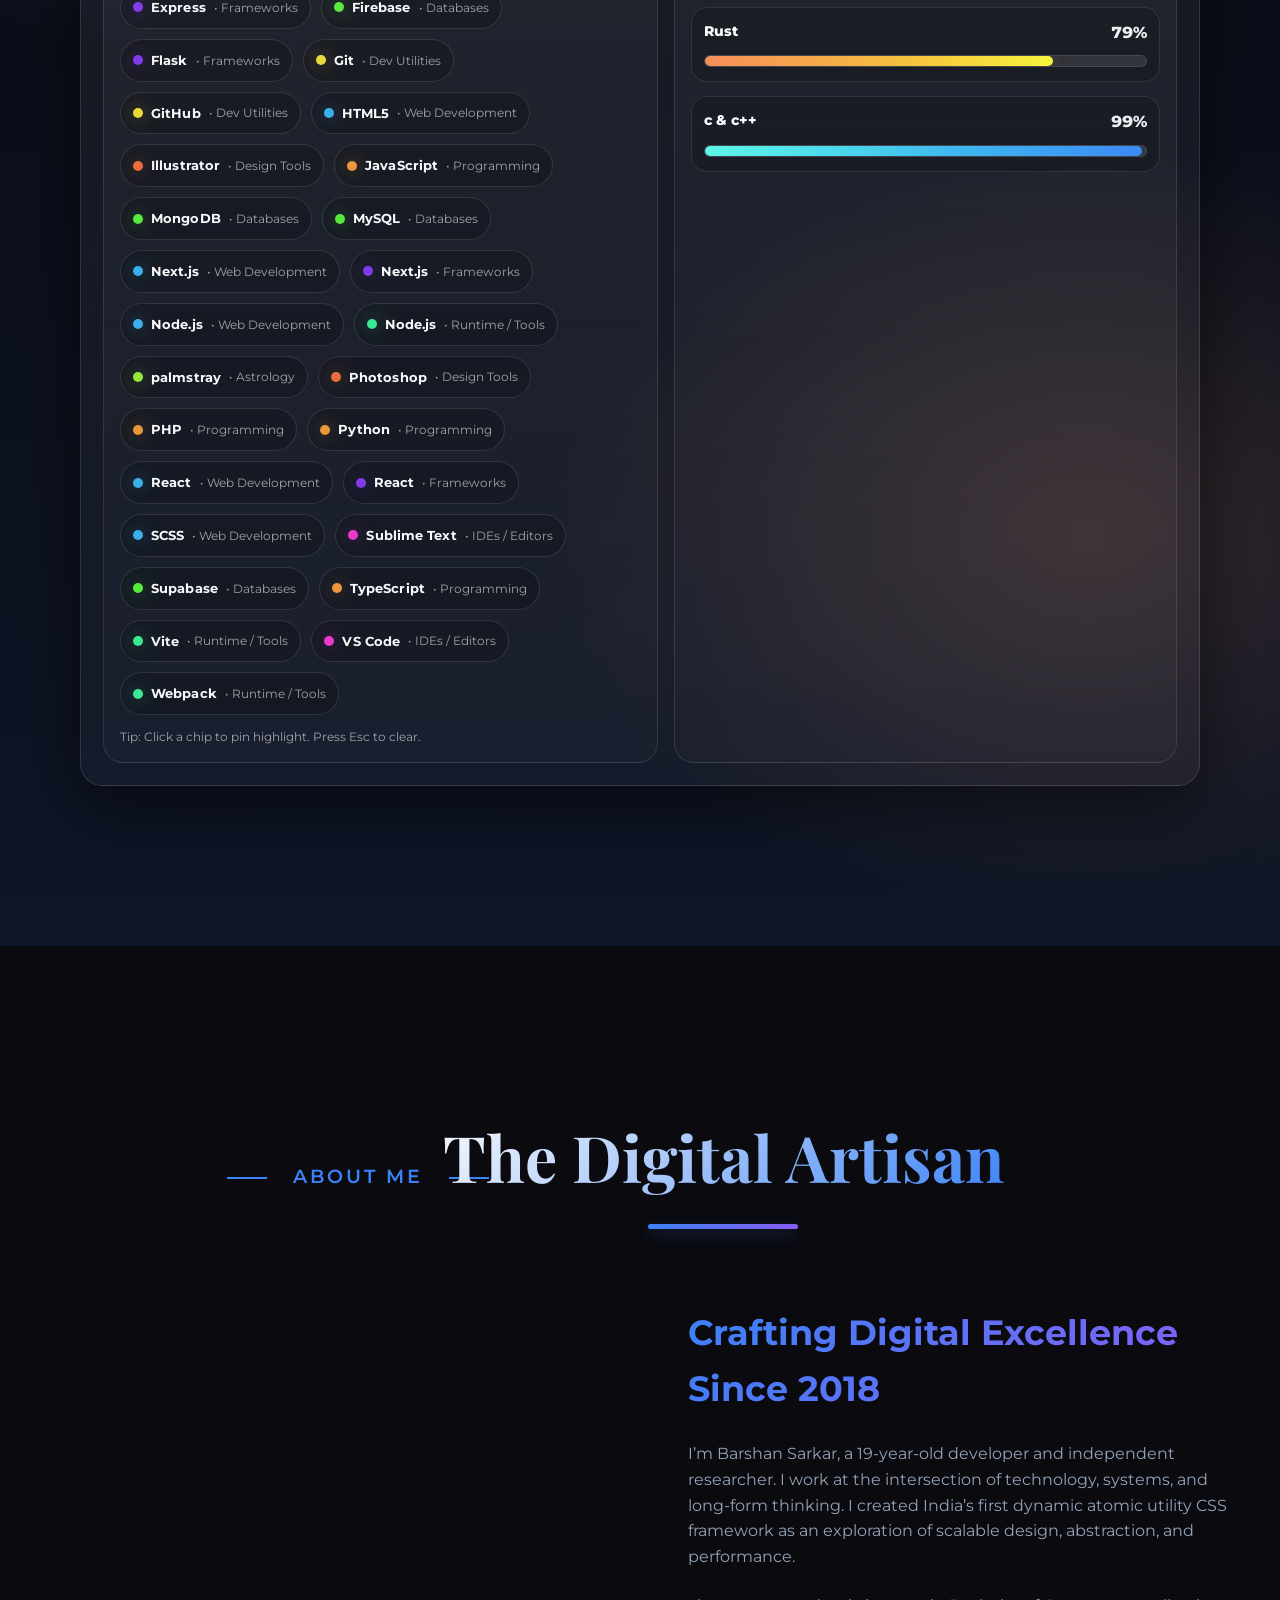
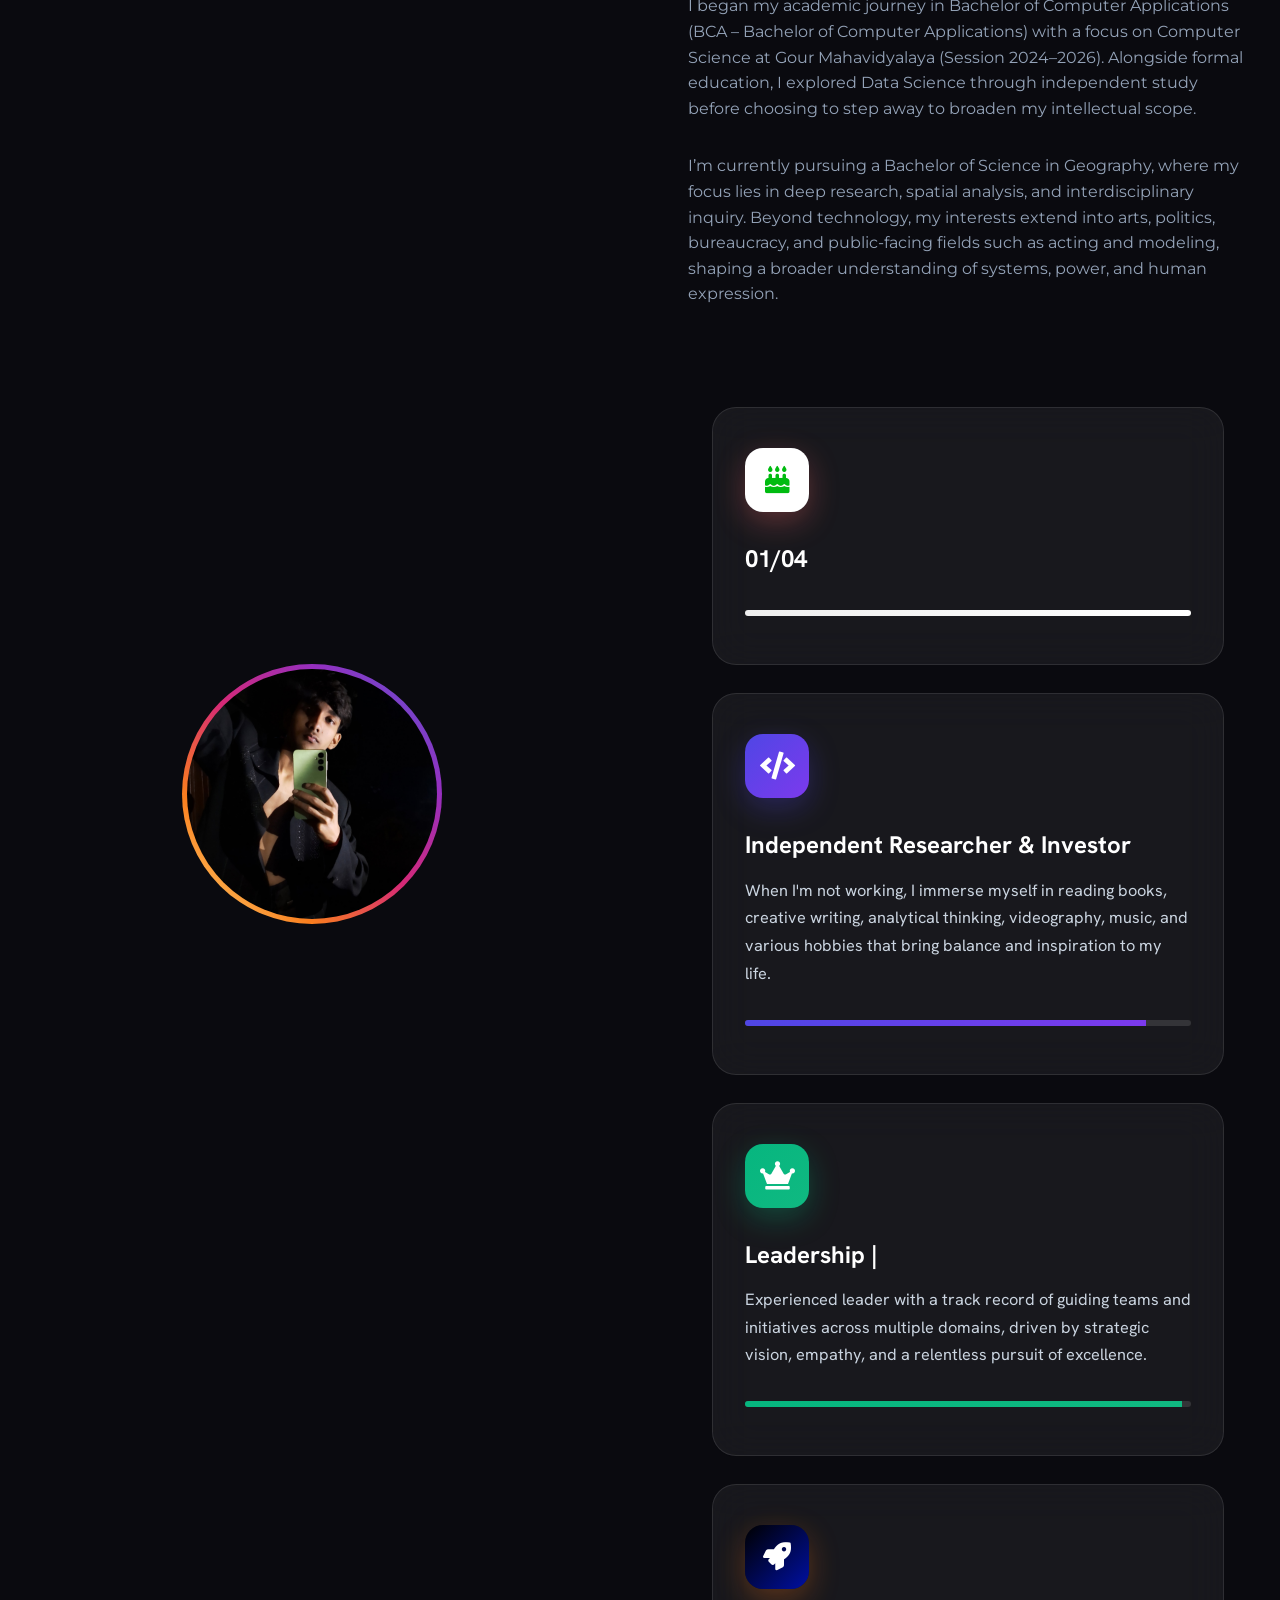
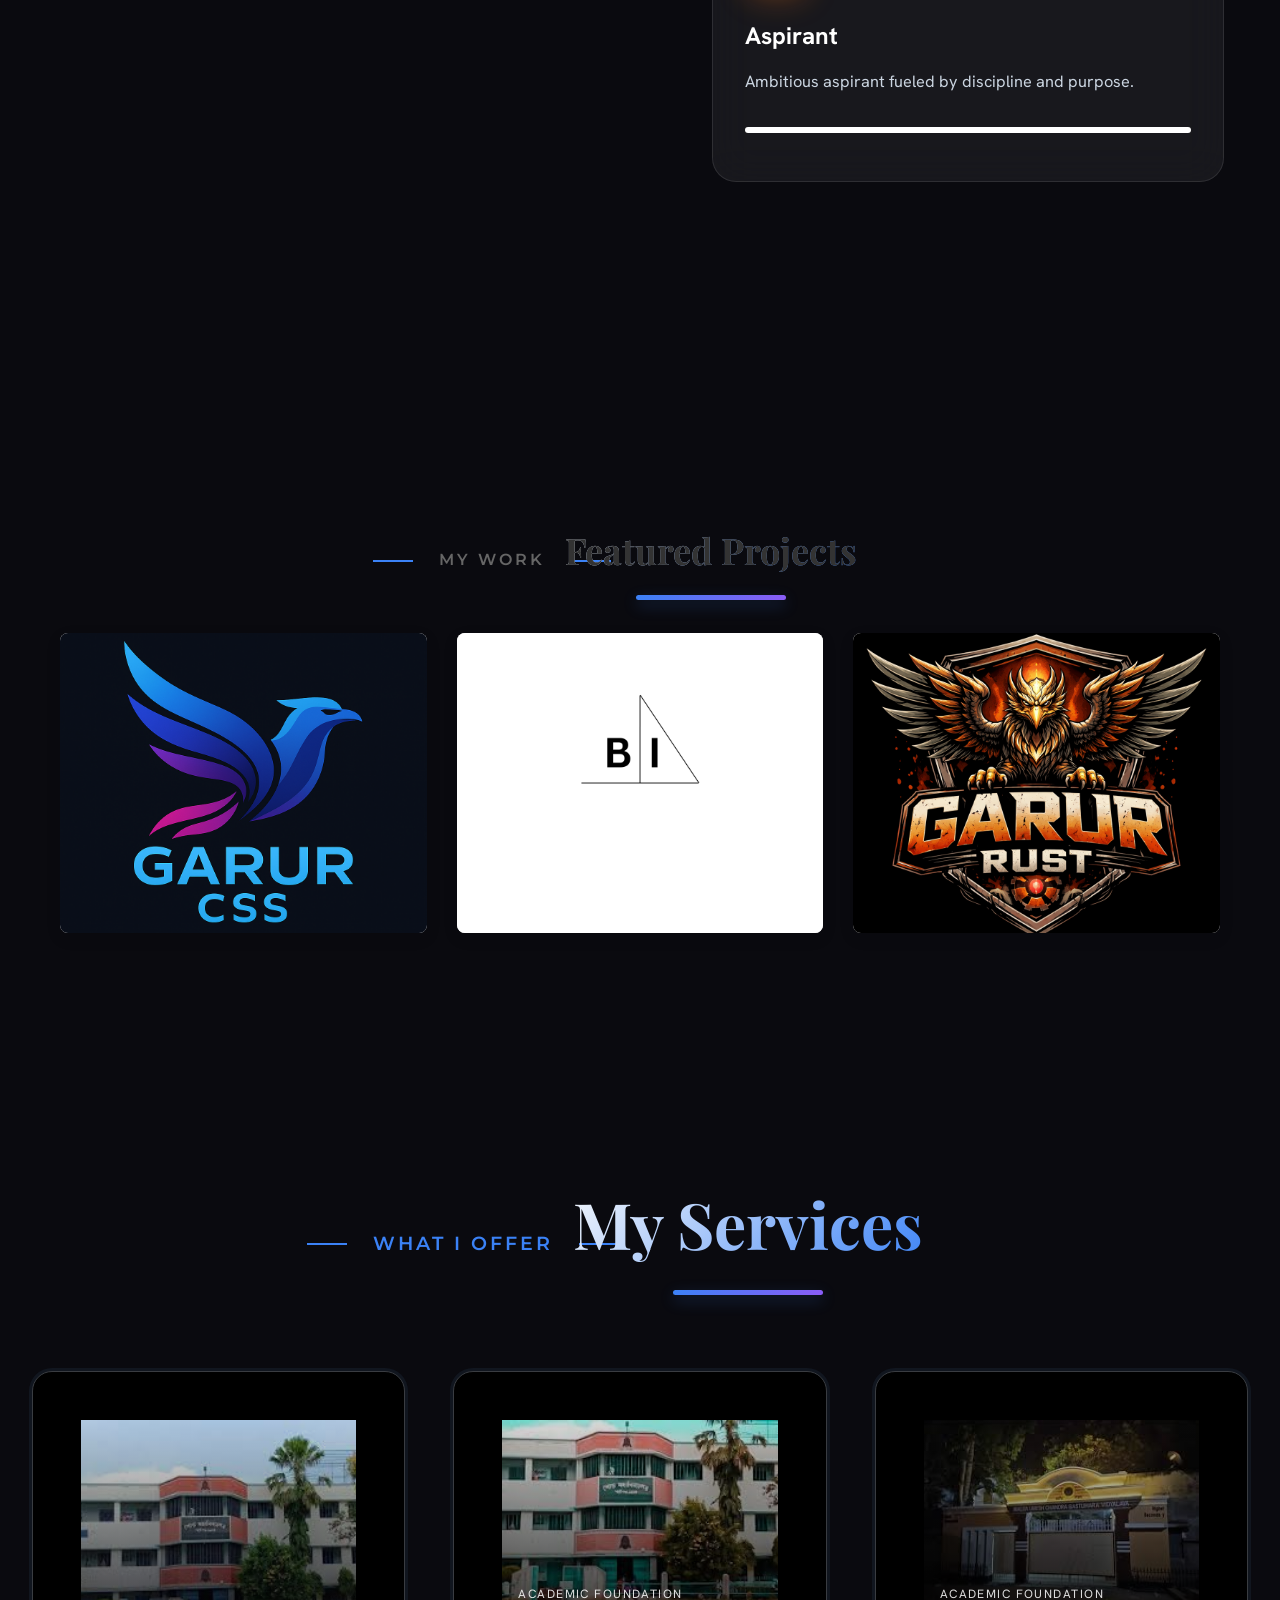
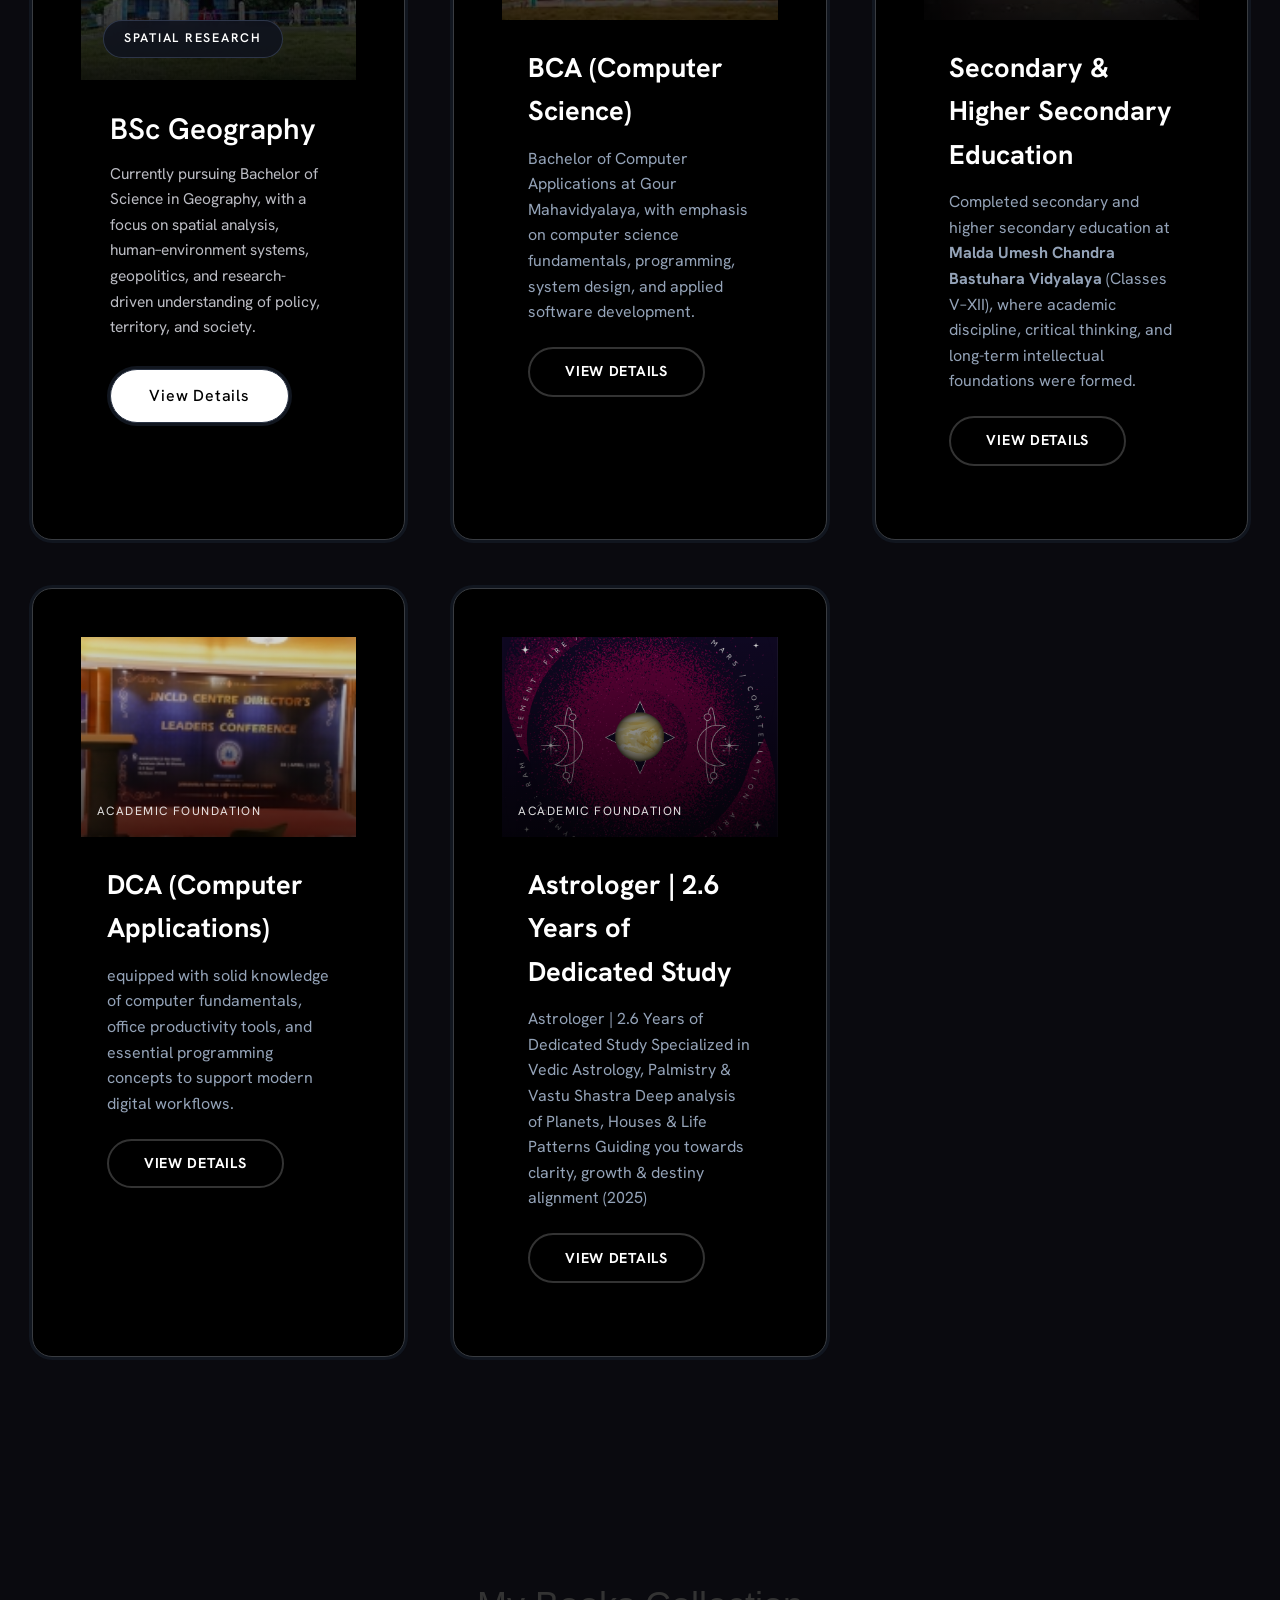
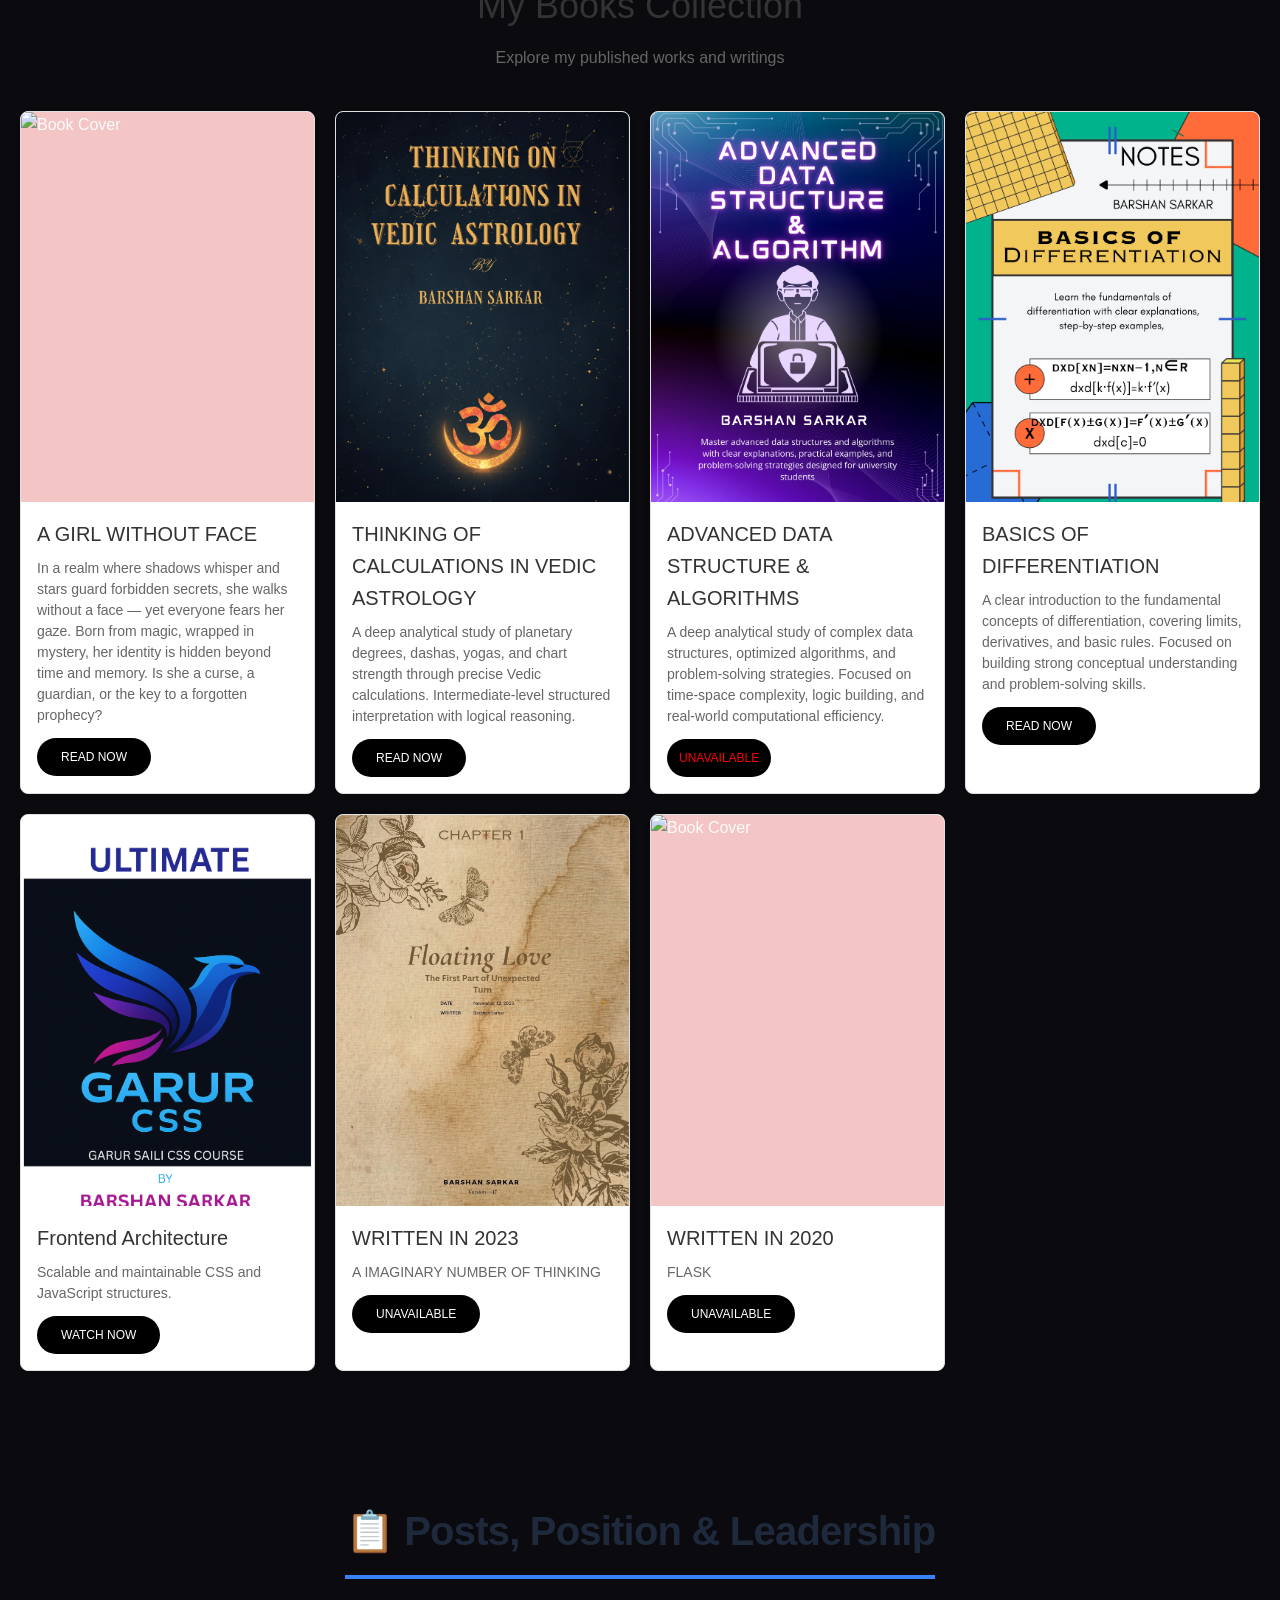
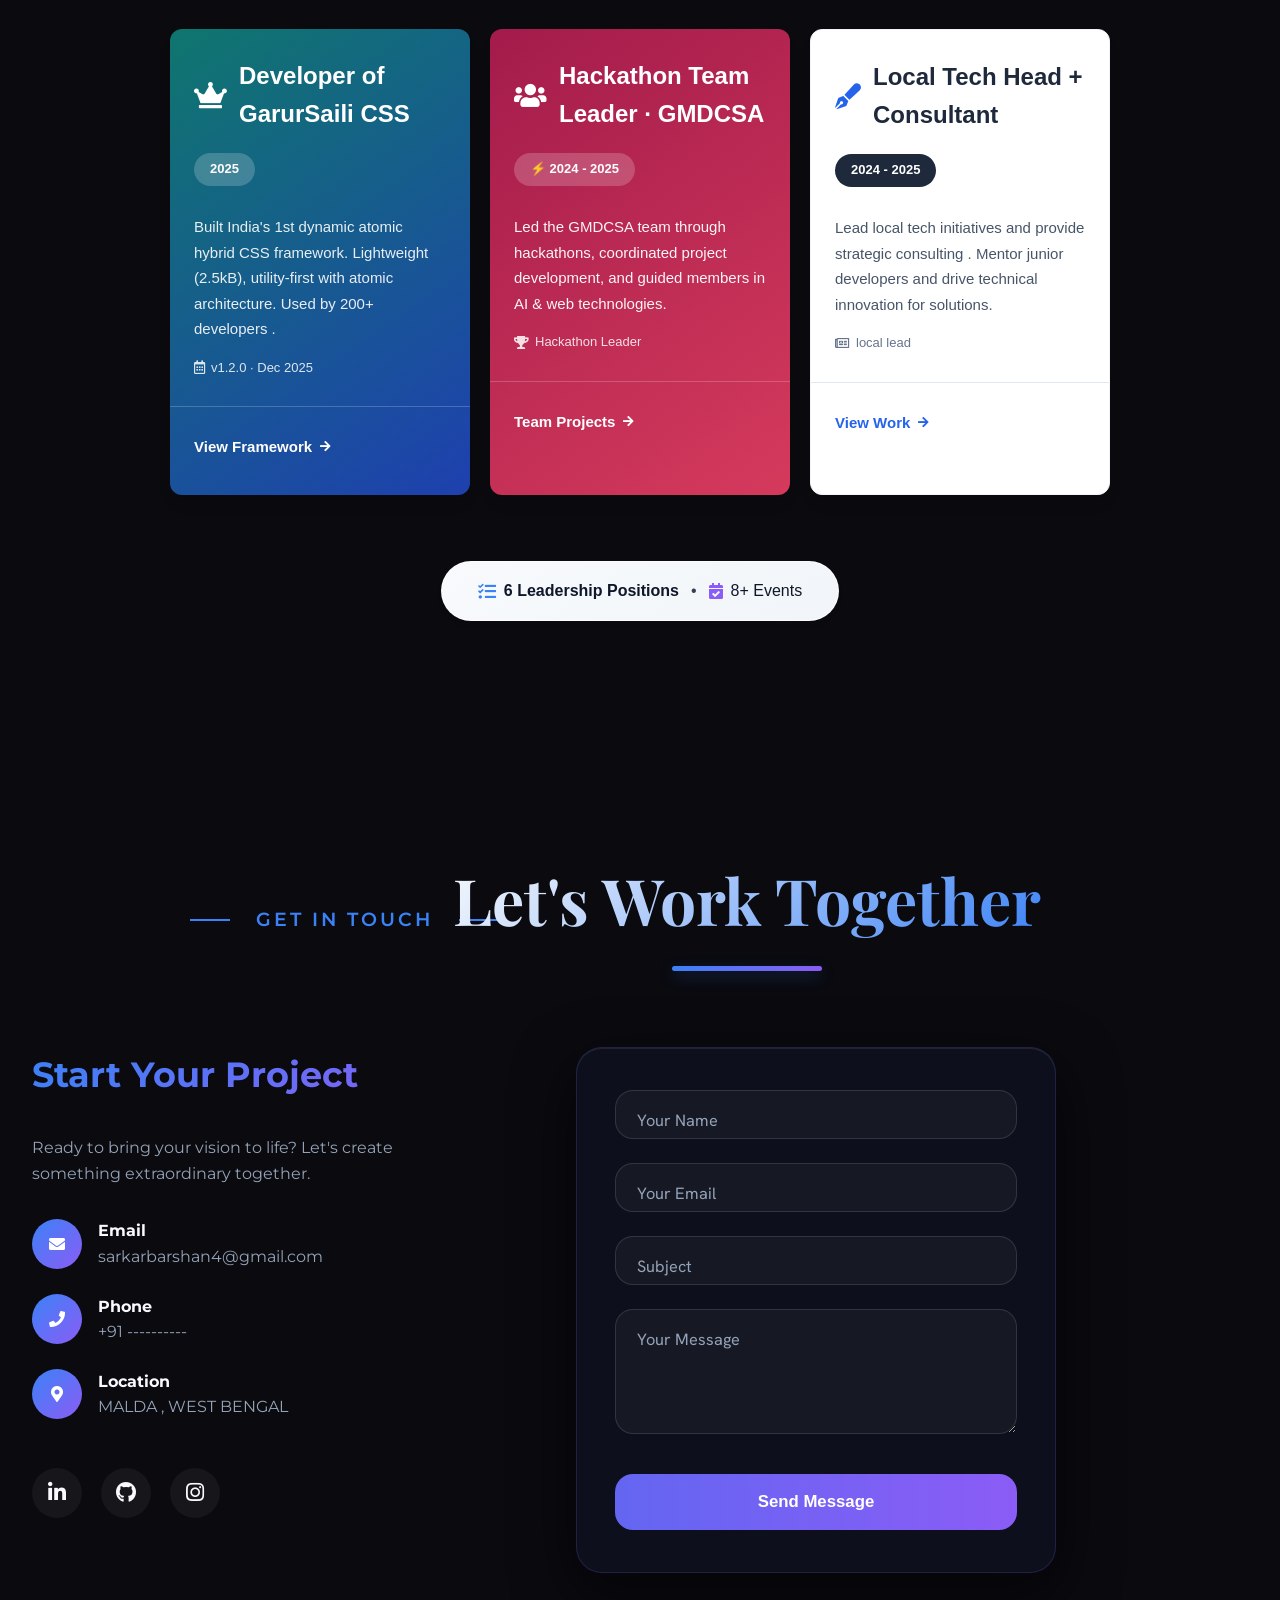
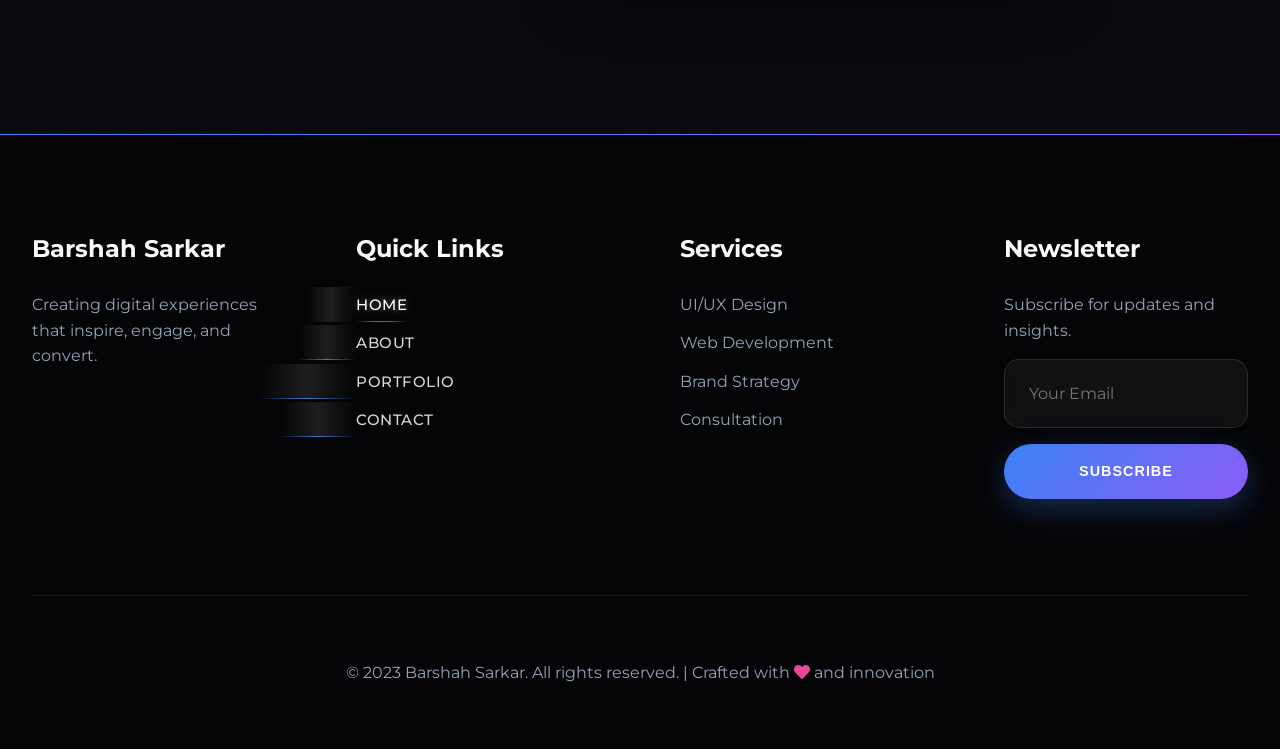
==== commit 58c46bd8: "Update index.html" ====
--- a/index.html
+++ b/index.html
@@ -2193,7 +2193,7 @@
         <i class="fas fa-code" style="font-size: 28px; color: white;"></i>
       </div>
       <h4 style="font-size: 1.5rem; font-weight: 700; color: white; margin-bottom: 12px;">Independent Researcher & Investor </h4>
-      <p style="color: #cbd5e1; line-height: 1.7; font-size: 1.02rem;">When I'm not working, I immerse myself in reading books, creative writing, analytical thinking, videography, music, and various aesthetic hobbies that bring balance and inspiration to my life.</p>
+      <p style="color: #cbd5e1; line-height: 1.7; font-size: 1.02rem;">When I'm not working, I immerse myself in reading books, creative writing, analytical thinking, videography, music, and various hobbies that bring balance and inspiration to my life.</p>
 
       <div style="margin-top: 32px; height: 6px; background: rgba(255,255,255,0.12); border-radius: 999px; overflow: hidden;">
         <div style="width: 0%; height: 100%; background: linear-gradient(to right, #4f46e5, #7c3aed); transition: width 2s cubic-bezier(0.34,1.56,0.64,1);" data-width="90"></div>
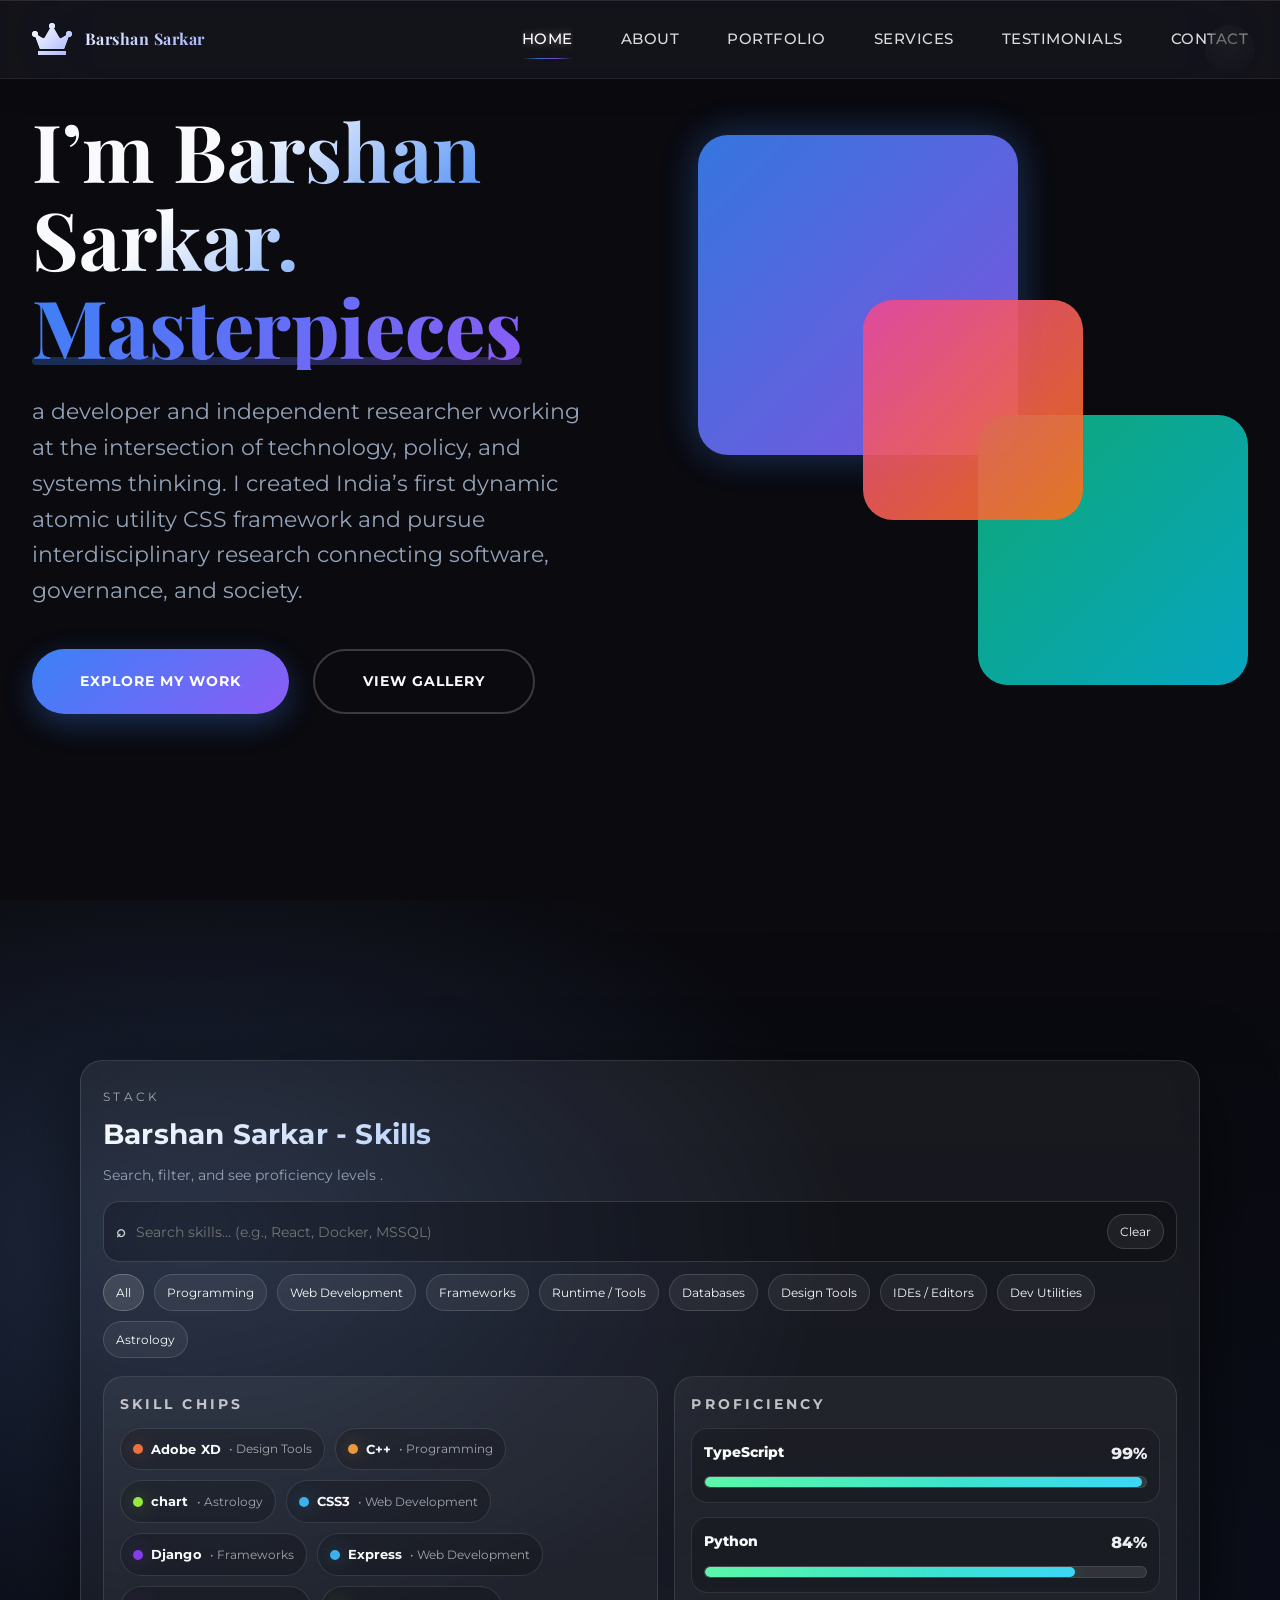
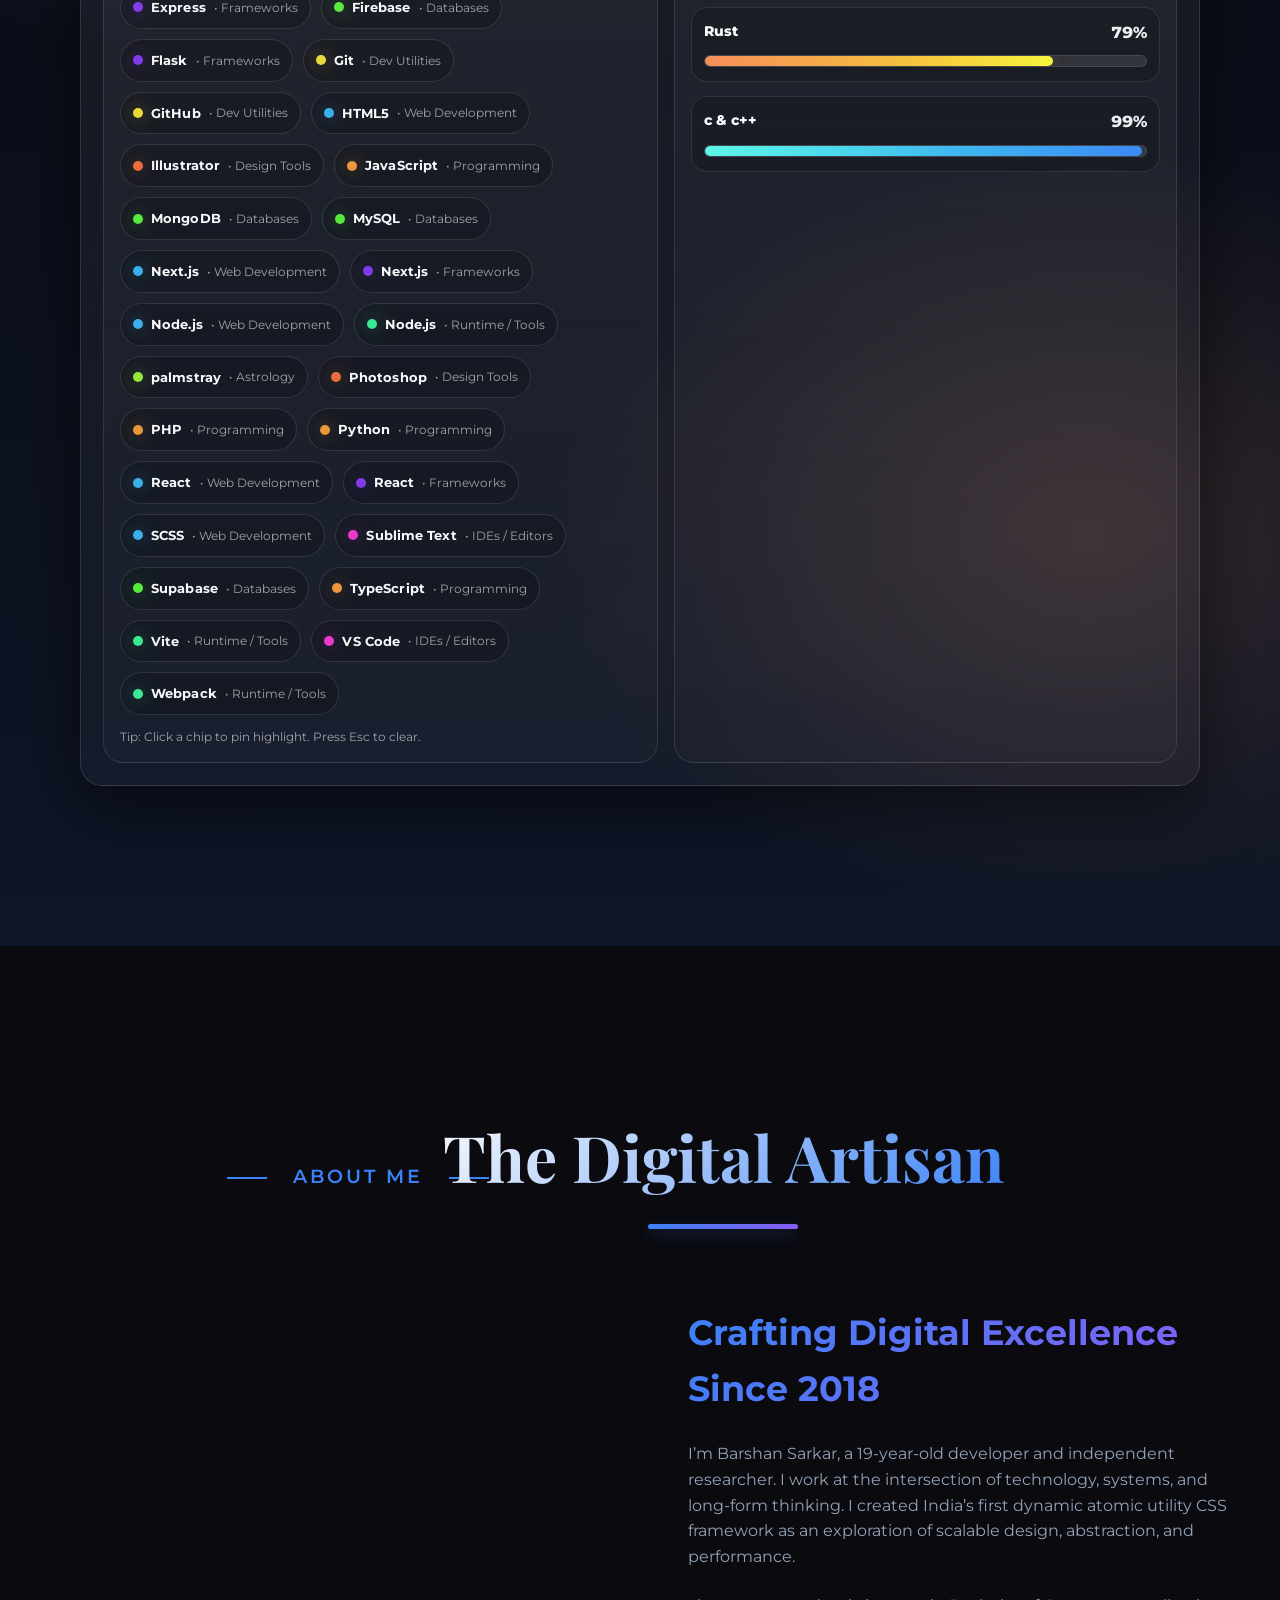
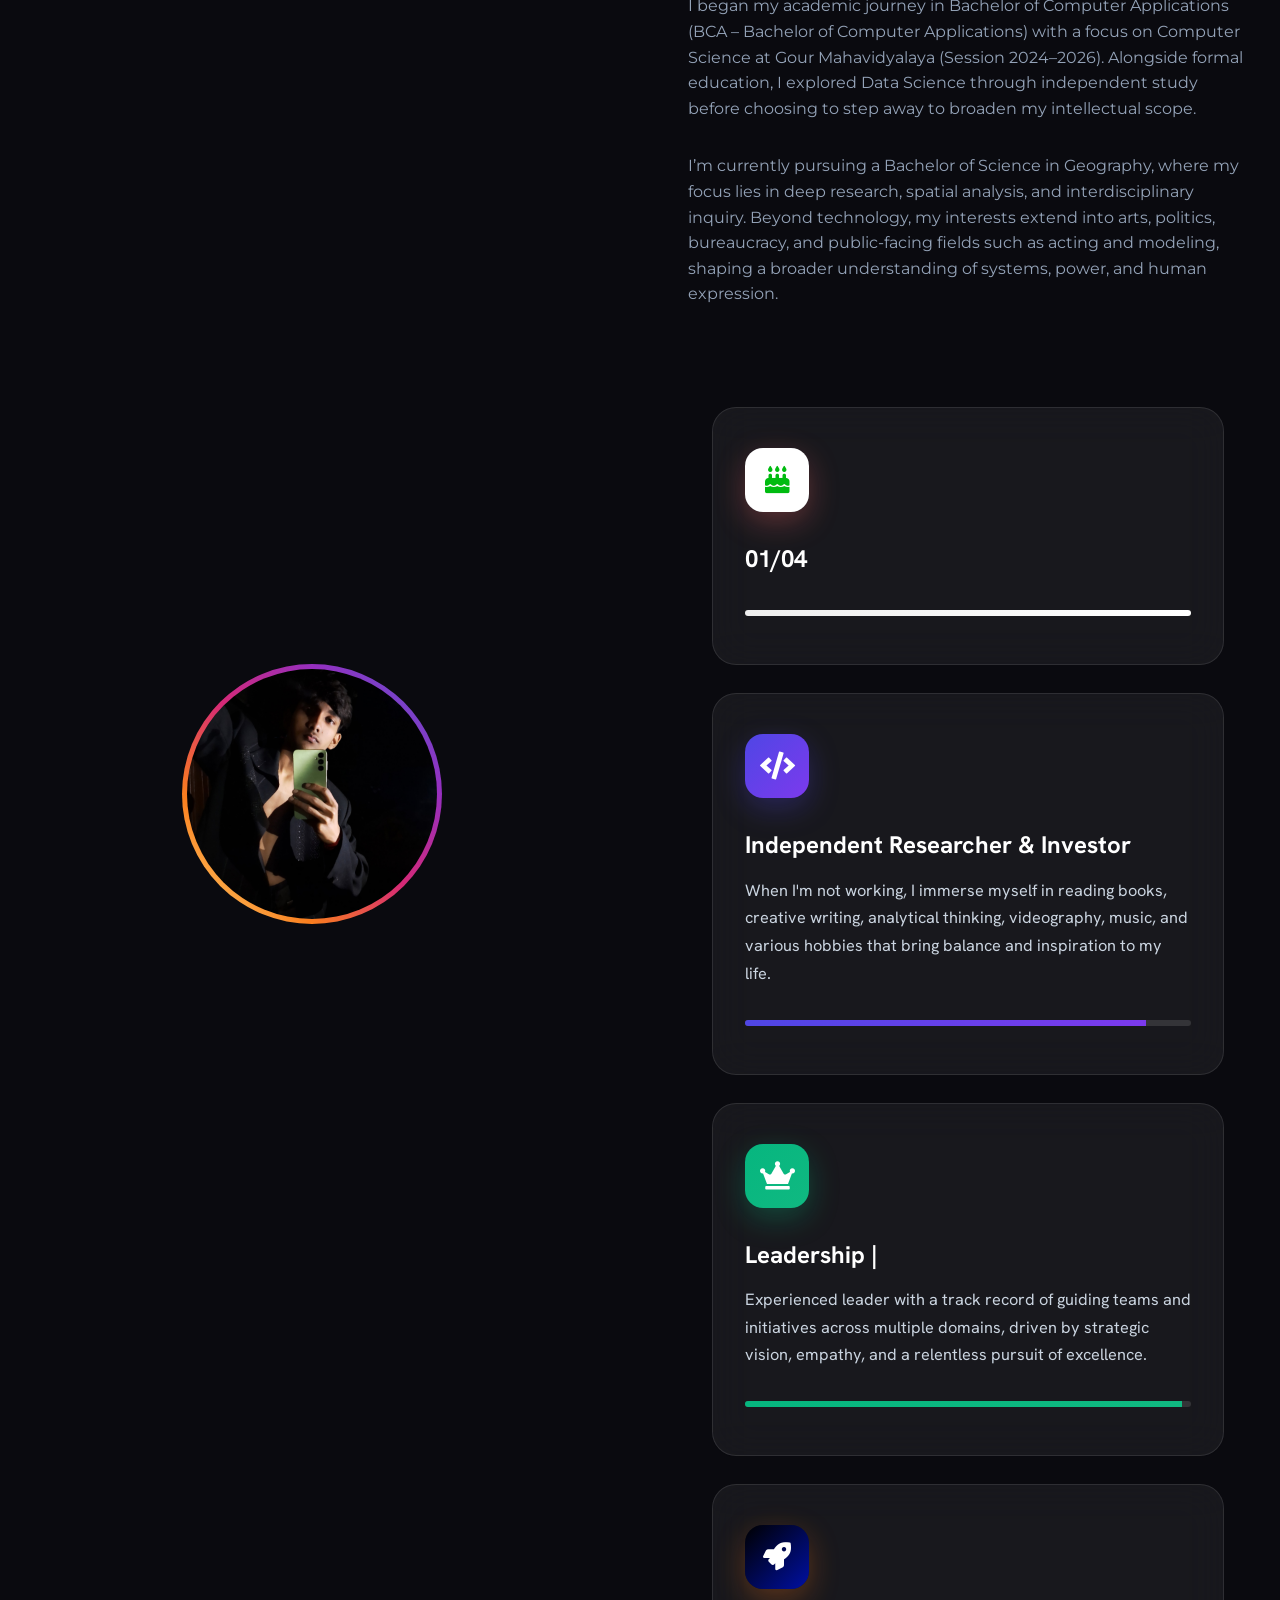
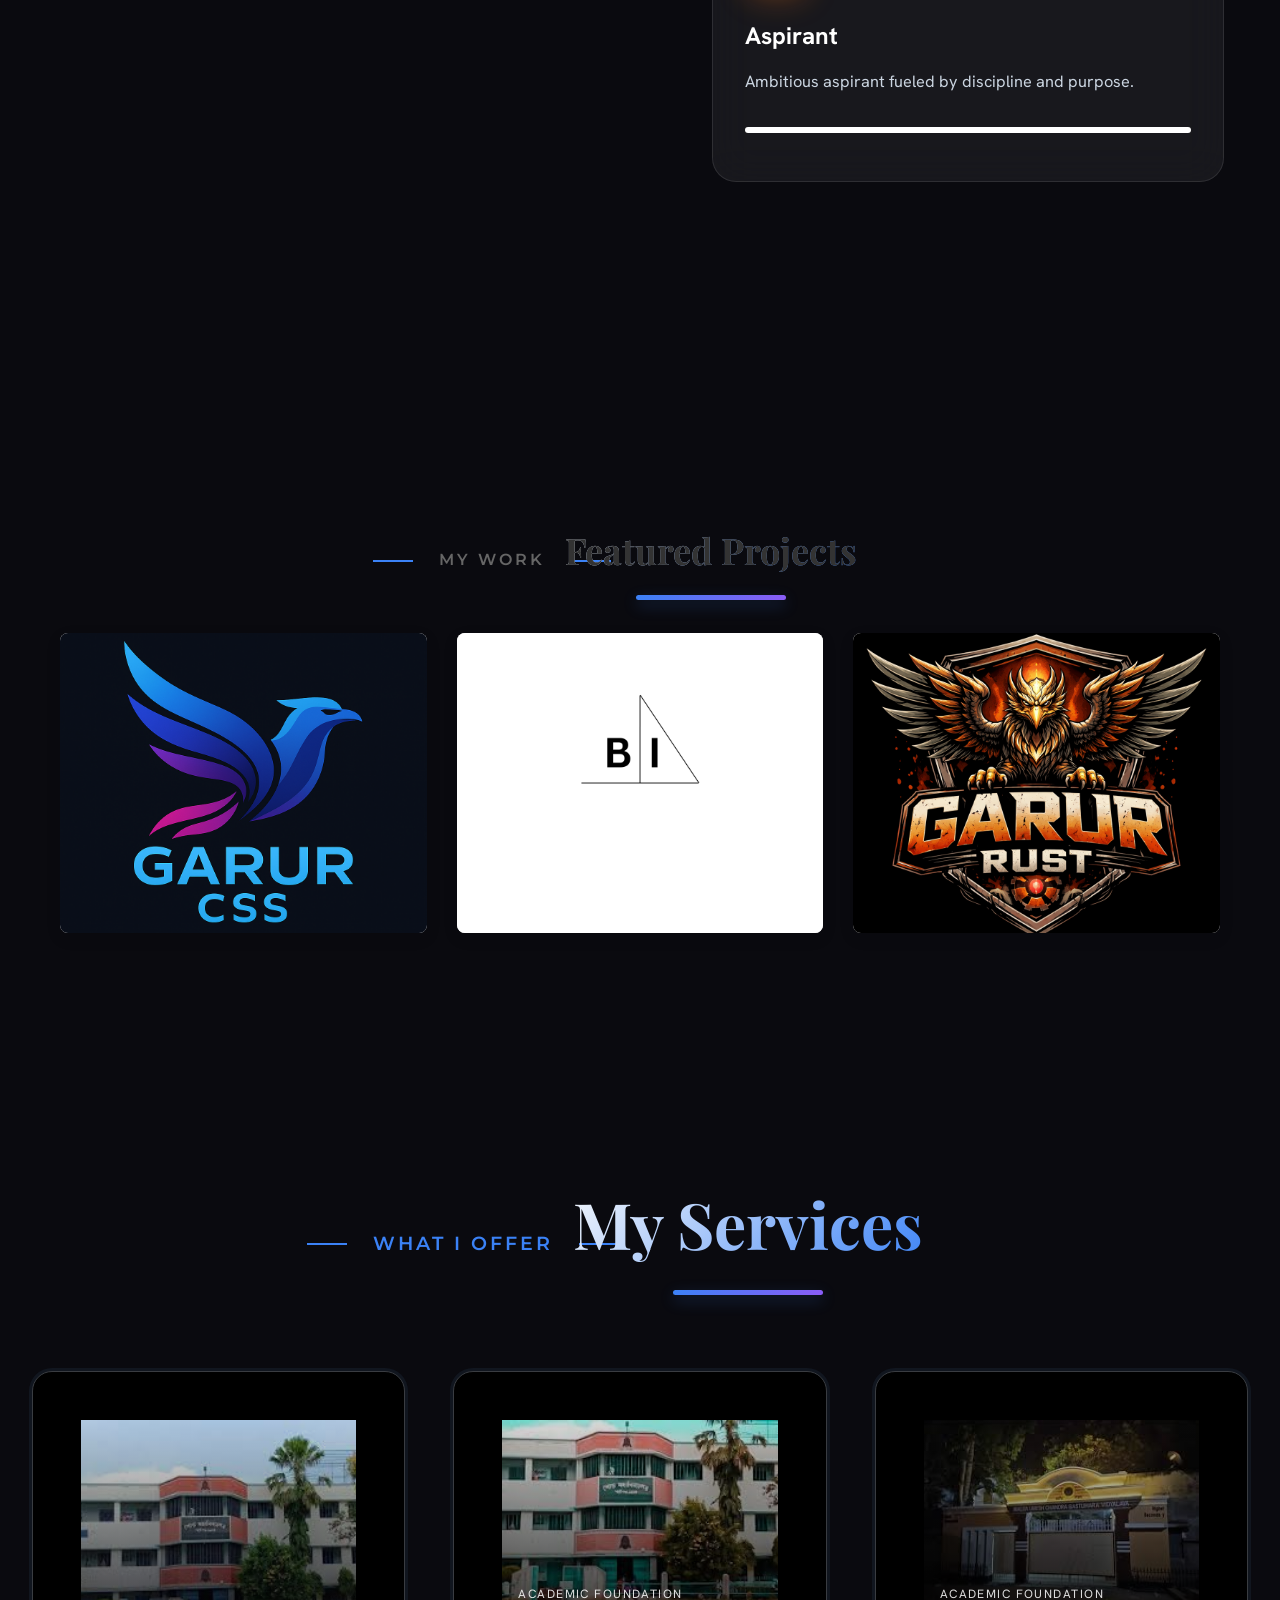
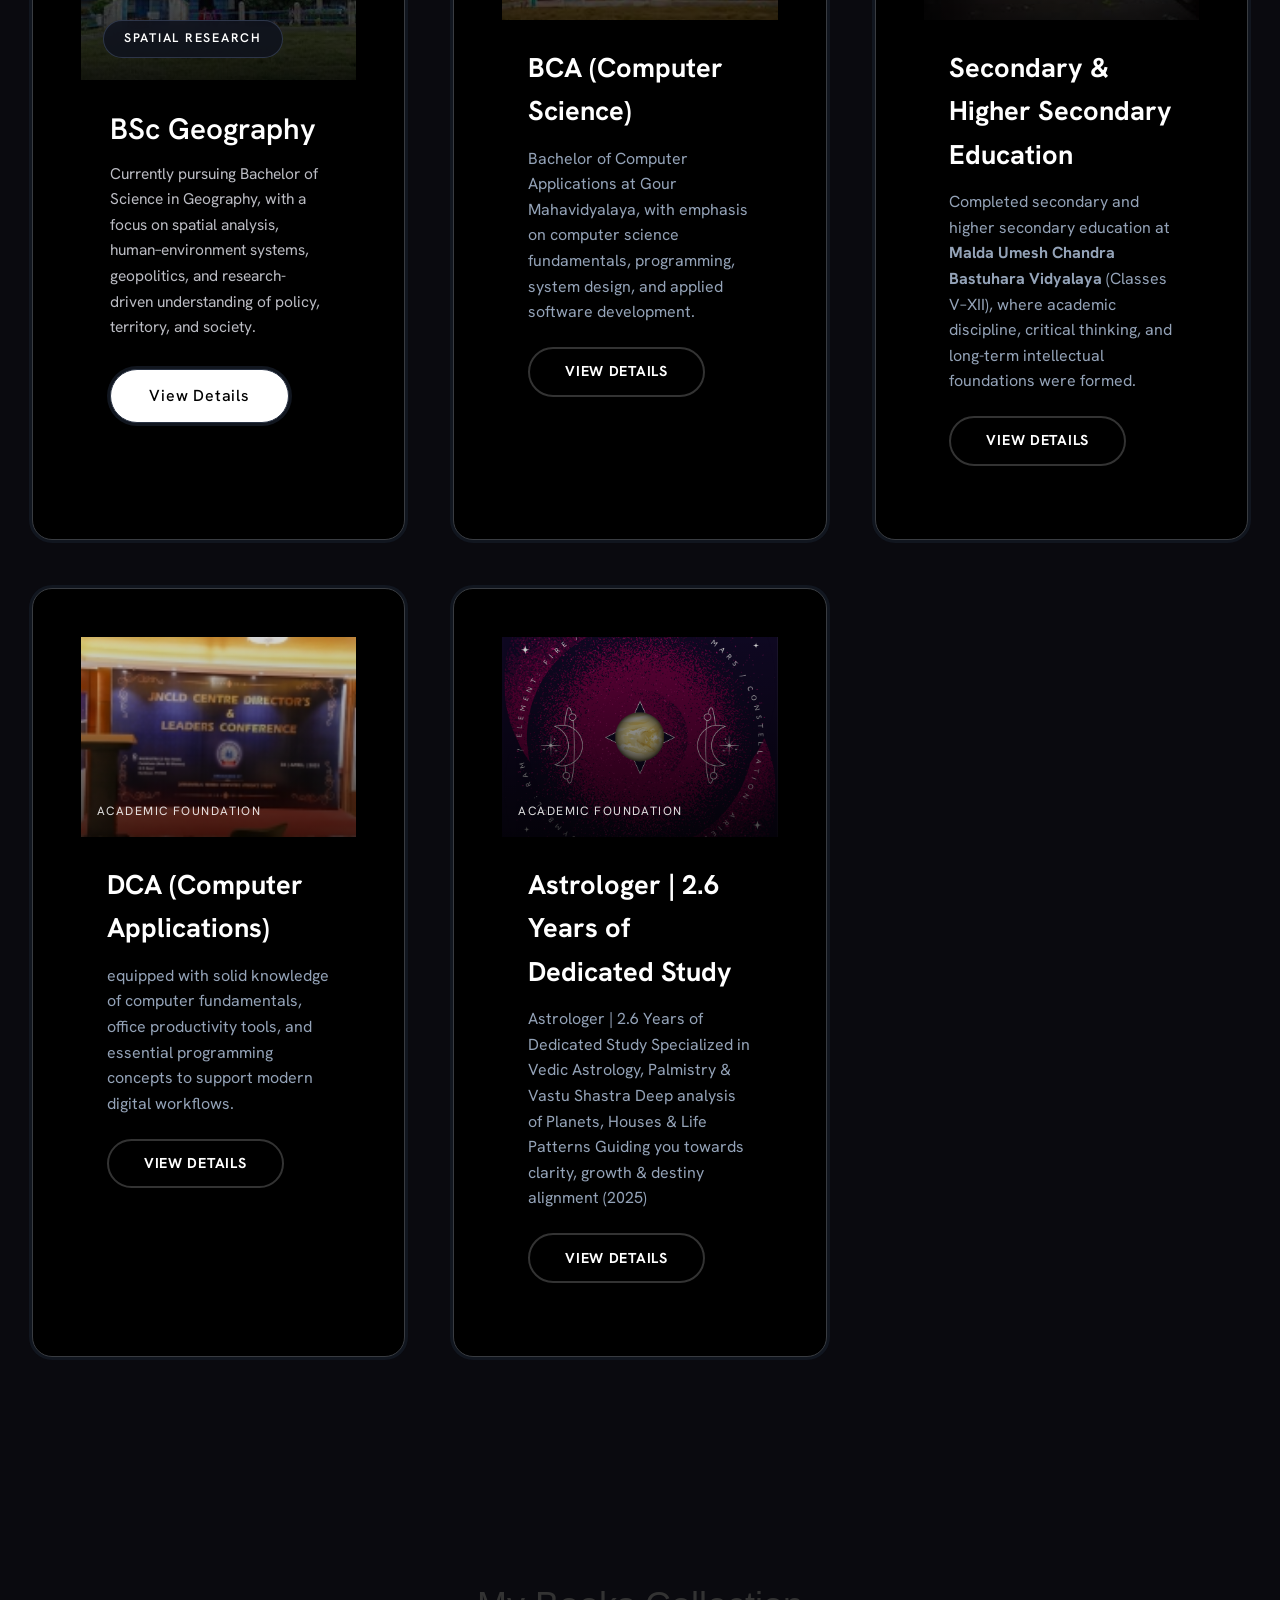
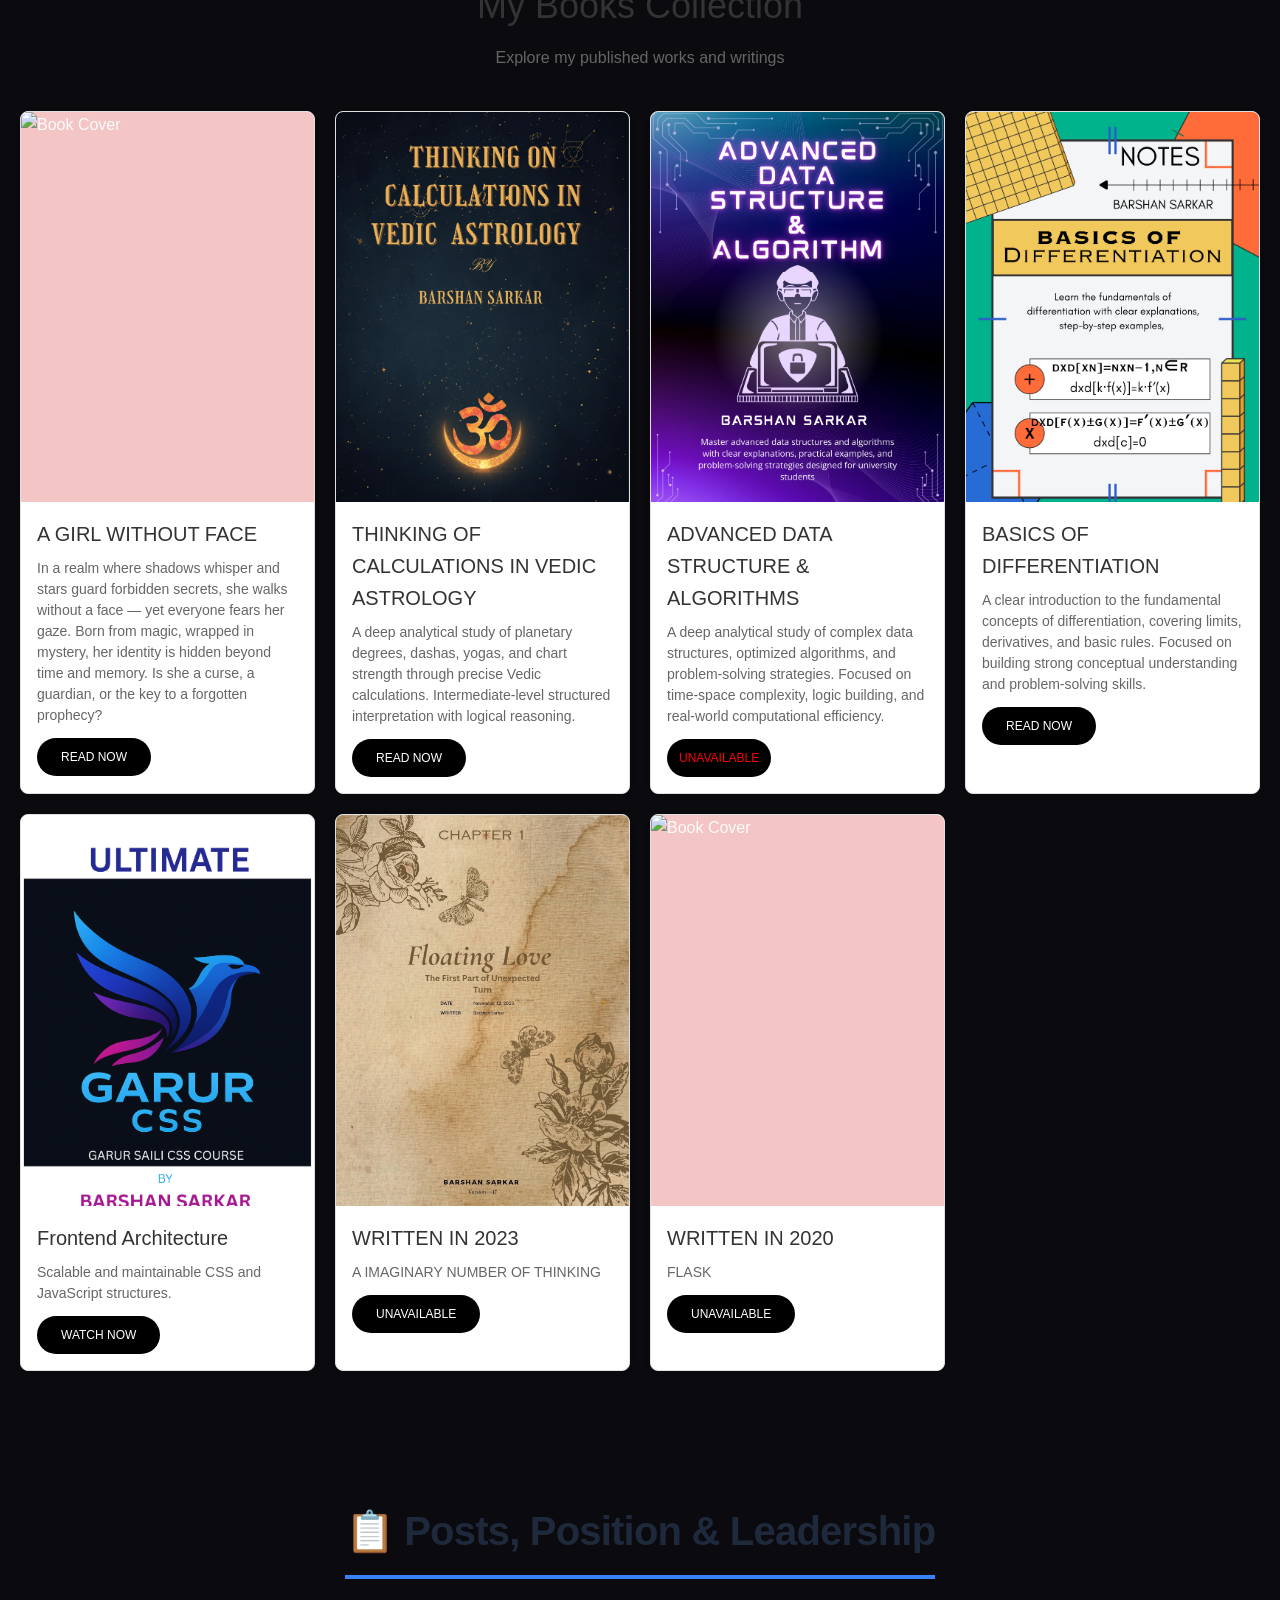
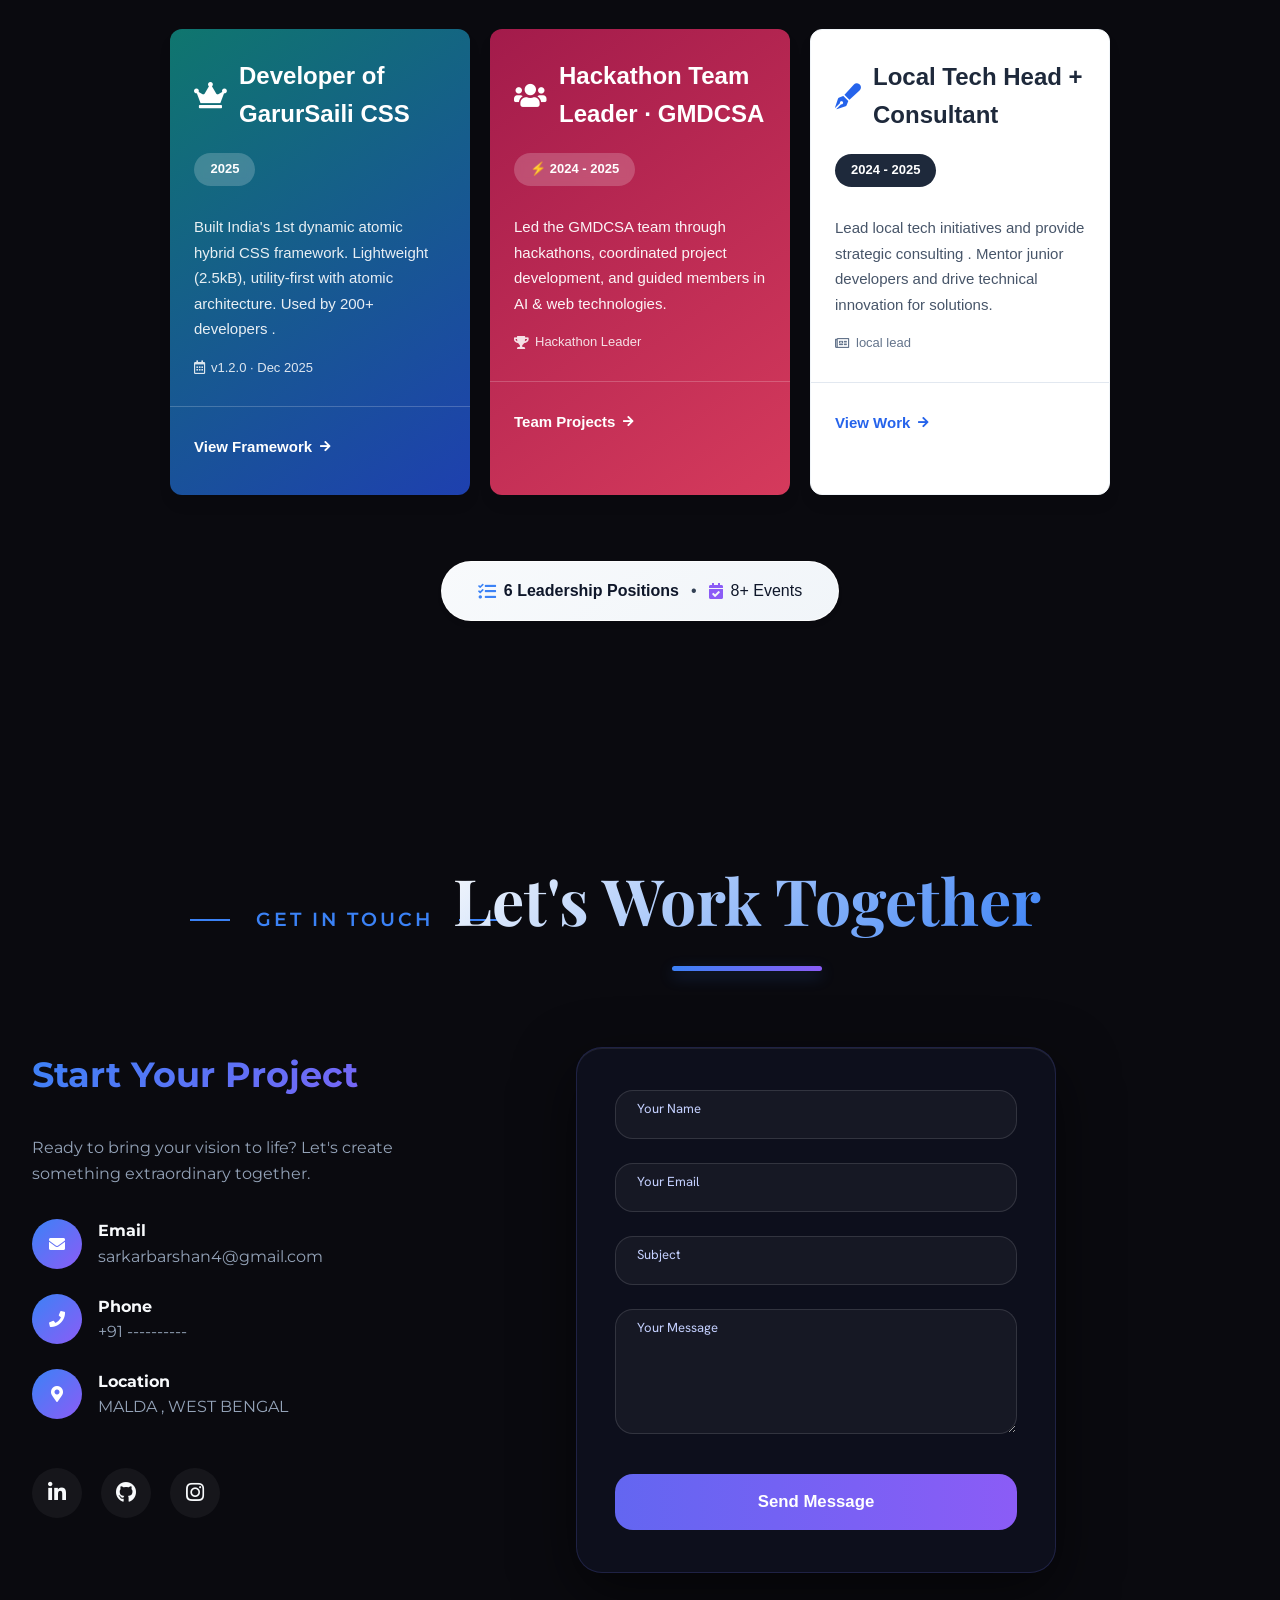
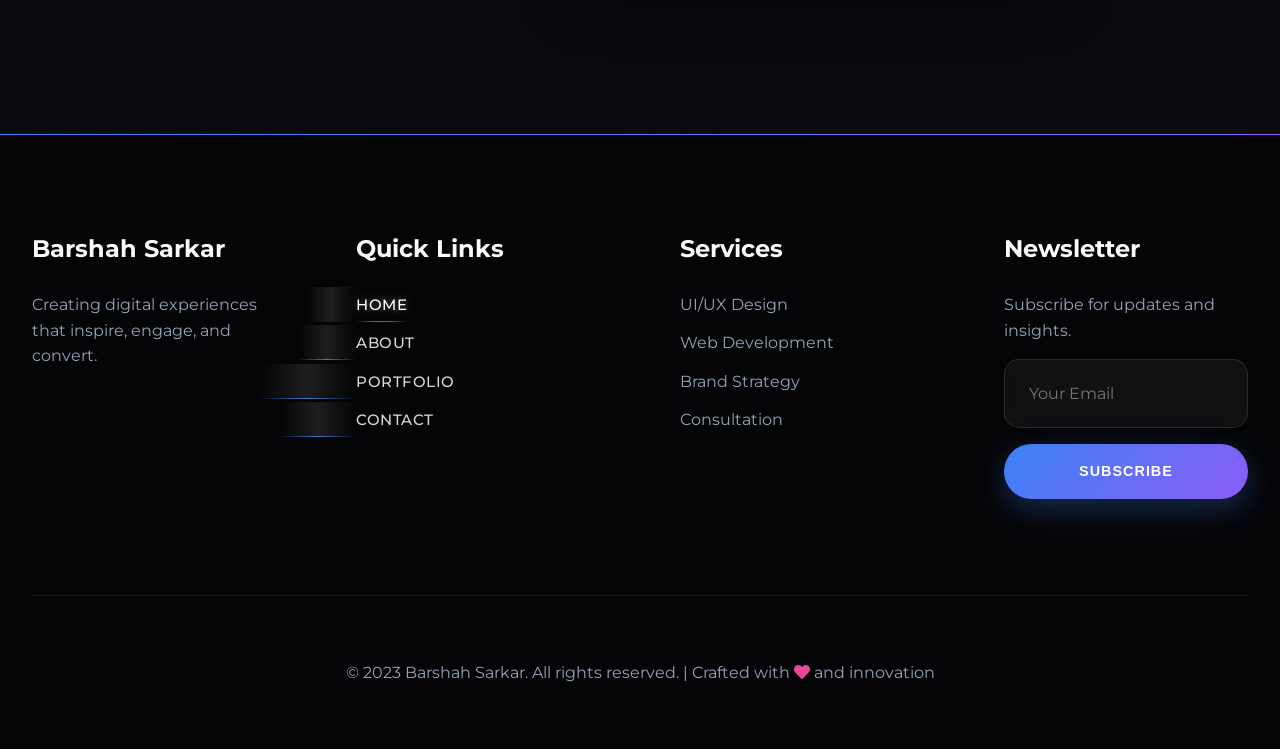
==== commit 579f1a9f: "Update index.html" ====
--- a/index.html
+++ b/index.html
@@ -3388,13 +3388,23 @@
   width: 100%;
 ">
 
-  <form id="contactForm" style="display: flex; flex-direction: column; gap: 24px;" action="https://formsubmit.co/sarkarbarshan4@gmail.com" method="POST" >
-
+  <form id="contactForm" 
+      style="display: flex; flex-direction: column; gap: 24px;" 
+      action="https://formsubmit.co/sarkarbarshan4@gmail.com" 
+      method="POST"
+      onsubmit="return handleSubmit(event)">
+
+    <!-- FormSubmit required hidden fields -->
+    <input type="hidden" name="_captcha" value="false">
+    <input type="hidden" name="_template" value="table">
+    <input type="hidden" name="_next" value="https://your-website.com/thank-you.html">
+    
     <!-- Name -->
     <div style="position: relative;">
       <input
         type="text"
         id="name"
+        name="name"
         required
         style="width: 100%; padding: 20px 22px 8px; background: rgba(255,255,255,0.04); border: 1px solid rgba(255,255,255,0.12); border-radius: 18px; color: #f8fafc; font-size: 1.02rem; transition: all 0.35s cubic-bezier(0.4,0,0.2,1);"
         onfocus="this.style.borderColor='#818cf8'; this.parentElement.querySelector('label').style.top='8px'; this.parentElement.querySelector('label').style.fontSize='0.82rem'; this.parentElement.querySelector('label').style.color='#c4d0ff';"
@@ -3408,6 +3418,7 @@
       <input
         type="email"
         id="email"
+        name="email"
         required
         style="width: 100%; padding: 20px 22px 8px; background: rgba(255,255,255,0.04); border: 1px solid rgba(255,255,255,0.12); border-radius: 18px; color: #f8fafc; font-size: 1.02rem; transition: all 0.35s cubic-bezier(0.4,0,0.2,1);"
         onfocus="this.style.borderColor='#818cf8'; this.parentElement.querySelector('label').style.top='8px'; this.parentElement.querySelector('label').style.fontSize='0.82rem'; this.parentElement.querySelector('label').style.color='#c4d0ff';"
@@ -3421,6 +3432,7 @@
       <input
         type="text"
         id="subject"
+        name="subject"
         required
         style="width: 100%; padding: 20px 22px 8px; background: rgba(255,255,255,0.04); border: 1px solid rgba(255,255,255,0.12); border-radius: 18px; color: #f8fafc; font-size: 1.02rem; transition: all 0.35s cubic-bezier(0.4,0,0.2,1);"
         onfocus="this.style.borderColor='#818cf8'; this.parentElement.querySelector('label').style.top='8px'; this.parentElement.querySelector('label').style.fontSize='0.82rem'; this.parentElement.querySelector('label').style.color='#c4d0ff';"
@@ -3433,6 +3445,7 @@
     <div style="position: relative;">
       <textarea
         id="message"
+        name="message"
         rows="5"
         required
         style="width: 100%; padding: 20px 22px 8px; background: rgba(255,255,255,0.04); border: 1px solid rgba(255,255,255,0.12); border-radius: 18px; color: #f8fafc; font-size: 1.02rem; resize: vertical; transition: all 0.35s cubic-bezier(0.4,0,0.2,1);"
@@ -3445,11 +3458,156 @@
     <!-- Submit Button -->
     <button
       type="submit"
-      style="margin-top: 8px; padding: 18px 32px; background: linear-gradient(90deg, #6366f1, #8b5cf6); border: none; border-radius: 18px; color: white; font-weight: 700; font-size: 1.05rem; cursor: pointer; transition: all 0.4s cubic-bezier(0.4,0,0.2,1);">
+      style="margin-top: 8px; padding: 18px 32px; background: linear-gradient(90deg, #6366f1, #8b5cf6); border: none; border-radius: 18px; color: white; font-weight: 700; font-size: 1.05rem; cursor: pointer; transition: all 0.4s cubic-bezier(0.4,0,0.2,1);"
+      onmouseover="this.style.transform='scale(1.02)'; this.style.boxShadow='0 10px 25px -5px rgba(99,102,241,0.4)'"
+      onmouseout="this.style.transform='scale(1)'; this.style.boxShadow='none'">
       Send Message
     </button>
 
-  </form>
+</form>
+
+<script>
+// Handle form submission with success/error feedback
+function handleSubmit(event) {
+  event.preventDefault();
+  
+  const form = event.target;
+  const submitBtn = form.querySelector('button[type="submit"]');
+  const originalBtnText = submitBtn.innerHTML;
+  
+  // Show loading state
+  submitBtn.innerHTML = 'Sending...';
+  submitBtn.style.opacity = '0.7';
+  submitBtn.disabled = true;
+  
+  // Create FormData object
+  const formData = new FormData(form);
+  
+  // Submit the form using fetch
+  fetch(form.action, {
+    method: 'POST',
+    body: formData,
+    headers: {
+      'Accept': 'application/json'
+    }
+  })
+  .then(response => {
+    if (response.ok) {
+      // Show success message
+      showNotification('✅ Message sent successfully! I\'ll get back to you soon.', 'success');
+      form.reset();
+      
+      // Reset floating labels
+      document.querySelectorAll('.floating-label').forEach(label => {
+        // Labels will reset on blur naturally
+      });
+    } else {
+      throw new Error('Failed to send');
+    }
+  })
+  .catch(error => {
+    // Show error message
+    showNotification('❌ Failed to send message. Please try again or email me directly at sarkarbarshan4@gmail.com', 'error');
+  })
+  .finally(() => {
+    // Reset button
+    submitBtn.innerHTML = originalBtnText;
+    submitBtn.style.opacity = '1';
+    submitBtn.disabled = false;
+  });
+  
+  return false;
+}
+
+// Function to show notification
+function showNotification(message, type) {
+  // Remove existing notification if any
+  const existingNotification = document.querySelector('.form-notification');
+  if (existingNotification) {
+    existingNotification.remove();
+  }
+  
+  // Create notification element
+  const notification = document.createElement('div');
+  notification.className = 'form-notification';
+  notification.style.cssText = `
+    position: fixed;
+    top: 20px;
+    right: 20px;
+    padding: 16px 24px;
+    background: ${type === 'success' ? '#10b981' : '#ef4444'};
+    color: white;
+    border-radius: 12px;
+    font-size: 14px;
+    font-weight: 500;
+    z-index: 10000;
+    animation: slideIn 0.3s ease;
+    box-shadow: 0 10px 25px rgba(0,0,0,0.2);
+    max-width: 350px;
+    backdrop-filter: blur(10px);
+  `;
+  notification.innerHTML = message;
+  
+  document.body.appendChild(notification);
+  
+  // Auto remove after 5 seconds
+  setTimeout(() => {
+    notification.style.animation = 'slideOut 0.3s ease';
+    setTimeout(() => {
+      if (notification.parentNode) {
+        notification.remove();
+      }
+    }, 300);
+  }, 5000);
+}
+
+// Add animation styles
+const style = document.createElement('style');
+style.textContent = `
+  @keyframes slideIn {
+    from {
+      transform: translateX(100%);
+      opacity: 0;
+    }
+    to {
+      transform: translateX(0);
+      opacity: 1;
+    }
+  }
+  
+  @keyframes slideOut {
+    from {
+      transform: translateX(0);
+      opacity: 1;
+    }
+    to {
+      transform: translateX(100%);
+      opacity: 0;
+    }
+  }
+  
+  /* Preserve label states for filled inputs on page load */
+  input:not(:placeholder-shown) + label,
+  textarea:not(:placeholder-shown) + label {
+    top: 8px !important;
+    font-size: 0.82rem !important;
+    color: #c4d0ff !important;
+  }
+`;
+document.head.appendChild(style);
+
+// Initialize labels for pre-filled values (if any)
+document.querySelectorAll('input, textarea').forEach(input => {
+  if (input.value) {
+    const label = input.parentElement.querySelector('label');
+    if (label) {
+      label.style.top = '8px';
+      label.style.fontSize = '0.82rem';
+      label.style.color = '#c4d0ff';
+    }
+  }
+});
+</script>
 </div>
             </div>
         </div>
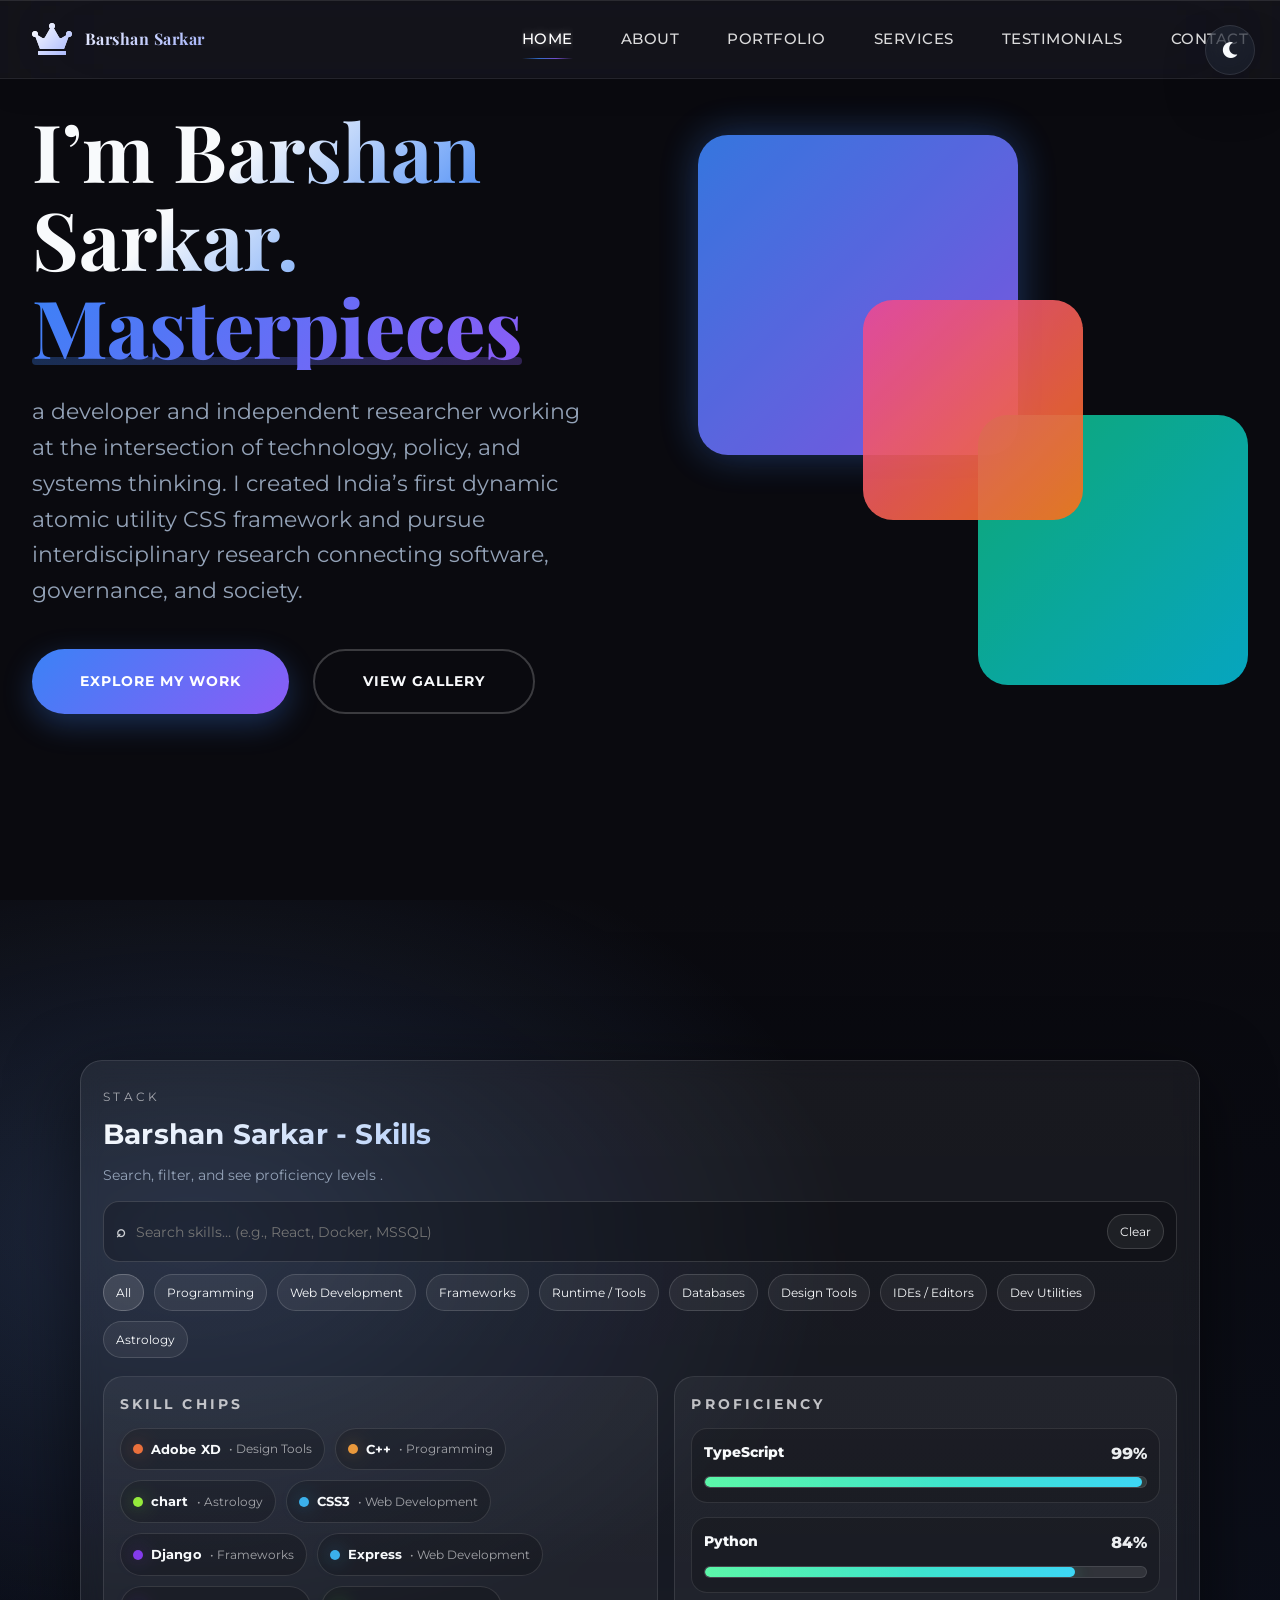
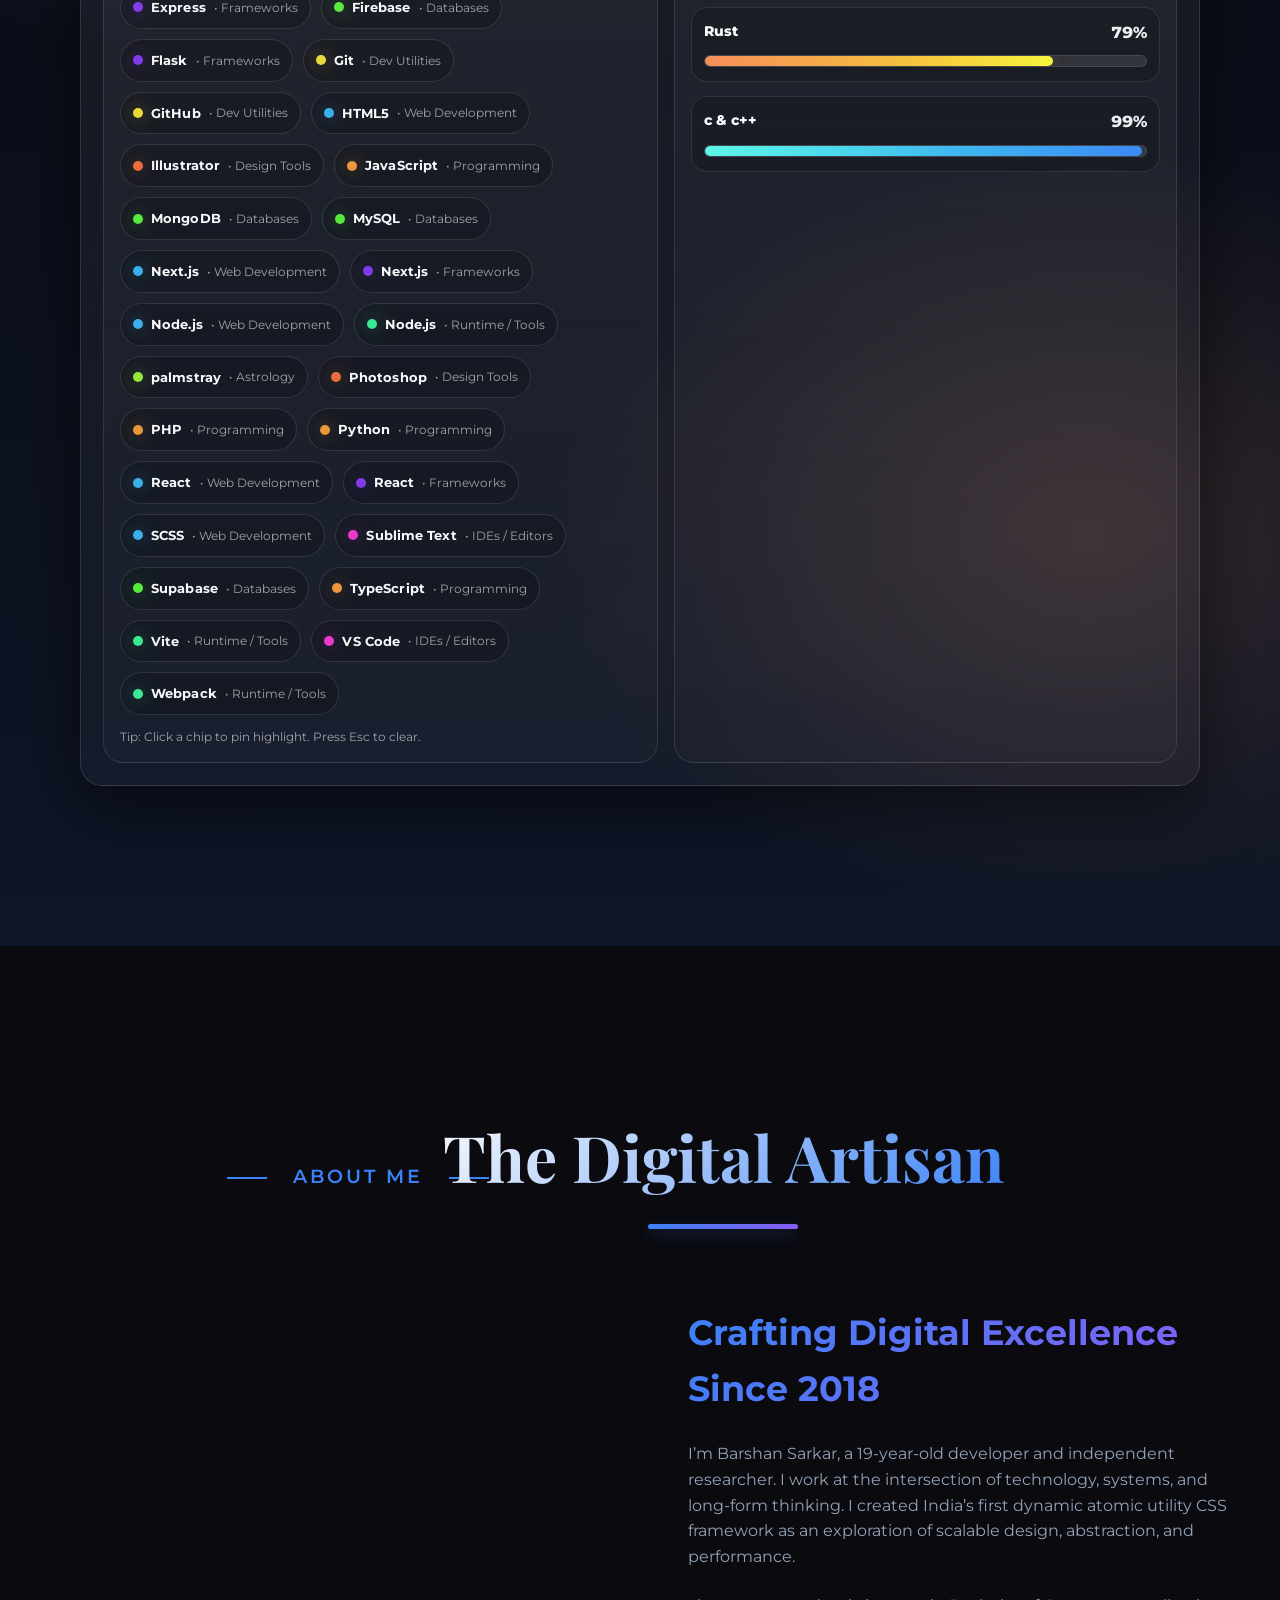
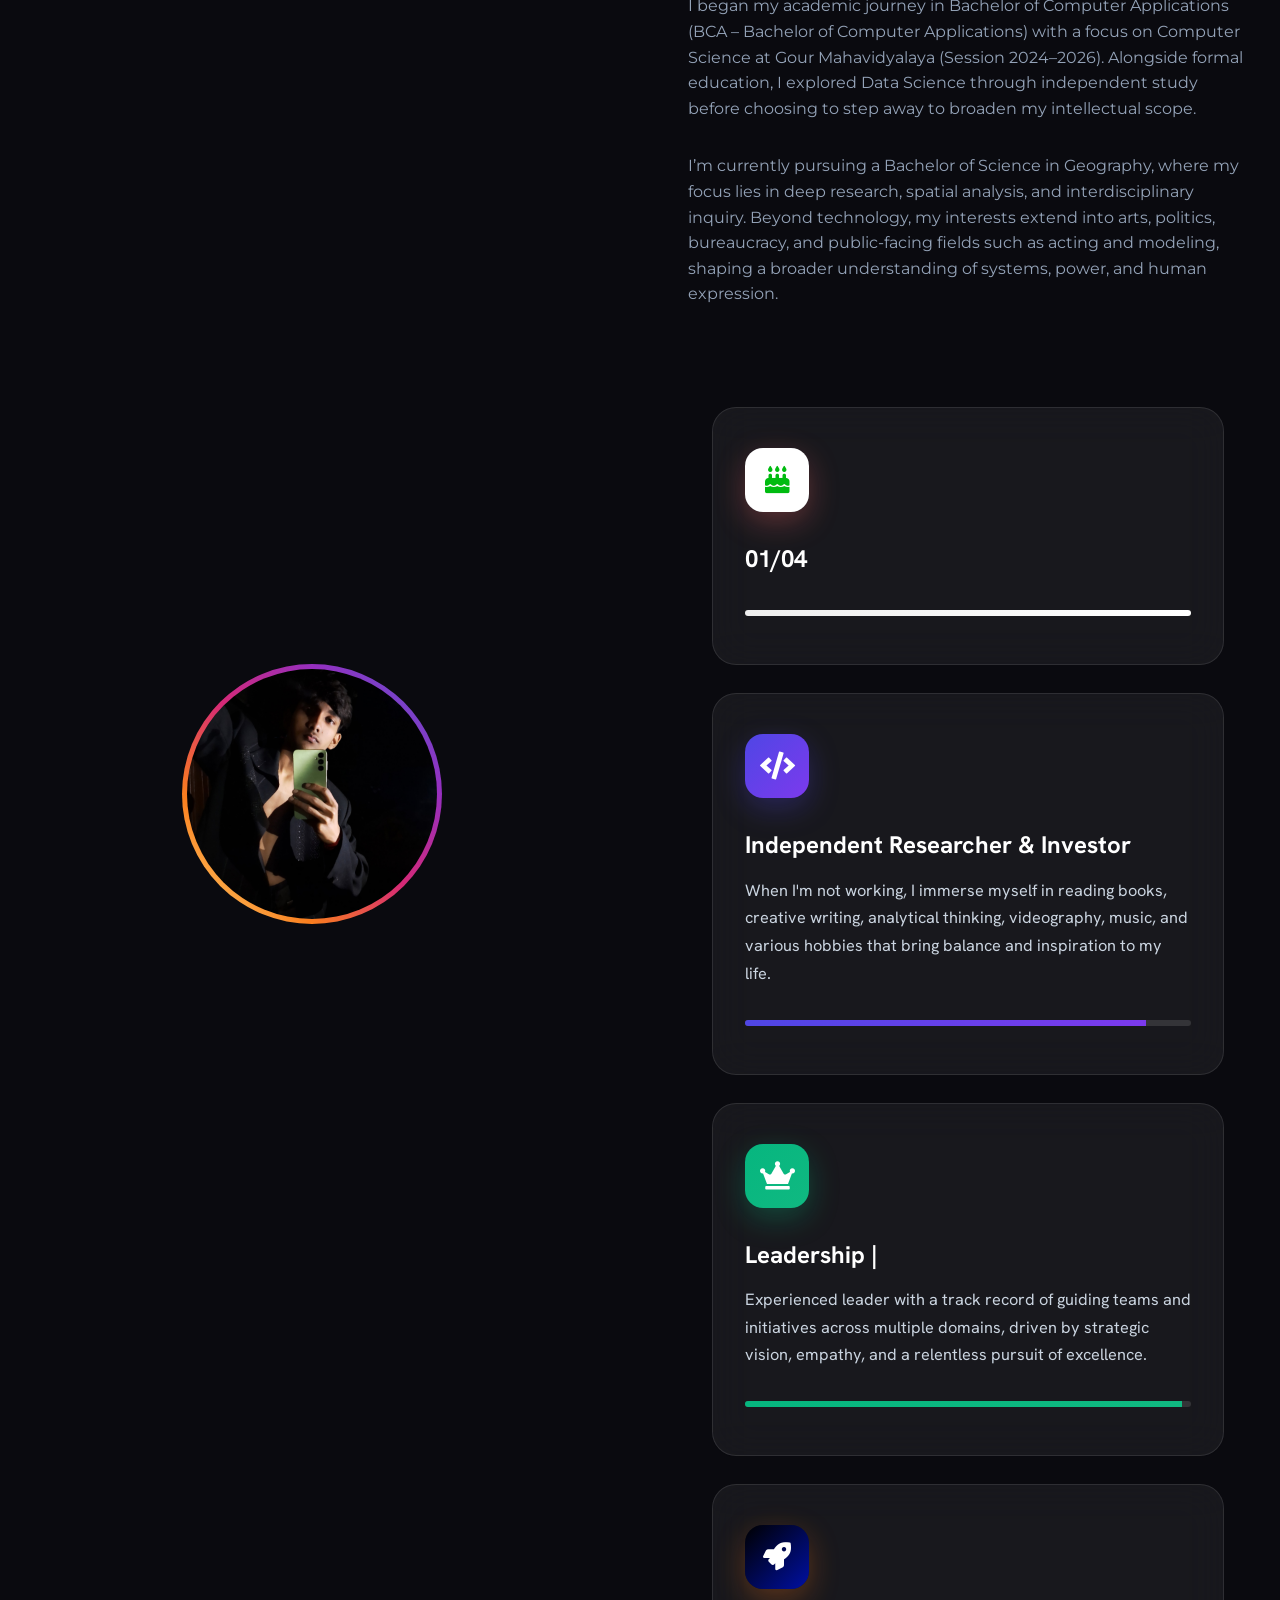
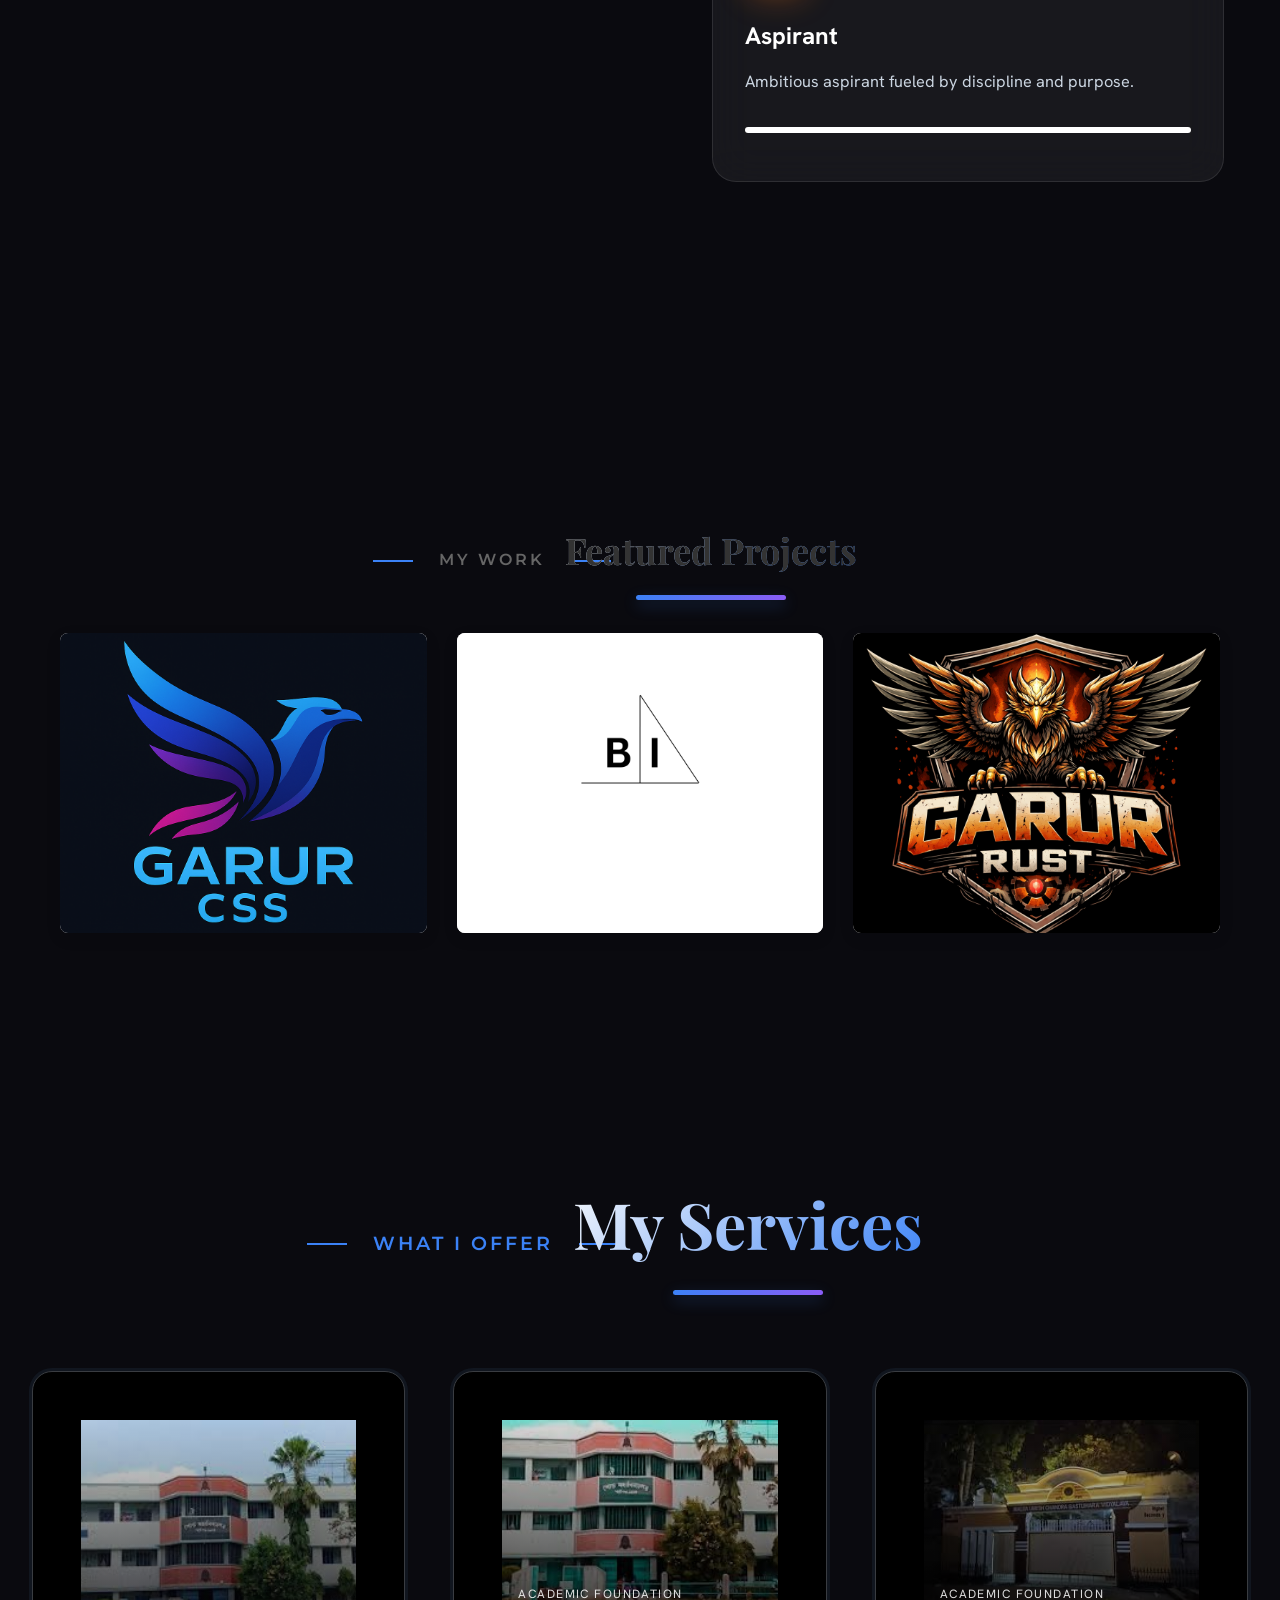
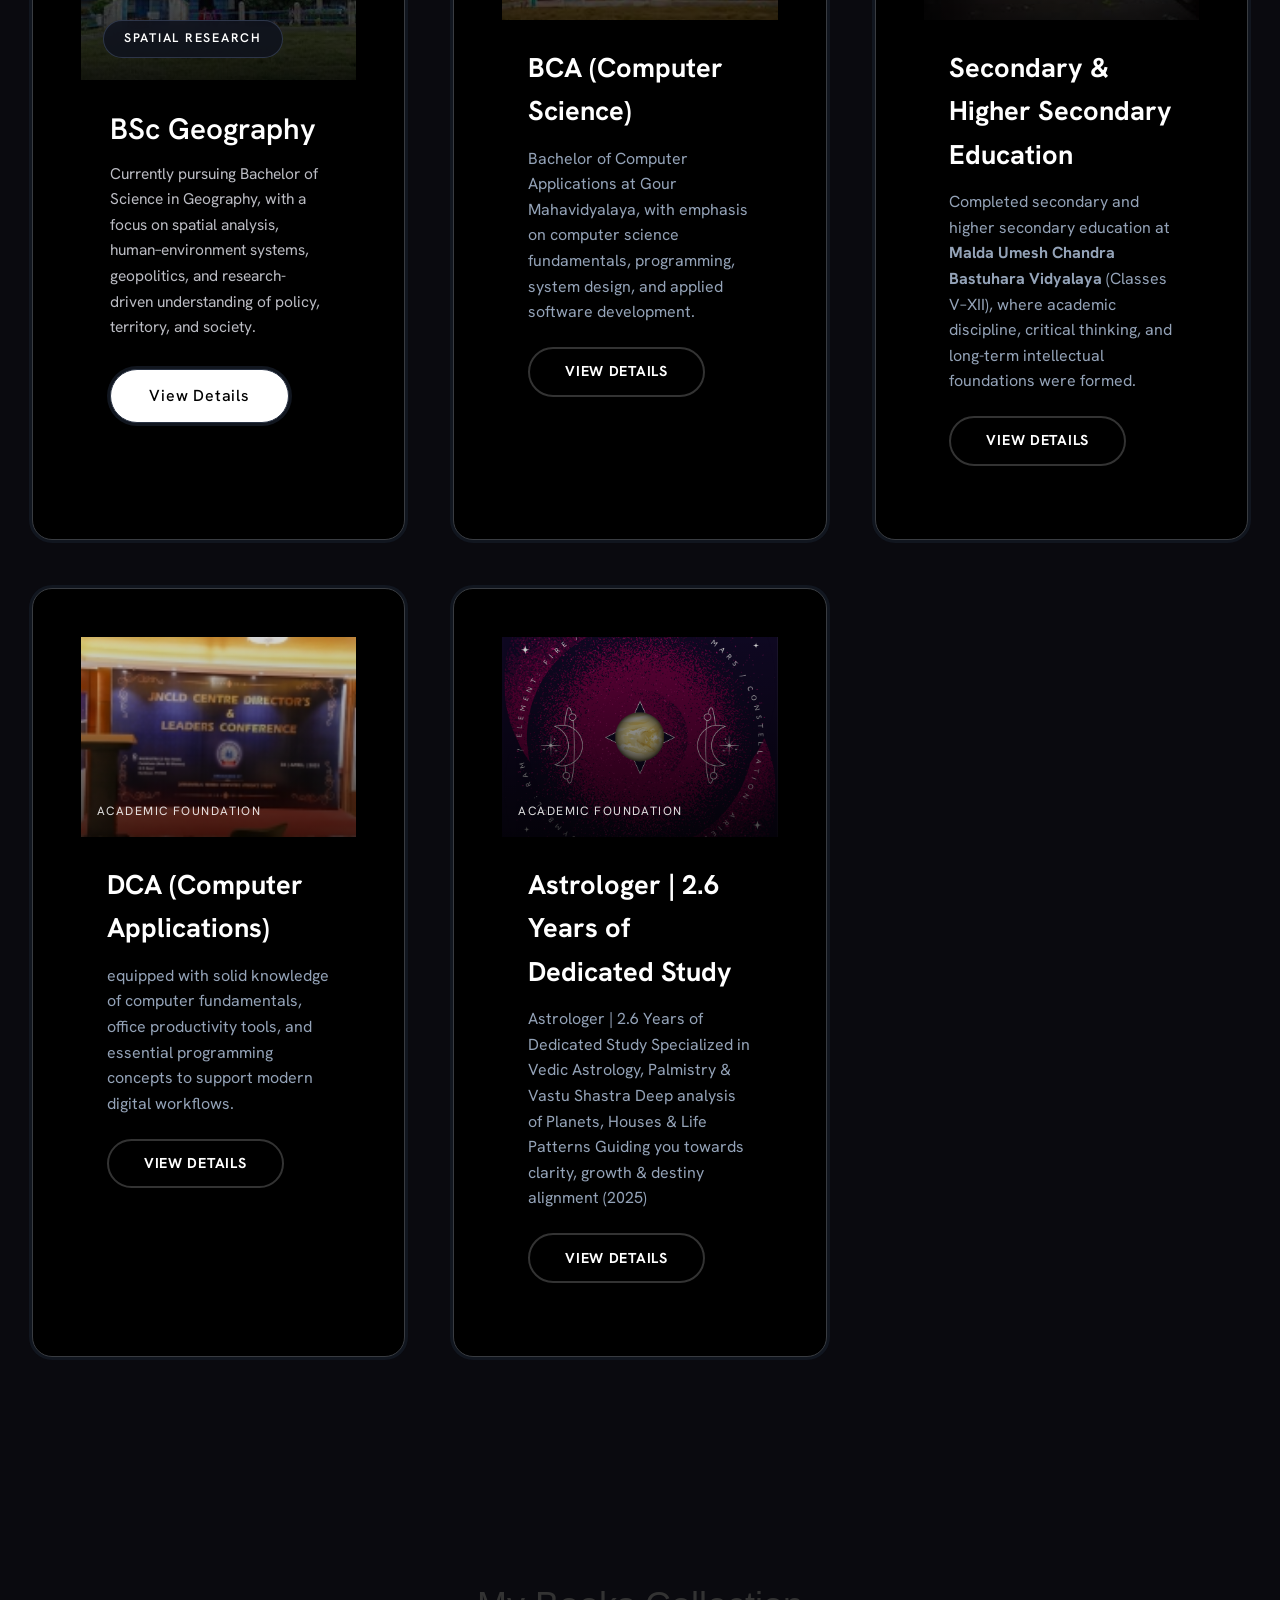
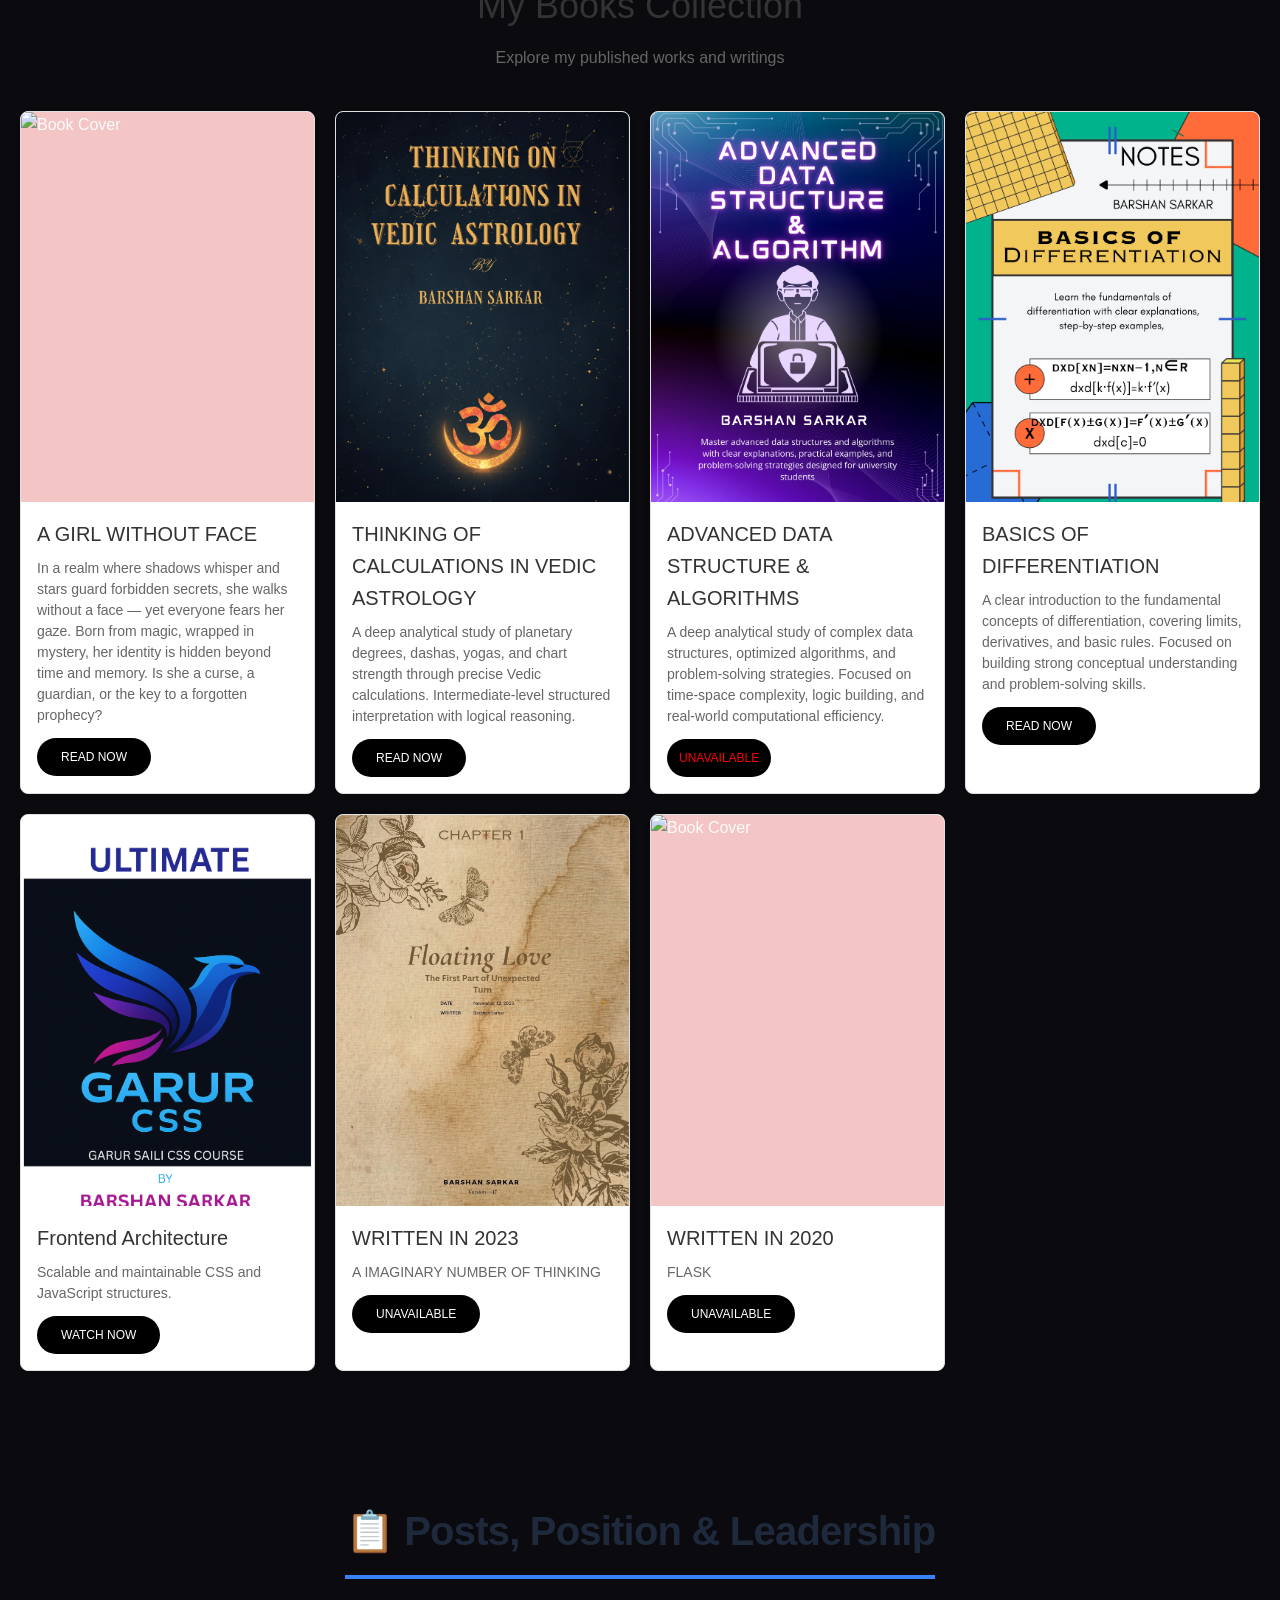
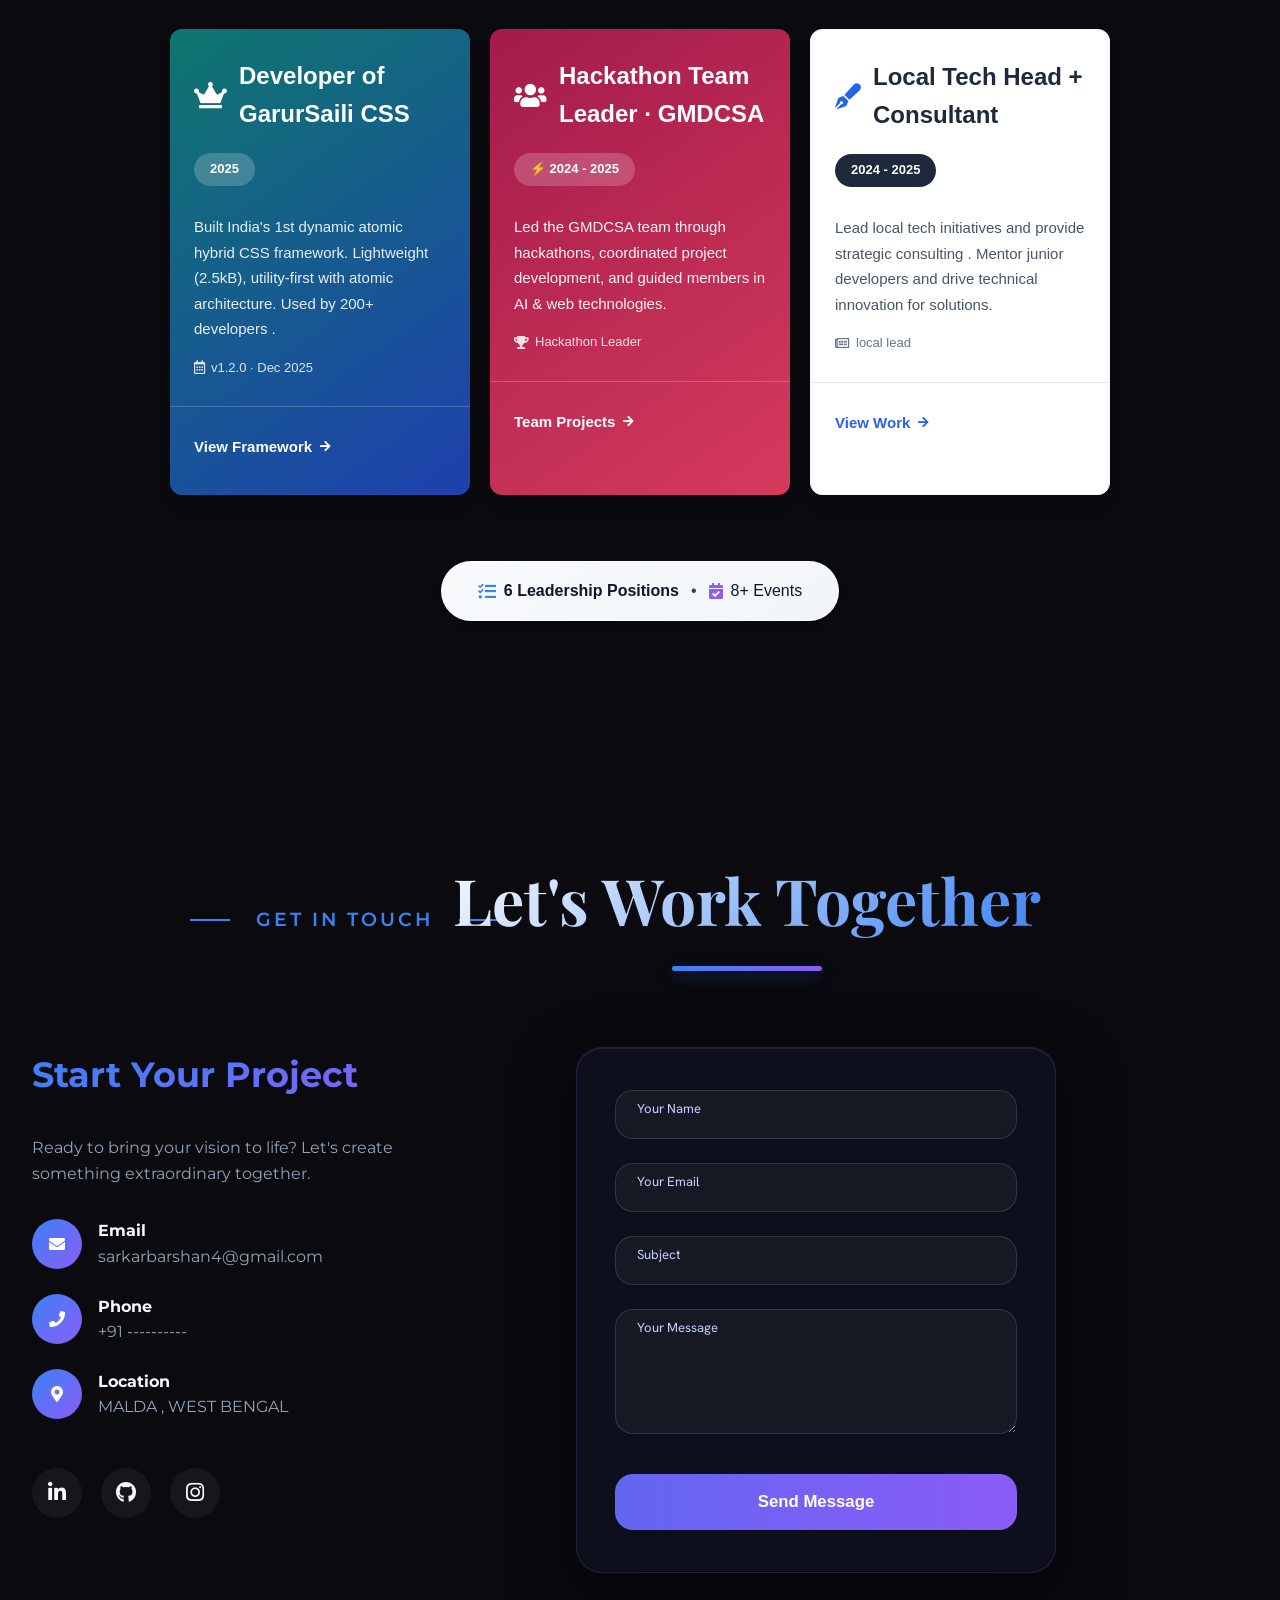
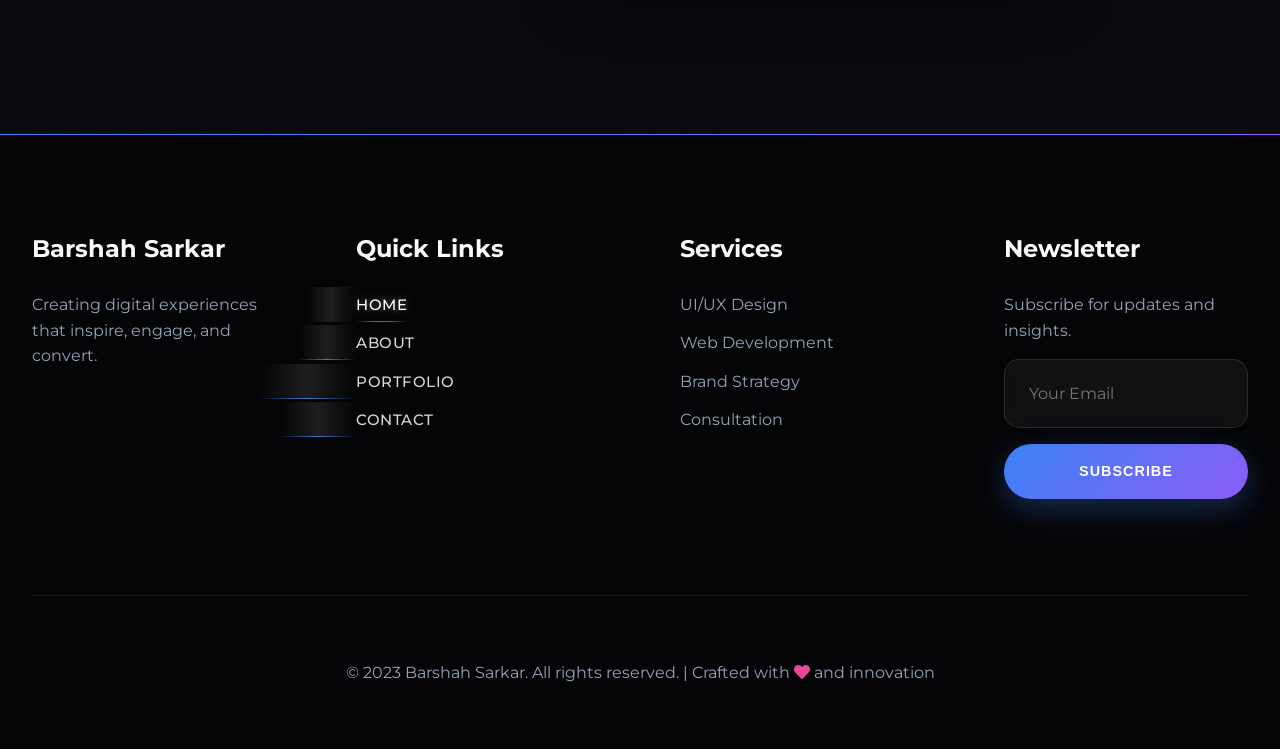
==== commit cc0f2adf: "Refactor contact form with hidden inputs Updated the contact form to include hidden configuration in" ====
--- a/index.html
+++ b/index.html
@@ -2853,12 +2853,20 @@
               ×
             </span>
             <h2>Contact Me</h2>
-            <form action="https://formsubmit.co/sarkarbarshan4@gmail.com" method="POST" style="display:flex; flex-direction:column; gap:16px;">
-              <input type="text" name="name" placeholder="Your Name" required style="padding:12px; border:1px solid #ccc; border-radius:6px;">
-              <input type="email" name="email" placeholder="Your Email" required style="padding:12px; border:1px solid #ccc; border-radius:6px;">
-              <textarea name="message" placeholder="Your Message" required style="padding:12px; border:1px solid #ccc; border-radius:6px; min-height:120px;"></textarea>
-              <button type="submit" style="padding:12px; background:#000; color:white; border:none; border-radius:6px; cursor:pointer;">Send Message</button>
-            </form>
+           <form action="https://formsubmit.co/sarkarbarshan4@gmail.com" method="POST" style="display:flex; flex-direction:column; gap:16px;">
+  
+  <input type="text" name="name" placeholder="Your Name" required>
+  <input type="email" name="email" placeholder="Your Email" required>
+  <textarea name="message" placeholder="Your Message" required></textarea>
+
+  <!-- Important hidden configs -->
+  <input type="hidden" name="_captcha" value="false">
+  <input type="hidden" name="_template" value="table">
+  <input type="hidden" name="_subject" value="New Portfolio Message!">
+  <input type="hidden" name="_next" value="https://yourusername.github.io/thanks.html">
+
+  <button type="submit">Send Message</button>
+</form>
             <p style="font-size:13px; color:#555; text-align:center; margin-top:20px;">
               Messages will be sent to: <strong>sarkarbarshan4@gmail.com</strong><br>
               Check your <strong>Spam folder</strong> if not in Inbox!
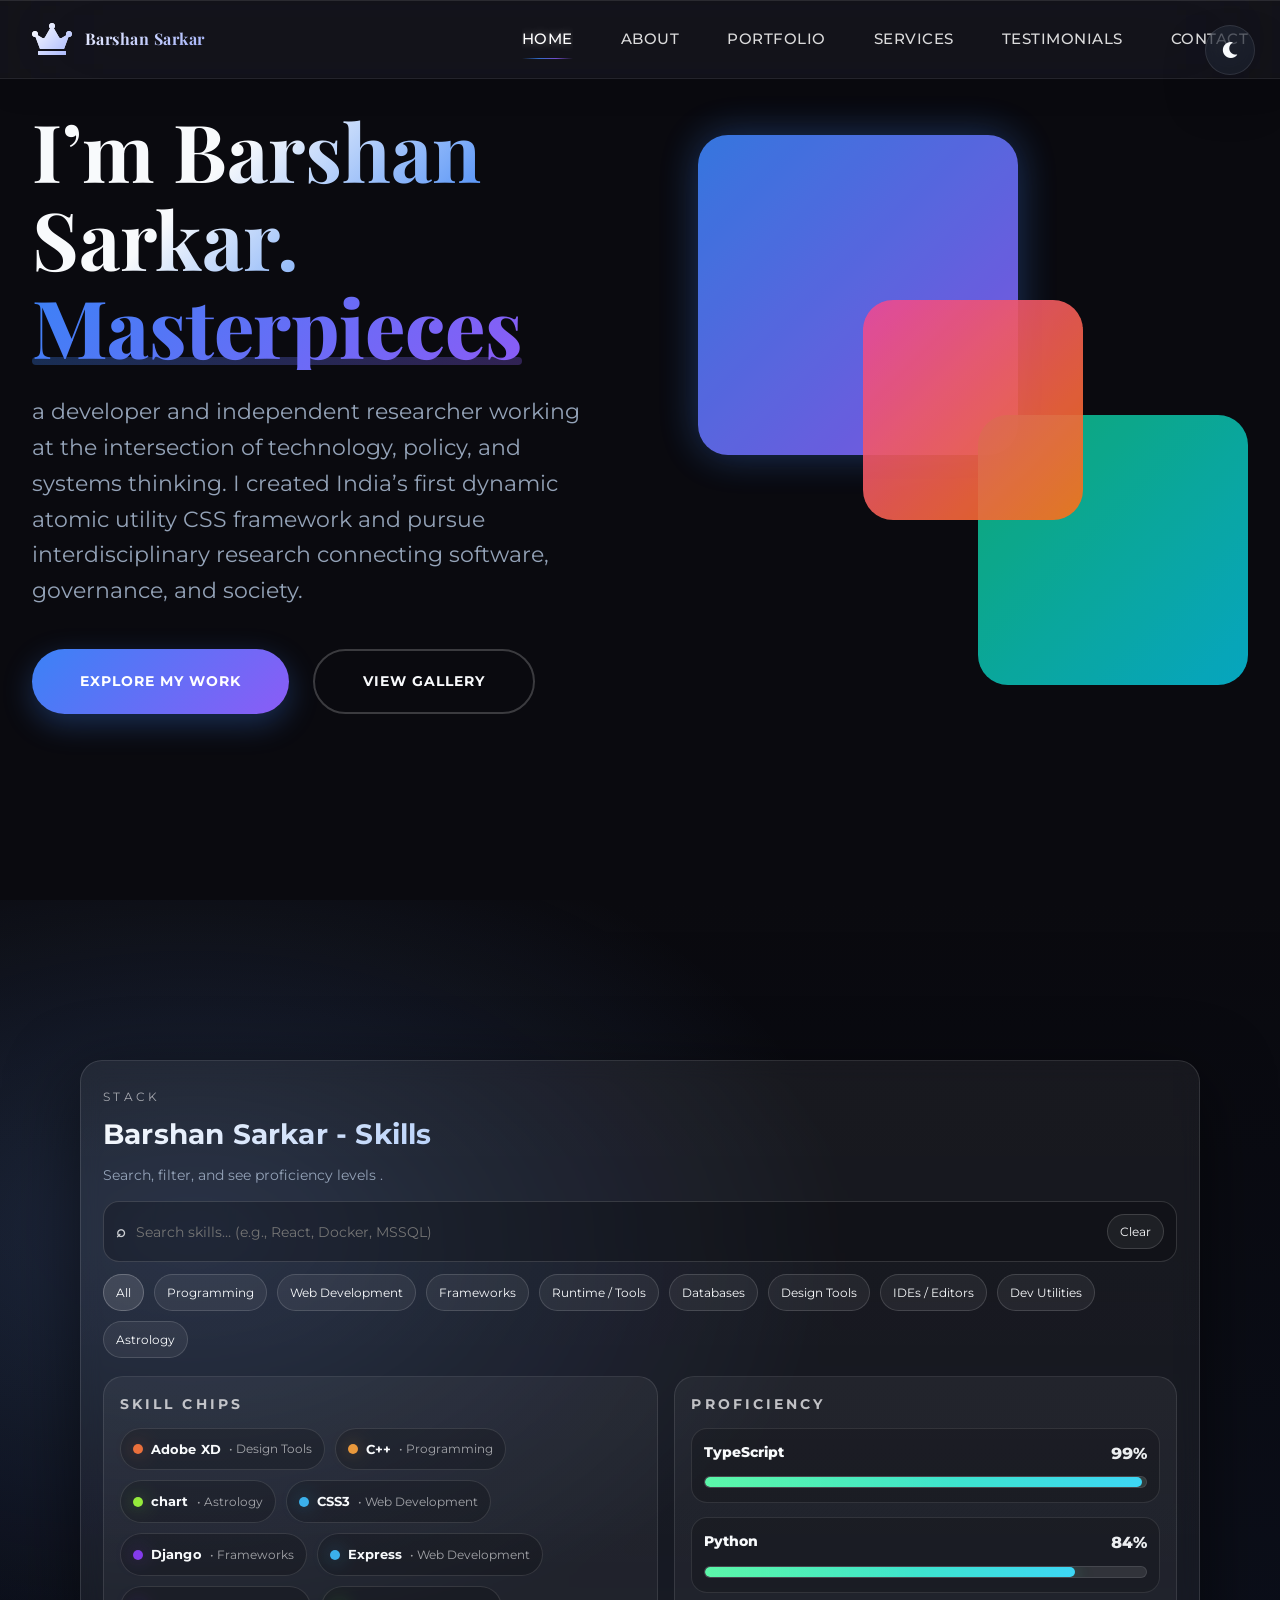
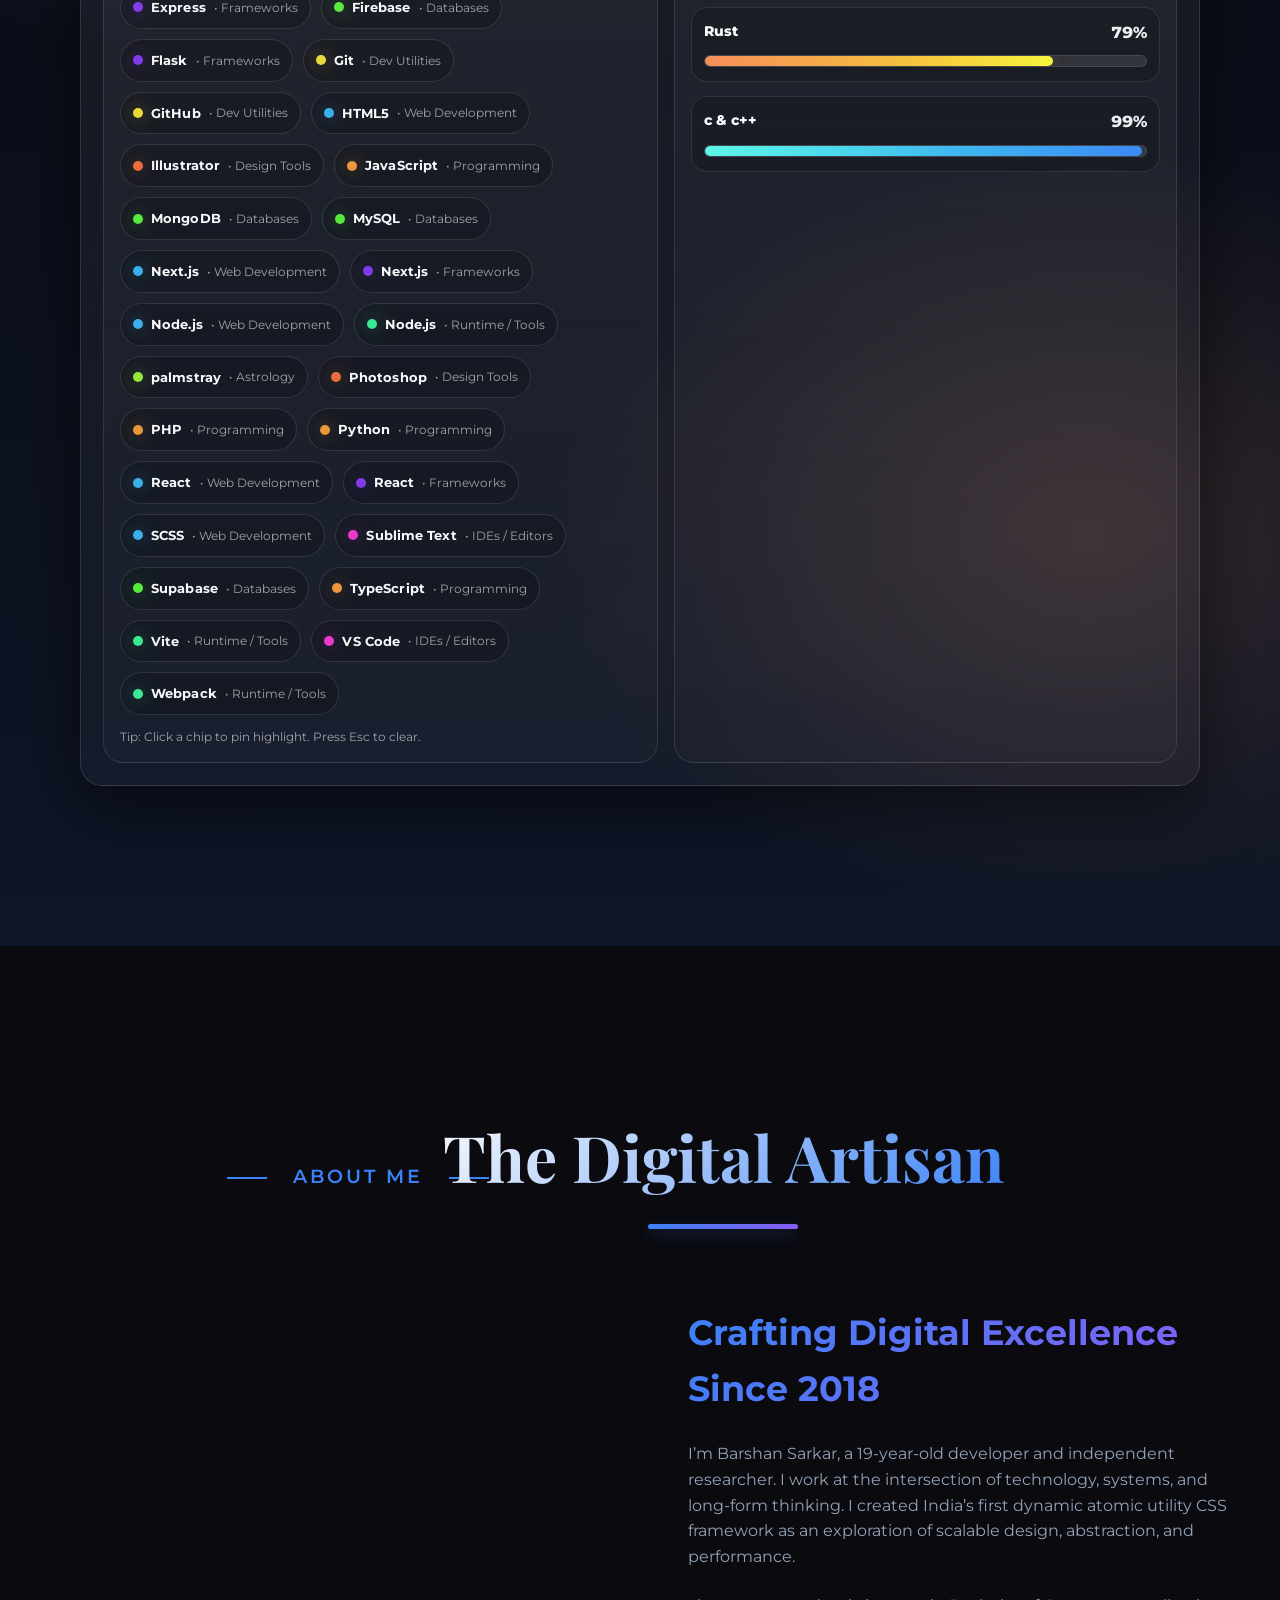
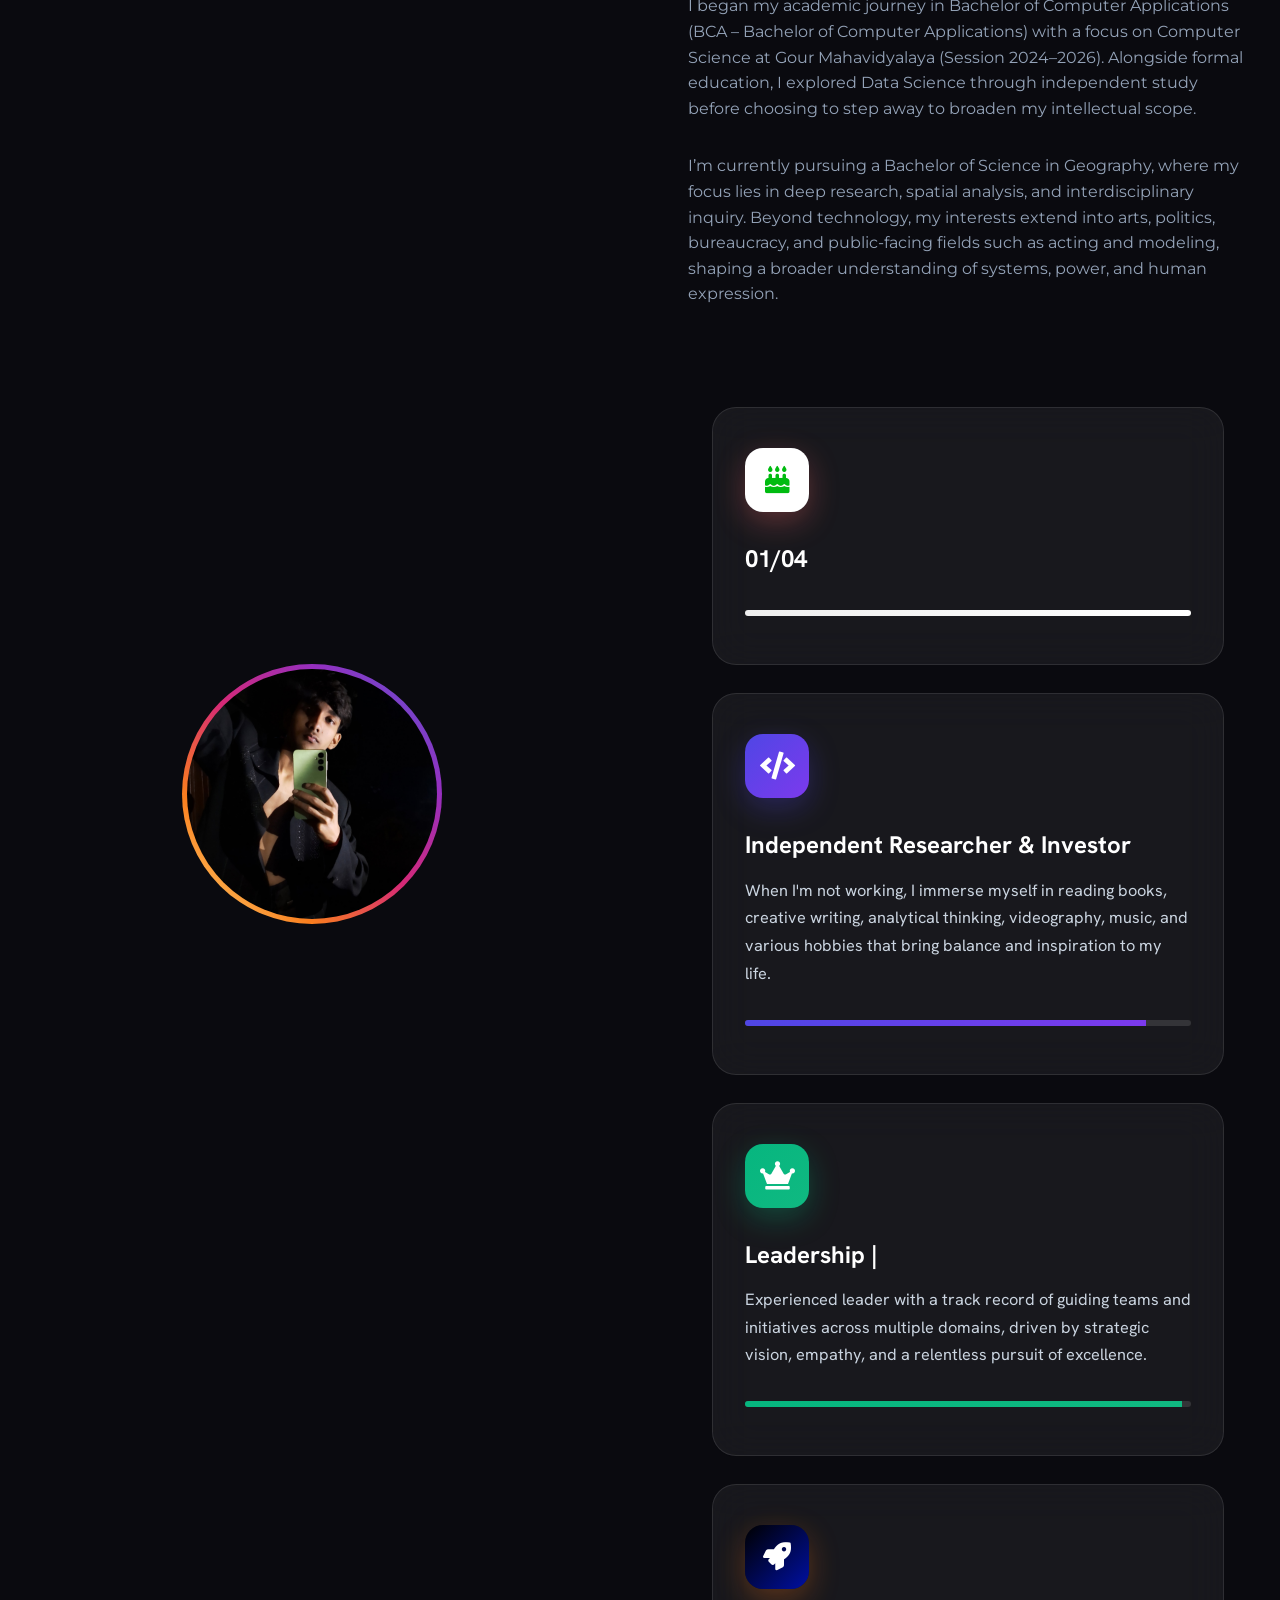
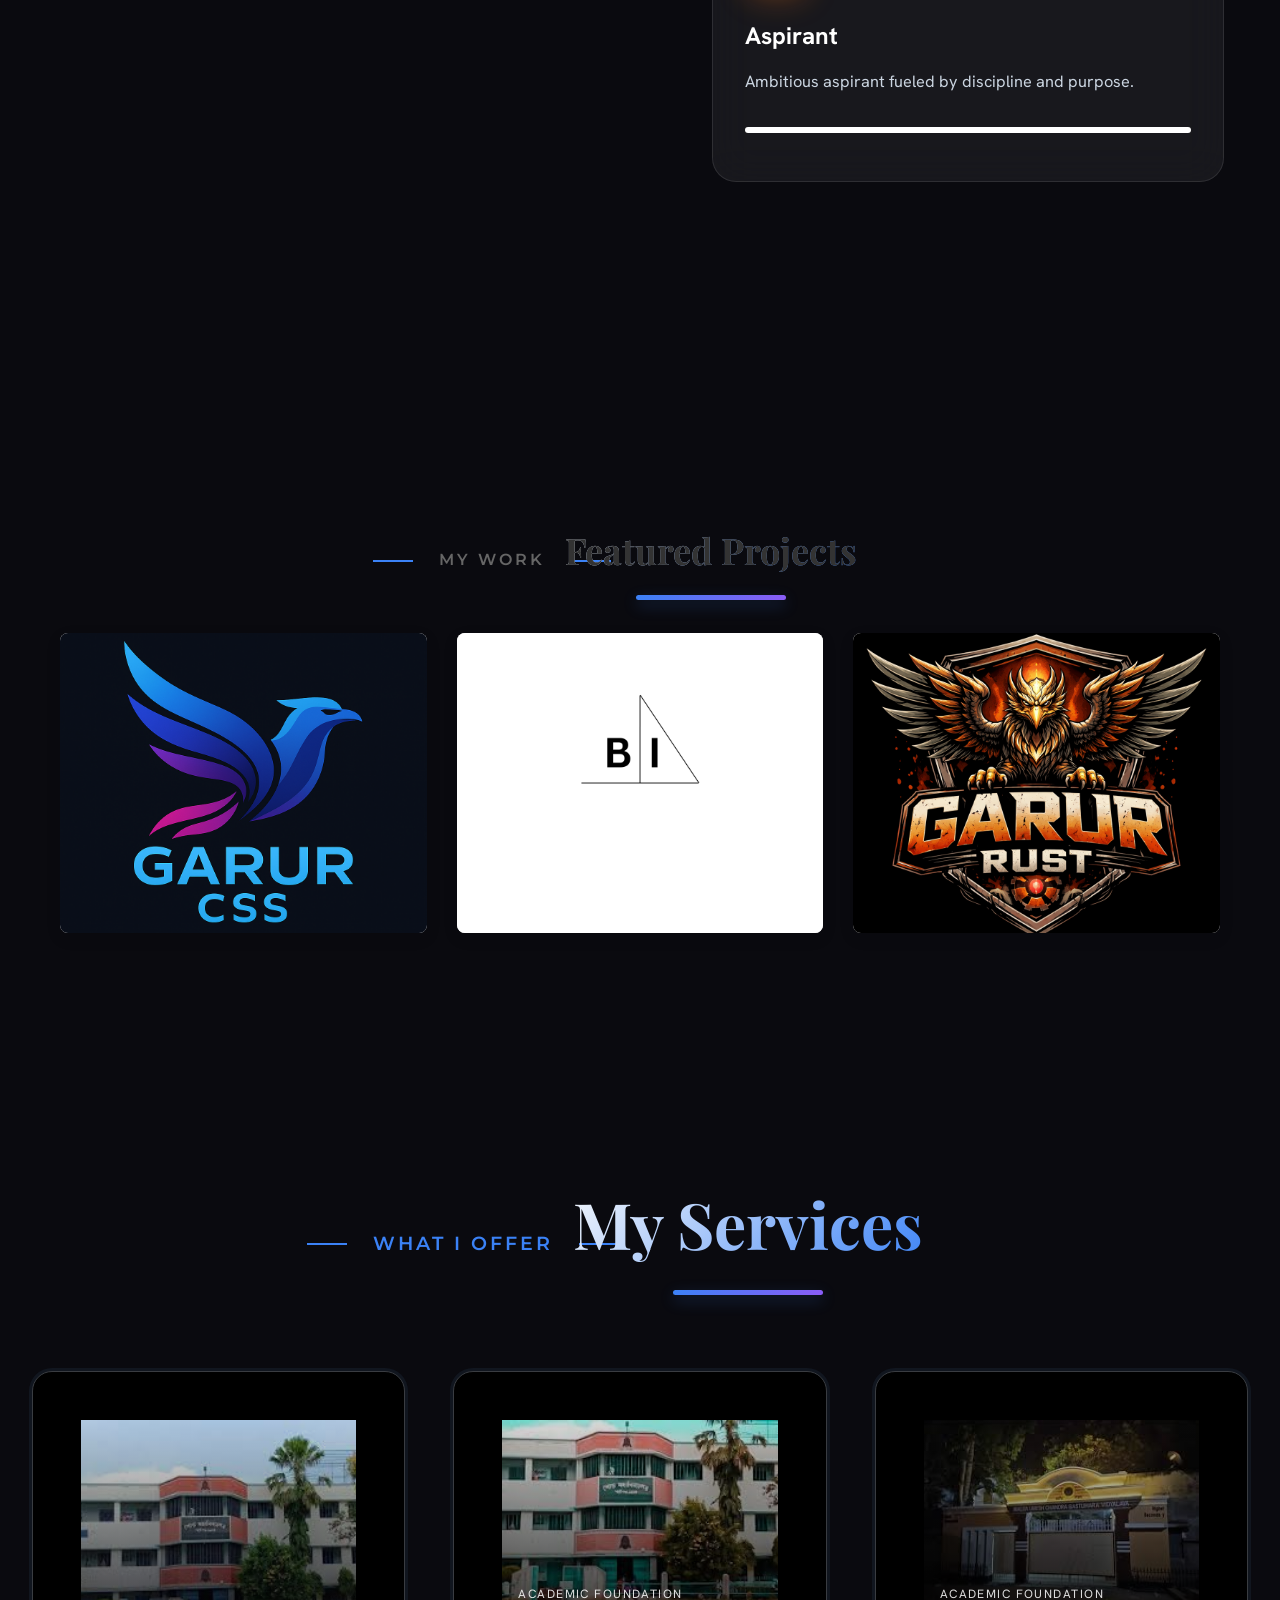
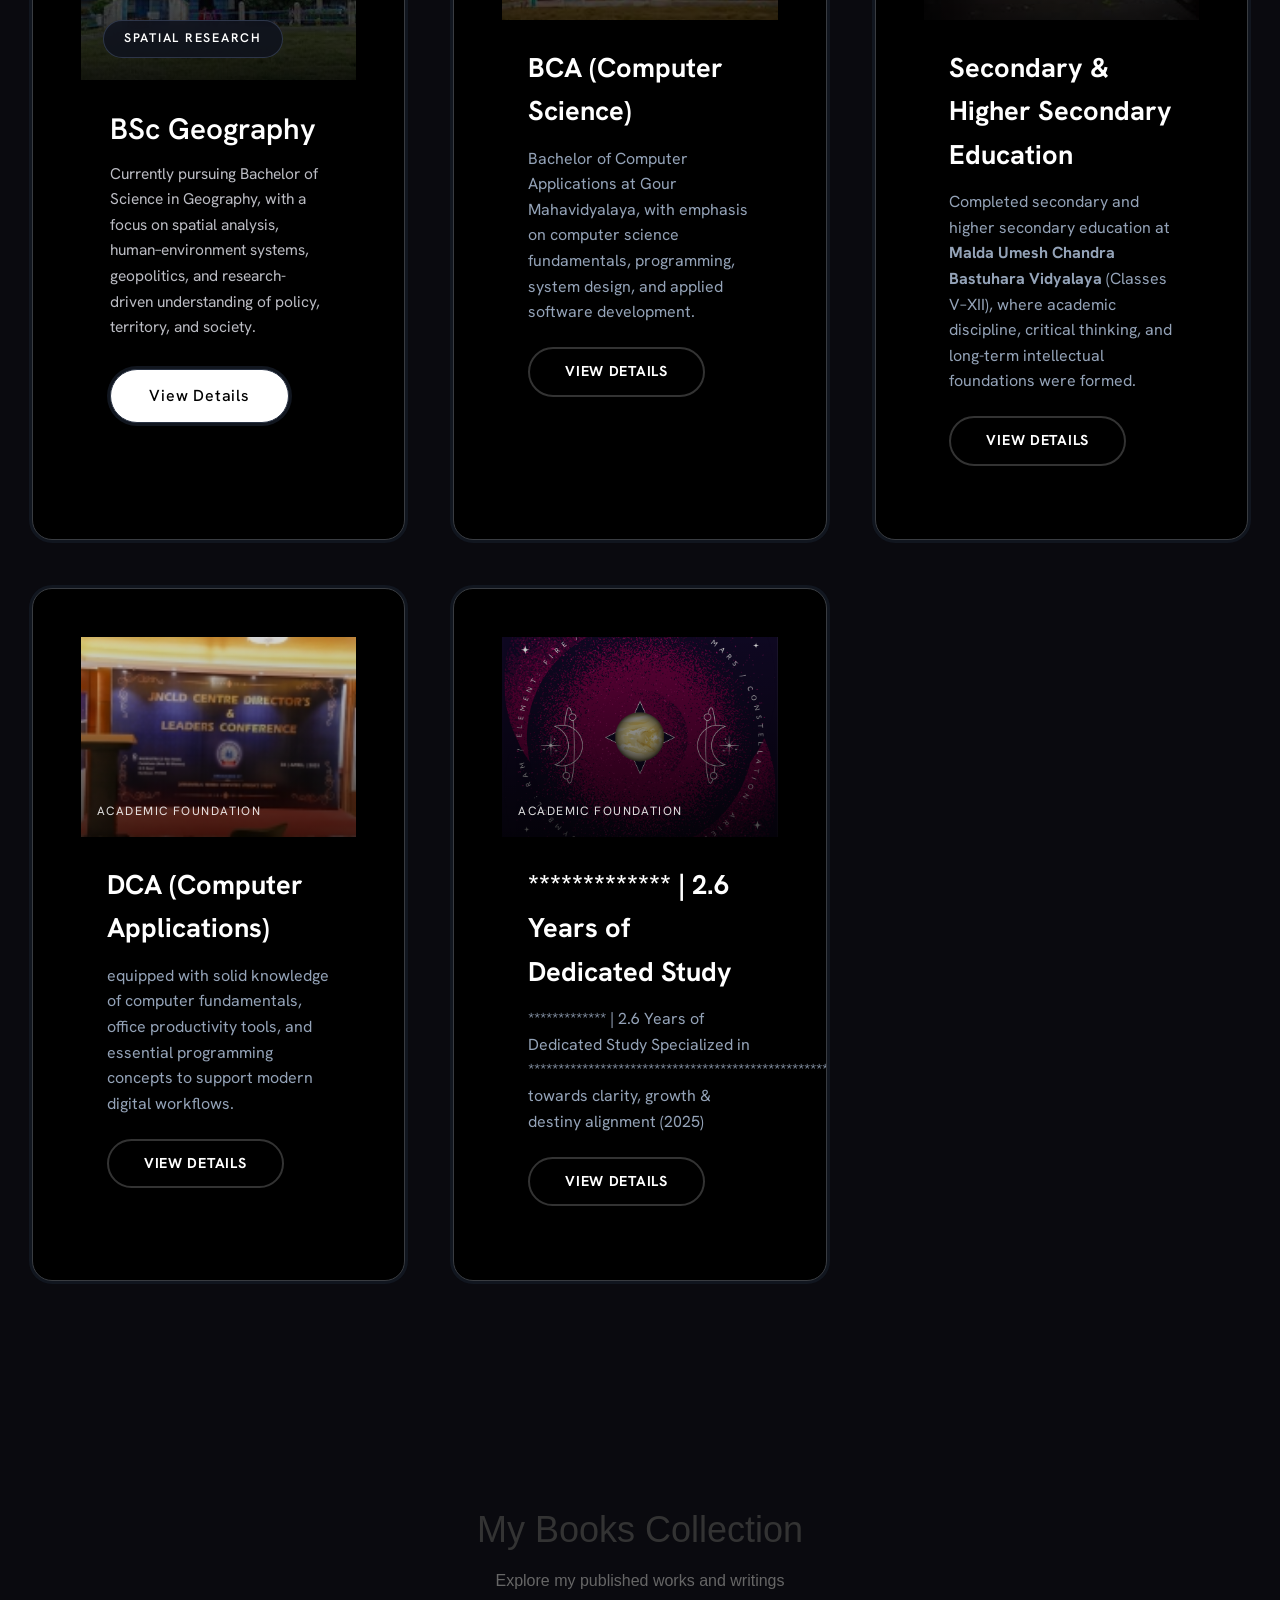
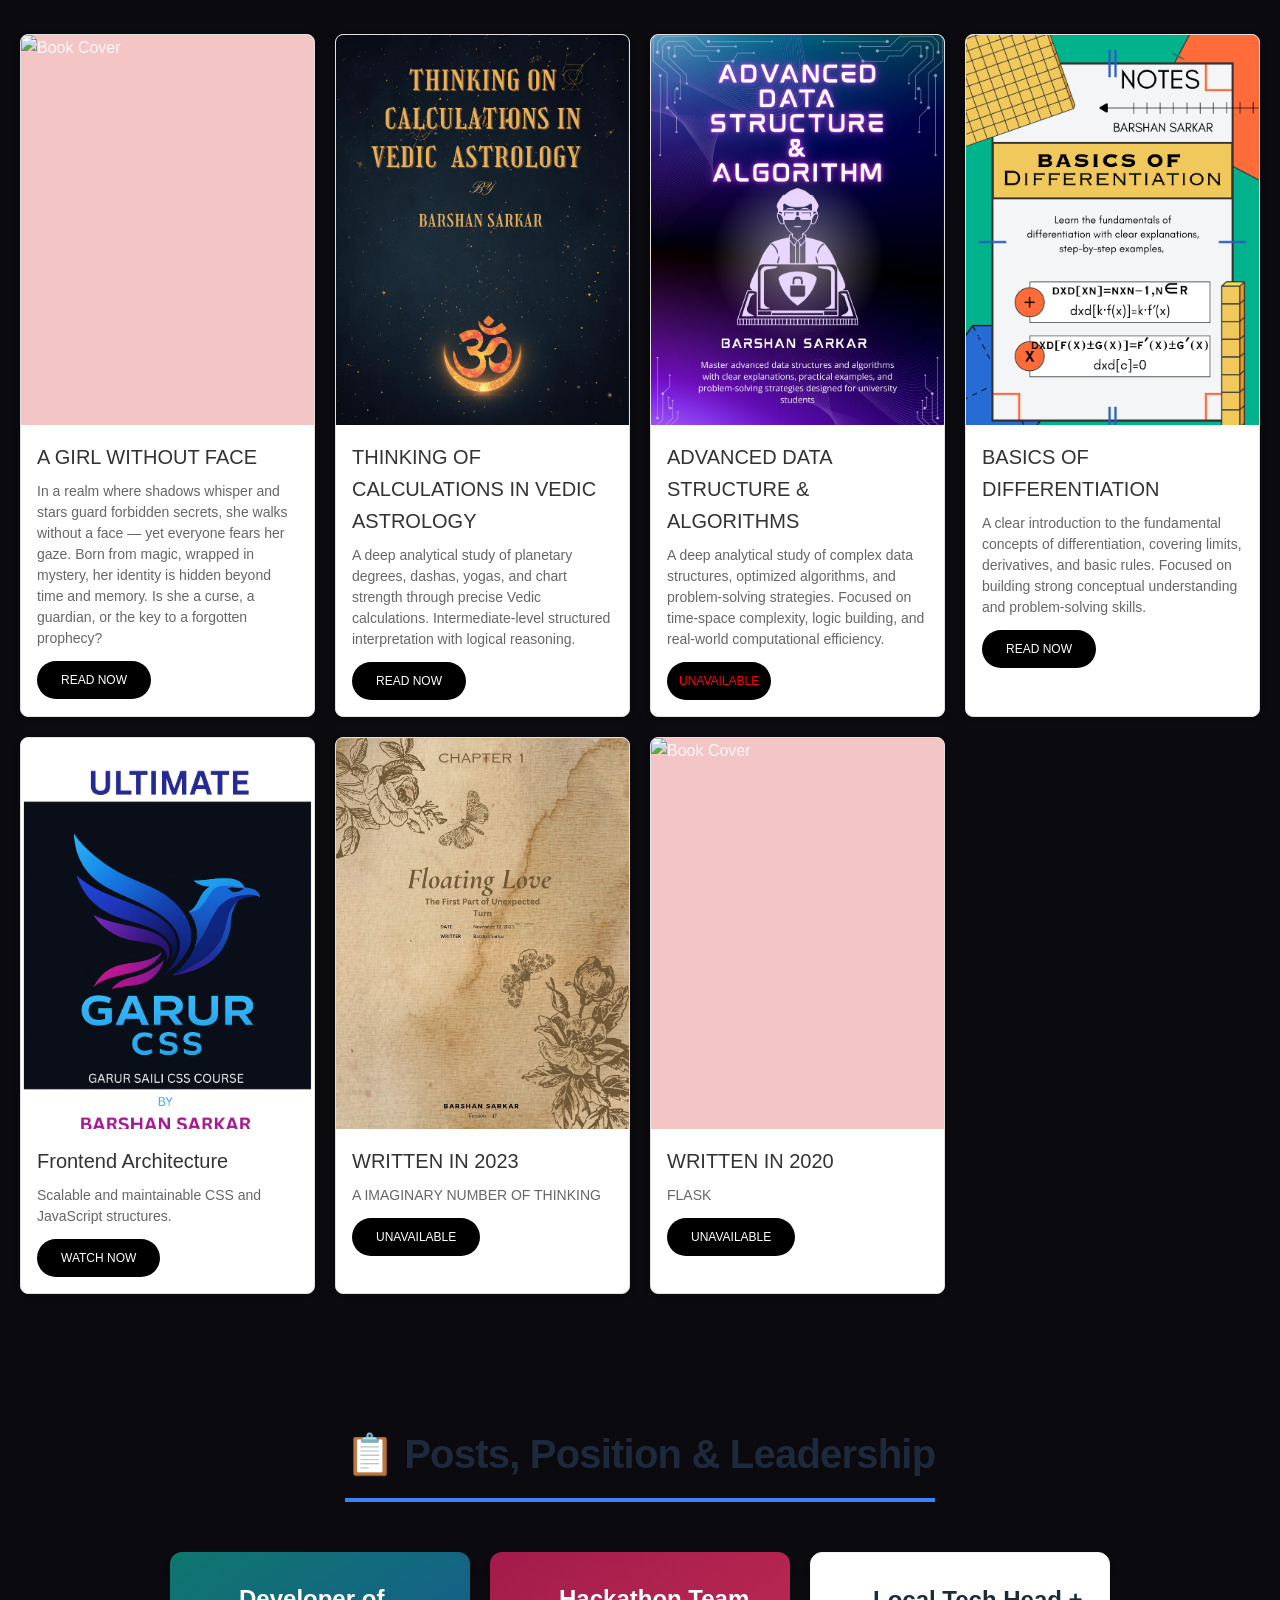
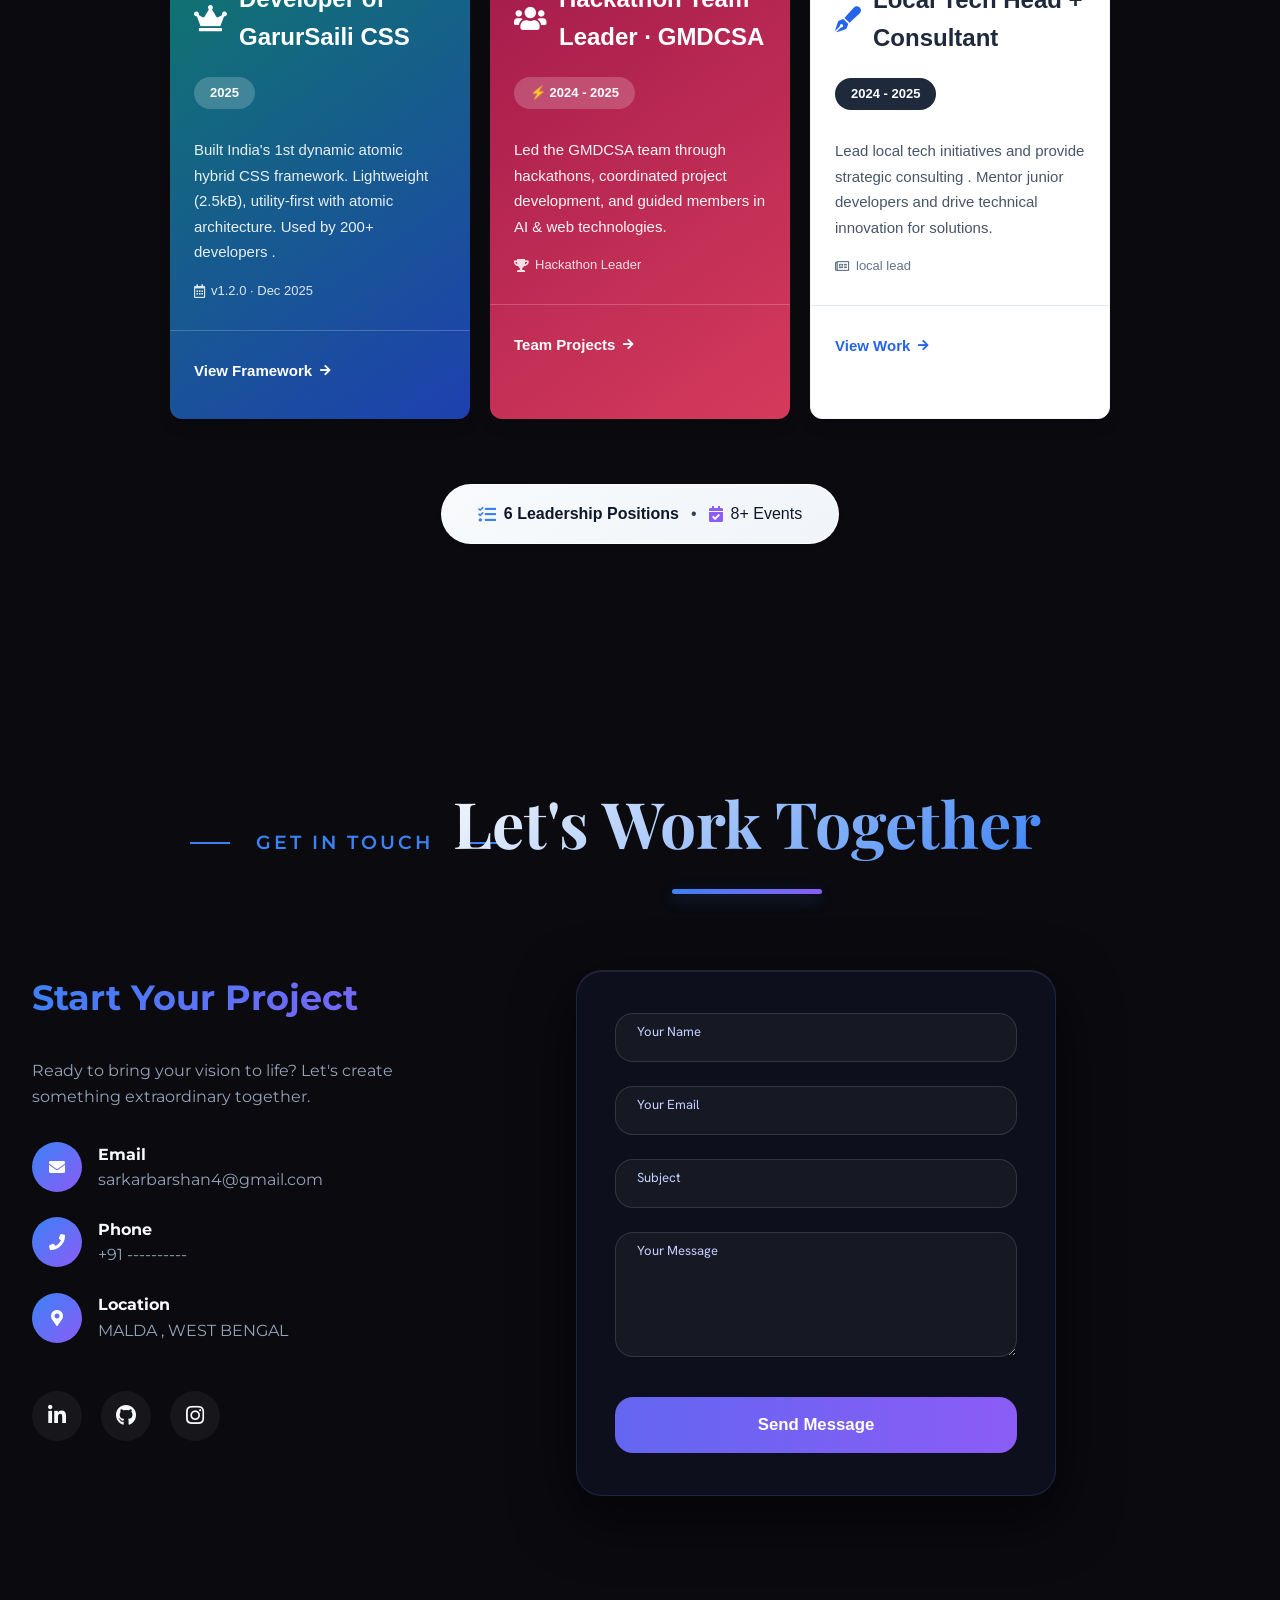
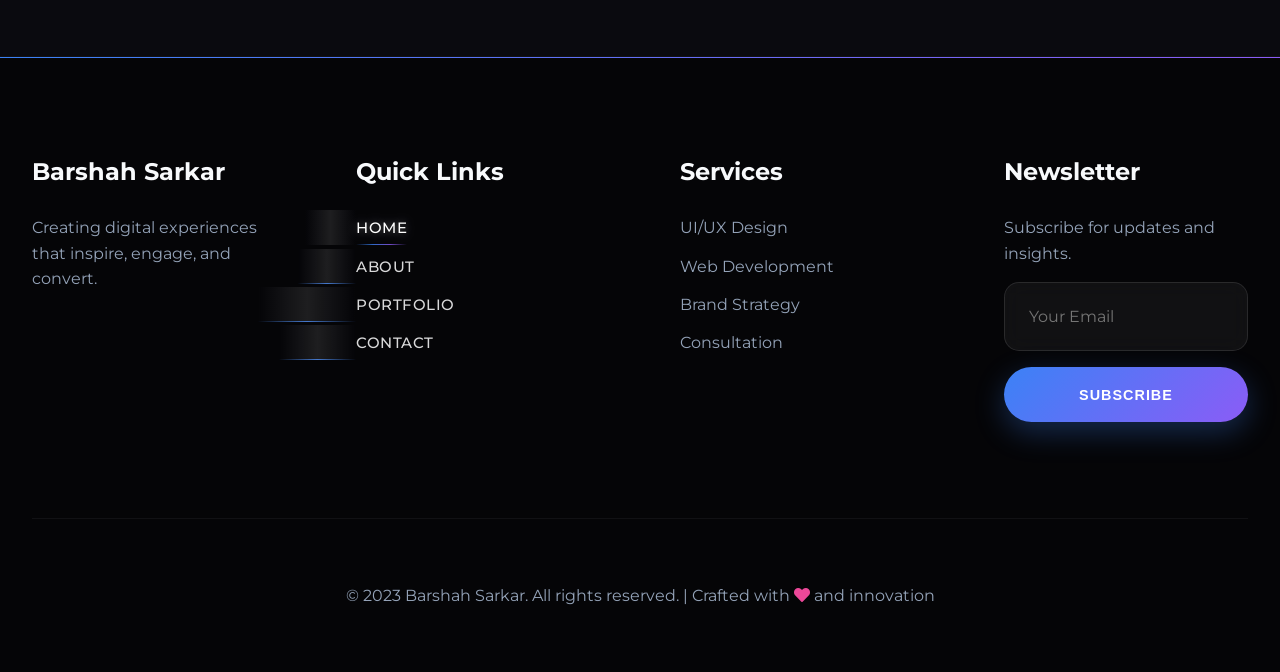
==== commit f12e4ece: "Update index.html" ====
--- a/index.html
+++ b/index.html
@@ -2802,14 +2802,12 @@
     <!-- Content -->
     <div style="padding: 1.6rem;">
         <h3 style="font-size: 1.7rem; margin-bottom: 0.8rem;">
-            Astrologer | 2.6 Years of Dedicated Study
+            ************* | 2.6 Years of Dedicated Study
         </h3>
 
         <p style="color: var(--text-muted); margin-bottom: 1.4rem; line-height: 1.6;">
-            Astrologer | 2.6 Years of Dedicated Study
-Specialized in Vedic Astrology, Palmistry & Vastu Shastra
-Deep analysis of Planets, Houses & Life Patterns
-Guiding you towards clarity, growth & destiny alignment (2025)
+            ************* | 2.6 Years of Dedicated Study
+Specialized in ****************************************************************************************************************** towards clarity, growth & destiny alignment (2025)
         </p>
 
         <a href="#education"
@@ -2845,7 +2843,7 @@
         </div>
 
         <!-- The Modal (hidden by default) -->
-        <div id="contactModal" style="display:none; position:fixed; z-index:1000; left:0; top:0; width:100%; height:100%; background:rgba(0,0,0,0.4); backdrop-filter: blur(8px); -webkit-backdrop-filter: blur(8px);">
+      <div id="contactModal" style="display:none; position:fixed; z-index:1000; left:0; top:0; width:100%; height:100%; background:rgba(0,0,0,0.4); backdrop-filter: blur(8px); -webkit-backdrop-filter: blur(8px);">
           <div style="background:#fff; margin:10% auto; padding:30px; border-radius:12px; width:90%; max-width:480px; position:relative; box-shadow:0 8px 32px rgba(0,0,0,0.3);">
             <!-- Close button -->
             <span onclick="document.getElementById('contactModal').style.display='none'"
@@ -2853,20 +2851,12 @@
               ×
             </span>
             <h2>Contact Me</h2>
-           <form action="https://formsubmit.co/sarkarbarshan4@gmail.com" method="POST" style="display:flex; flex-direction:column; gap:16px;">
-  
-  <input type="text" name="name" placeholder="Your Name" required>
-  <input type="email" name="email" placeholder="Your Email" required>
-  <textarea name="message" placeholder="Your Message" required></textarea>
-
-  <!-- Important hidden configs -->
-  <input type="hidden" name="_captcha" value="false">
-  <input type="hidden" name="_template" value="table">
-  <input type="hidden" name="_subject" value="New Portfolio Message!">
-  <input type="hidden" name="_next" value="https://yourusername.github.io/thanks.html">
-
-  <button type="submit">Send Message</button>
-</form>
+            <form action="https://formsubmit.co/sarkarbarshan4@gmail.com" method="POST" style="display:flex; flex-direction:column; gap:16px;">
+              <input type="text" name="name" placeholder="Your Name" required style="padding:12px; border:1px solid #ccc; border-radius:6px;">
+              <input type="email" name="email" placeholder="Your Email" required style="padding:12px; border:1px solid #ccc; border-radius:6px;">
+              <textarea name="message" placeholder="Your Message" required style="padding:12px; border:1px solid #ccc; border-radius:6px; min-height:120px;"></textarea>
+              <button type="submit" style="padding:12px; background:#000; color:white; border:none; border-radius:6px; cursor:pointer;">Send Message</button>
+            </form>
             <p style="font-size:13px; color:#555; text-align:center; margin-top:20px;">
               Messages will be sent to: <strong>sarkarbarshan4@gmail.com</strong><br>
               Check your <strong>Spam folder</strong> if not in Inbox!
